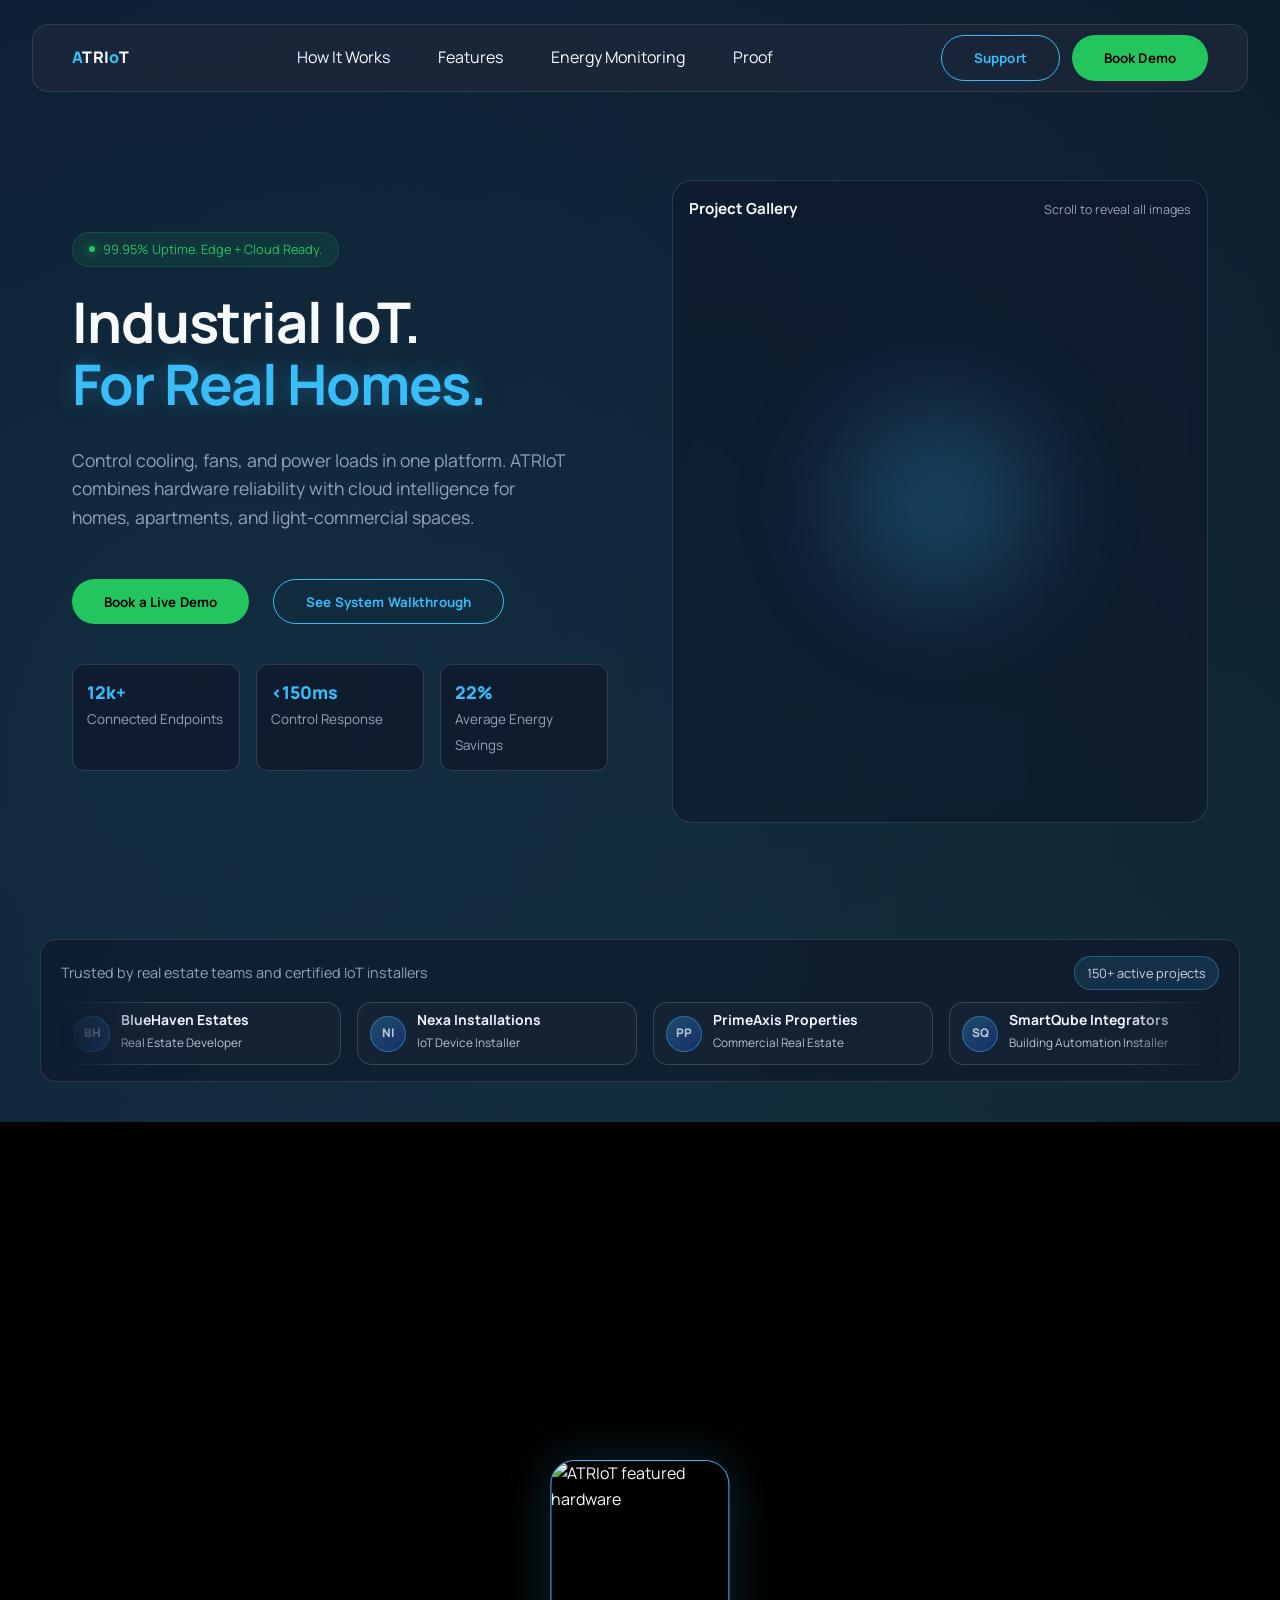
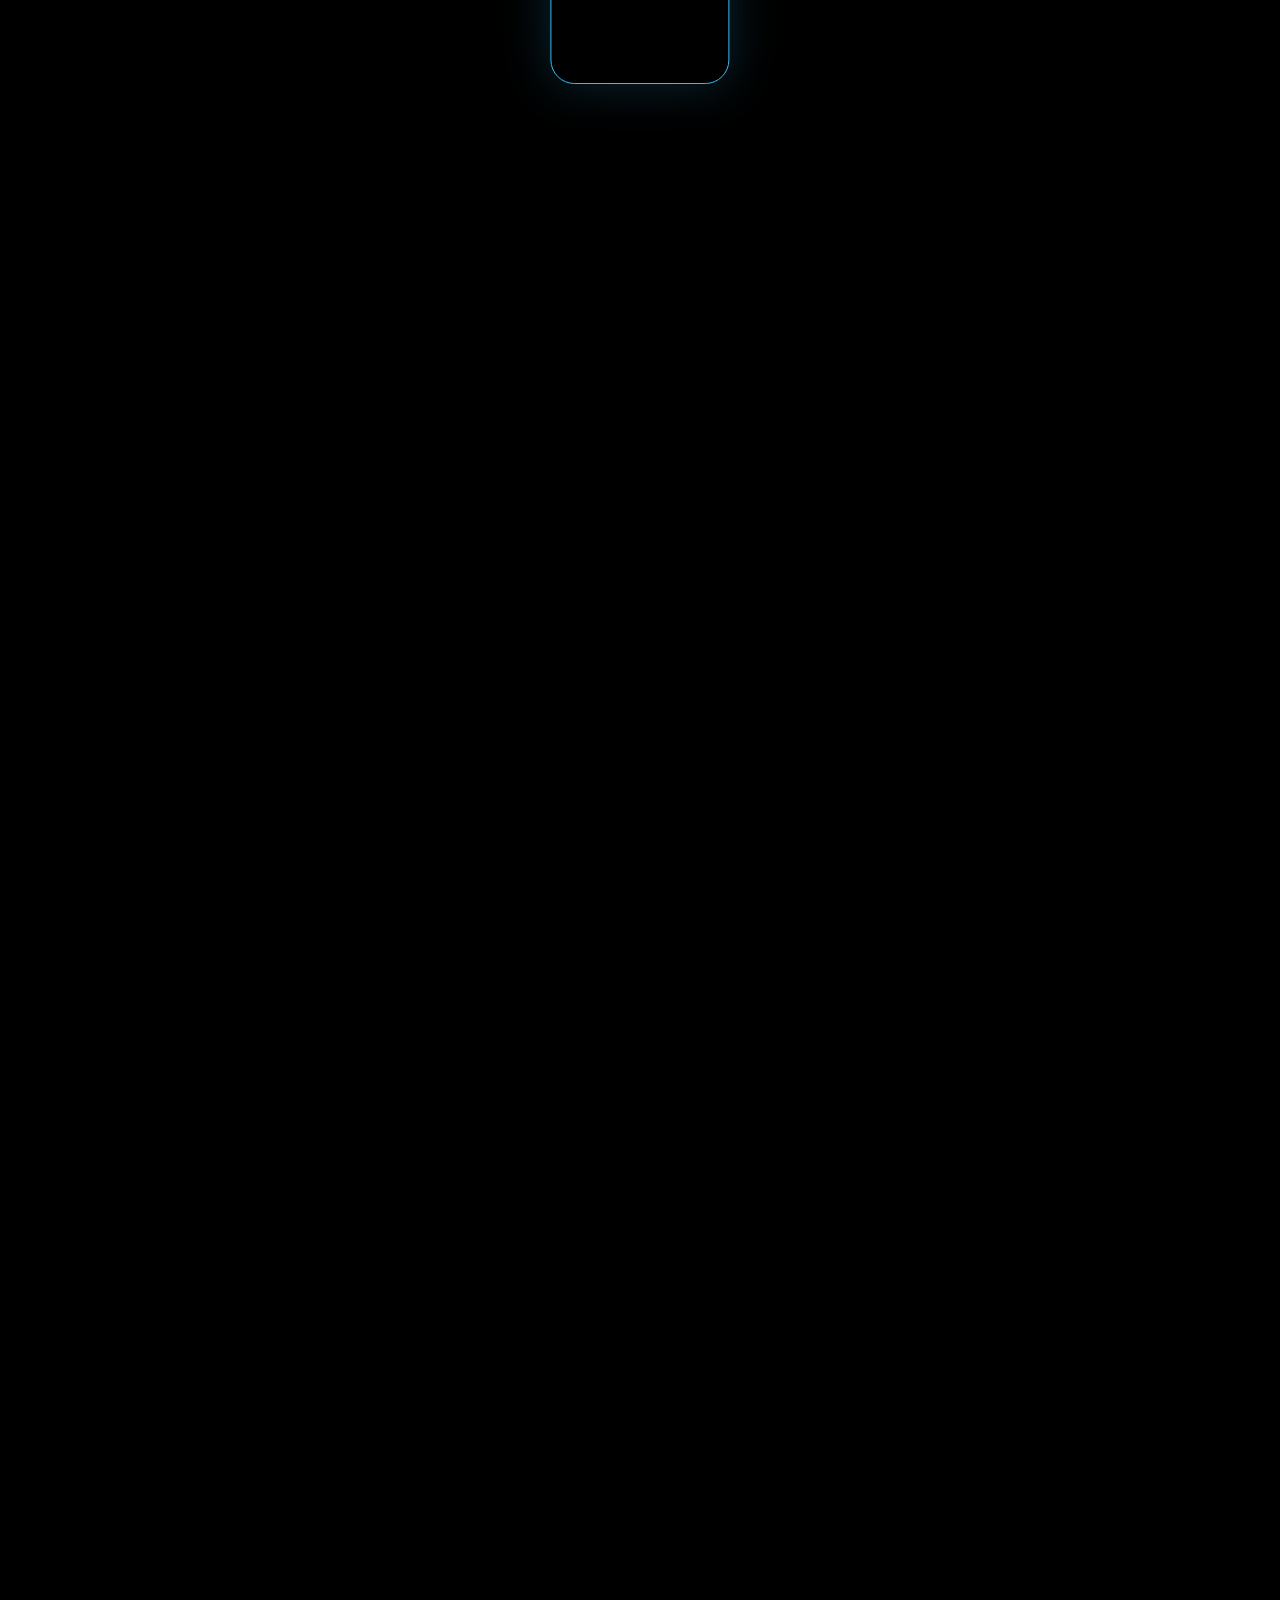
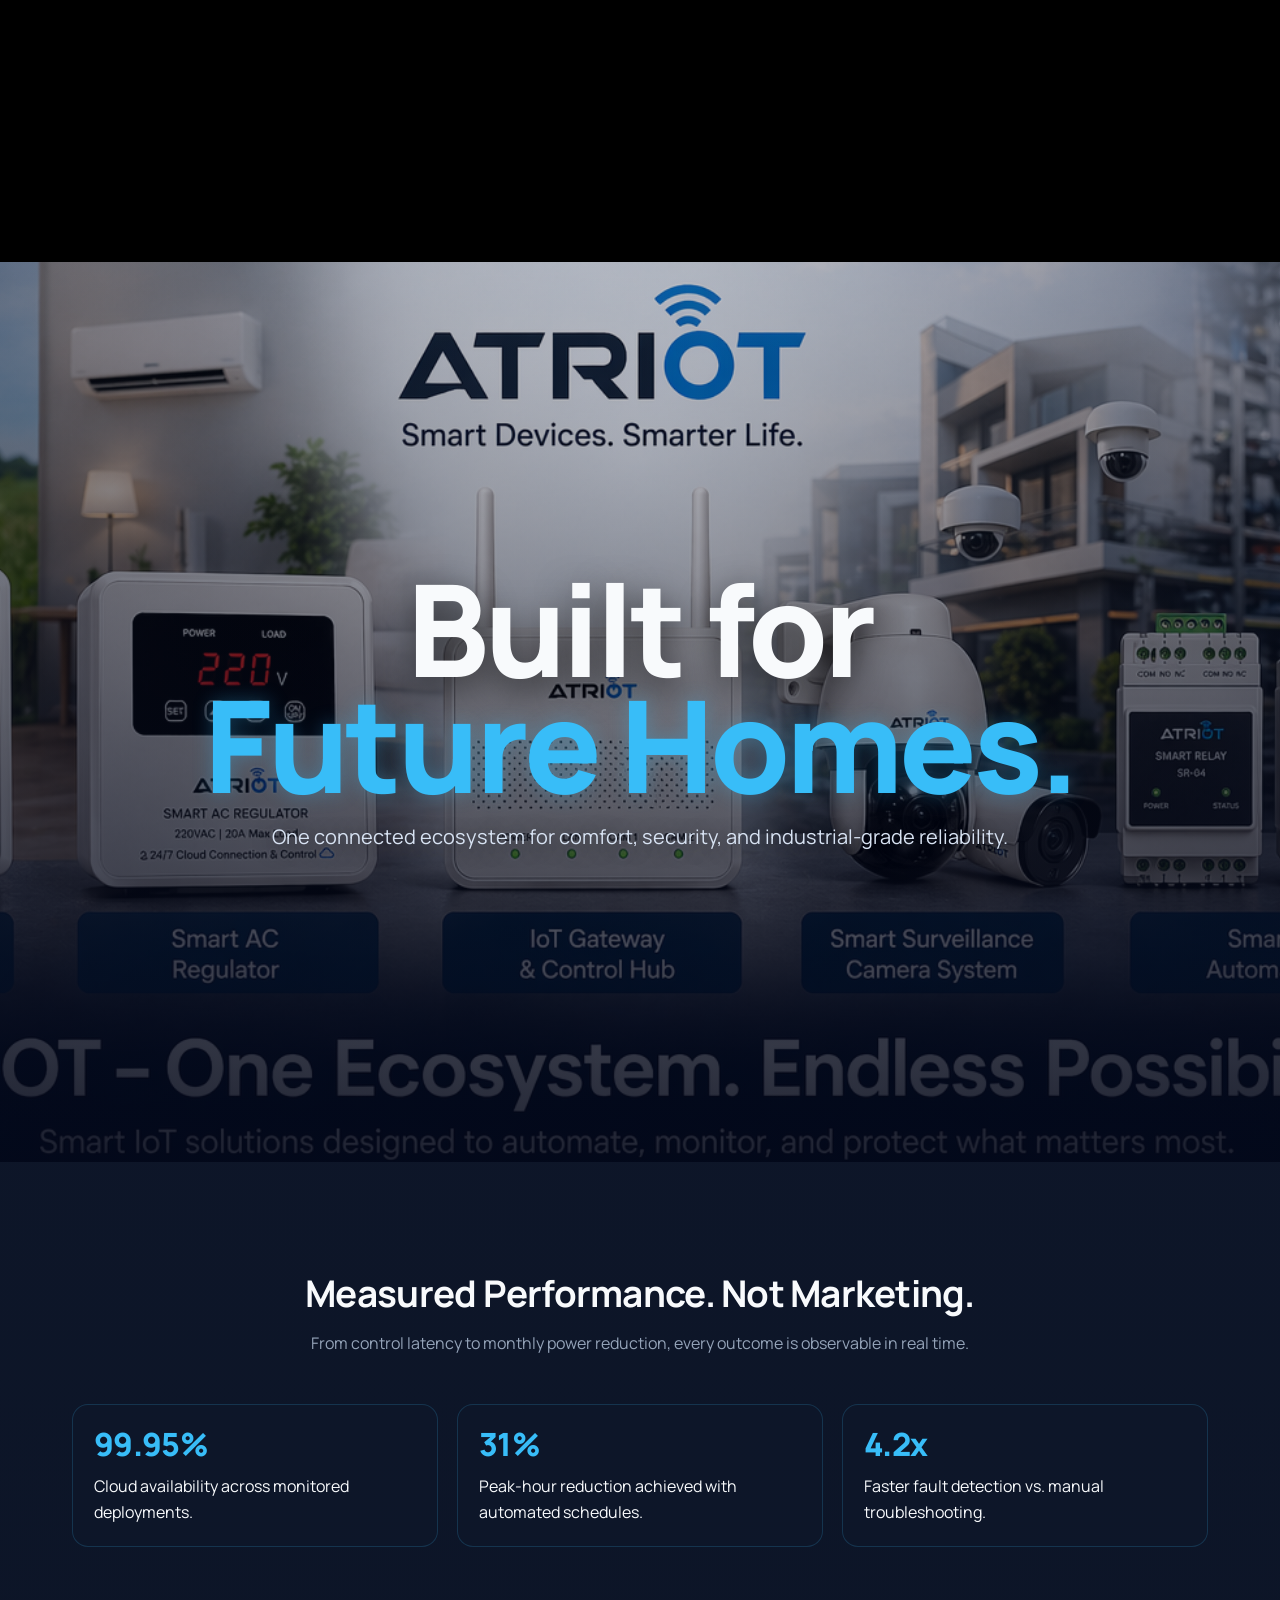
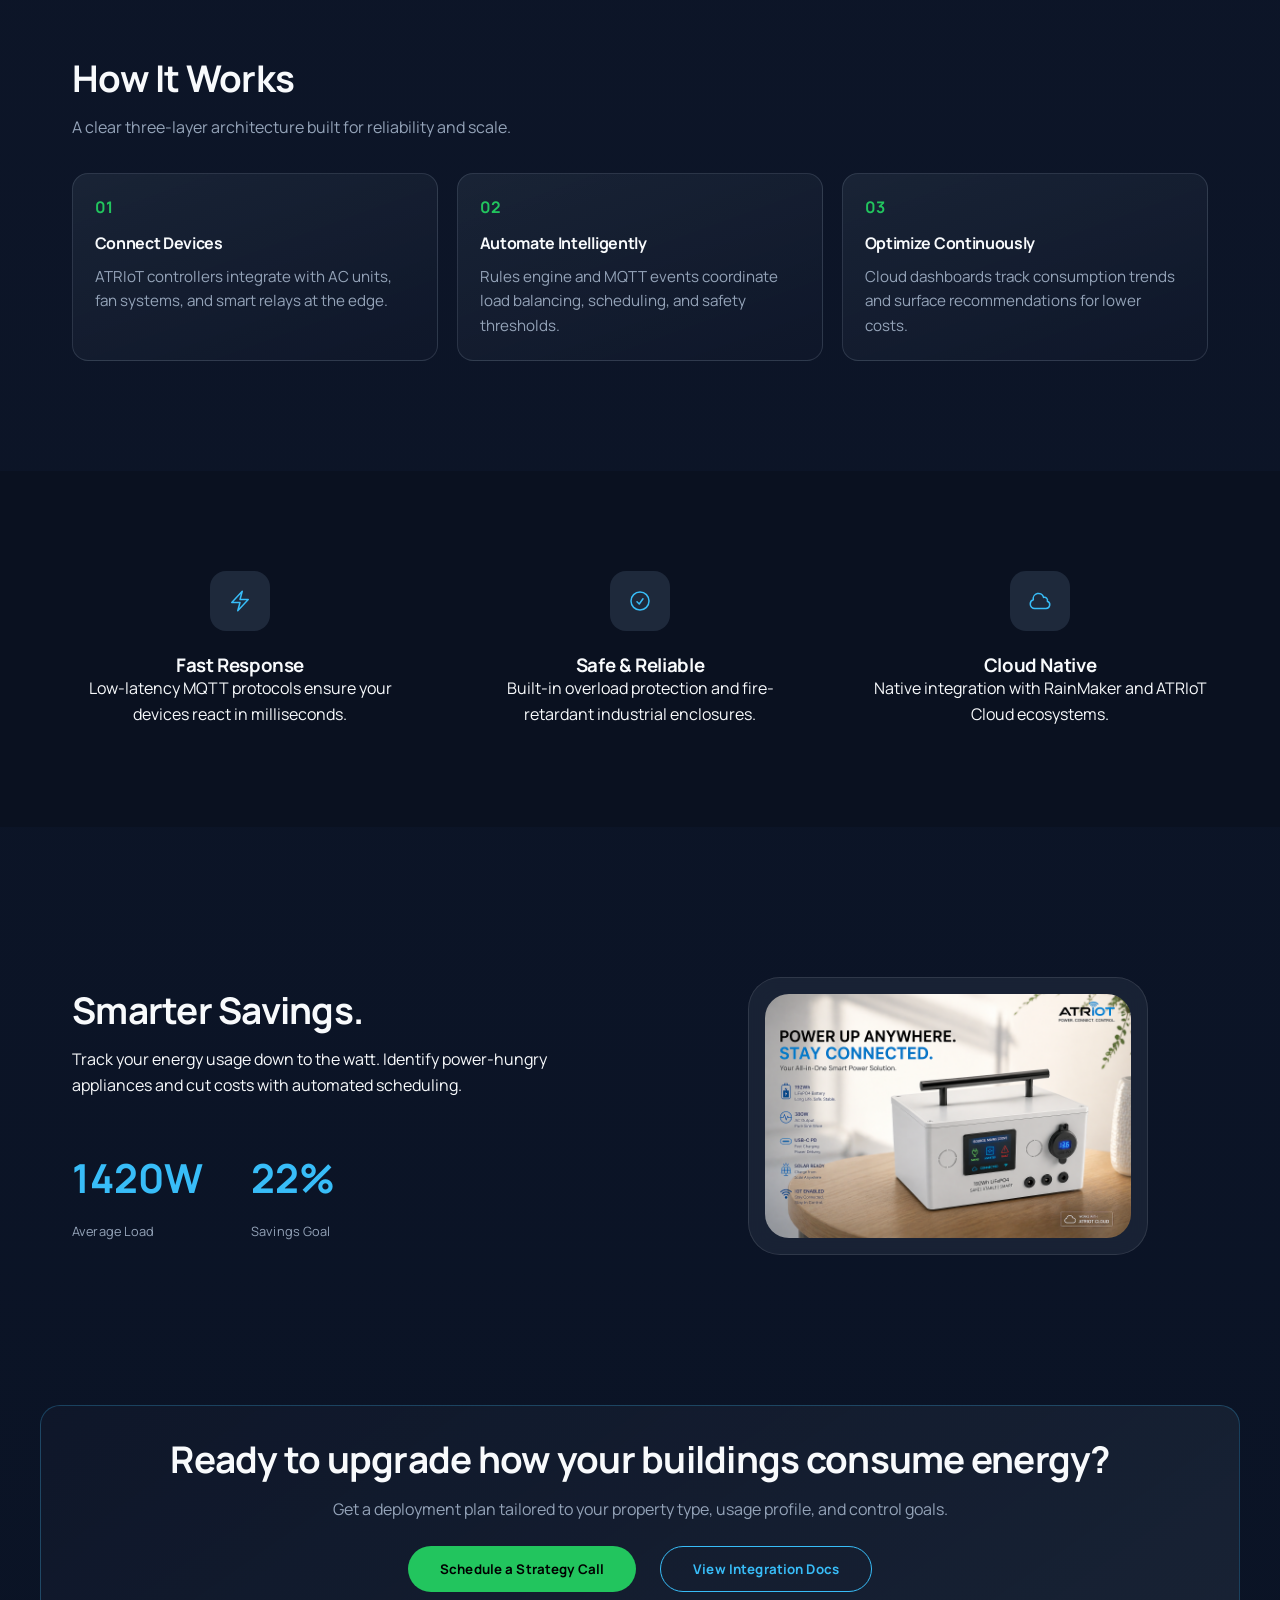
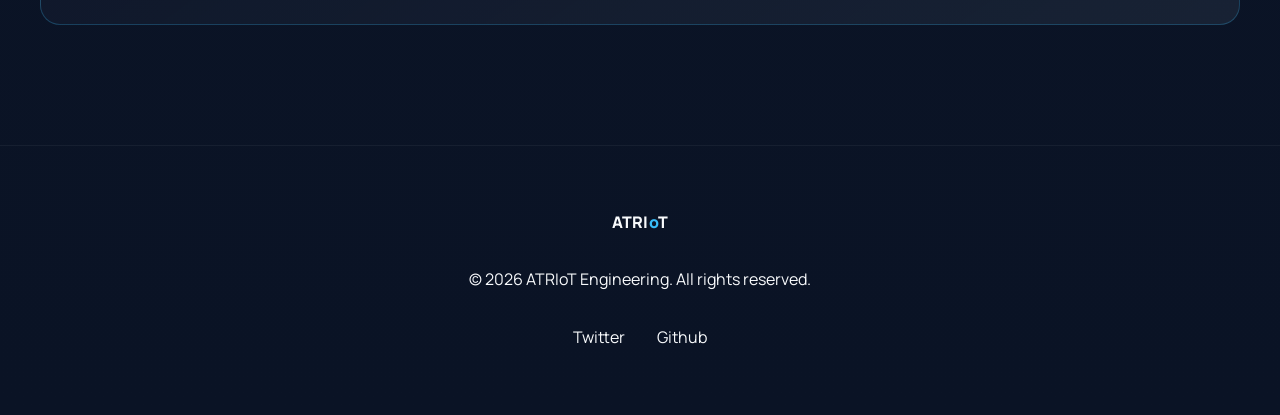
==== index.html @ d39c8e08 "Add hero scroll gallery with dot navigation and expand-on-click support across sections" ====
<!DOCTYPE html>
<html lang="en">
<head>
    <meta charset="UTF-8">
    <meta name="viewport" content="width=device-width, initial-scale=1.0">
    <meta name="description" content="ATRIoT - Smart IoT solutions for modern living. Control your AC, monitor energy, and manage your home with industrial-grade reliability.">
    <title>ATRIoT | Smart Home. Total Control.</title>
    <link rel="stylesheet" href="css/style.css">
    <link rel="icon" type="image/png" href="assets/images/fan-controller.png">
</head>
<body>
    <!-- Navigation -->
    <nav class="glass floating-nav">
        <div class="container nav-content">
            <div class="nav-logo">
                <span class="logo-accent">A</span>TRI<span class="logo-iot">o</span>T
            </div>
            <button class="nav-toggle" aria-label="Toggle menu" aria-expanded="false">
                <span></span>
                <span></span>
                <span></span>
            </button>
            <ul class="nav-links">
                <li><a href="#how-it-works">How It Works</a></li>
                <li><a href="#features">Features</a></li>
                <li><a href="#energy">Energy Monitoring</a></li>
                <li><a href="#proof">Proof</a></li>
            </ul>
            <div class="nav-actions">
                <button class="btn btn-outline">Support</button>
                <button class="btn btn-primary">Book Demo</button>
            </div>
        </div>
    </nav>

    <!-- Hero Section -->
    <header class="hero">
        <div class="container hero-grid">
            <div class="hero-text reveal">
                <div class="status-badge">
                    <span class="dot"></span> 99.95% Uptime. Edge + Cloud Ready.
                </div>
                <h1>Industrial IoT.<br><span class="accent-text">For Real Homes.</span></h1>
                <p>Control cooling, fans, and power loads in one platform. ATRIoT combines hardware reliability with cloud intelligence for homes, apartments, and light-commercial spaces.</p>
                <div class="hero-btns">
                    <button class="btn btn-primary">Book a Live Demo</button>
                    <button class="btn btn-outline">See System Walkthrough</button>
                </div>
                <div class="hero-metrics">
                    <div>
                        <strong>12k+</strong>
                        <span>Connected Endpoints</span>
                    </div>
                    <div>
                        <strong>&lt;150ms</strong>
                        <span>Control Response</span>
                    </div>
                    <div>
                        <strong>22%</strong>
                        <span>Average Energy Savings</span>
                    </div>
                </div>
            </div>
            <div class="hero-gallery reveal" aria-label="Project image gallery">
                <div class="glow-sphere"></div>
                <div class="hero-gallery-head">
                    <strong>Project Gallery</strong>
                    <span>Scroll to reveal all images</span>
                </div>
                <div class="hero-gallery-track" id="hero-gallery-track" role="region" aria-label="Scrollable project images"></div>
                <div class="hero-gallery-dots" id="hero-gallery-dots" aria-label="Gallery position indicators"></div>
            </div>
        </div>
    </header>

    <section class="trust-strip" aria-label="Trusted by">
        <div class="container trust-strip-content">
            <div class="trust-intro">
                <p>Trusted by real estate teams and certified IoT installers</p>
                <span class="trust-kicker">150+ active projects</span>
            </div>
            <div class="trust-marquee" role="region" aria-label="Partner logos and names">
                <div class="trust-marquee-inner">
                    <div class="trust-track">
                        <article class="trust-chip">
                            <span class="trust-logo-badge">BH</span>
                            <div>
                                <strong>BlueHaven Estates</strong>
                                <span>Real Estate Developer</span>
                            </div>
                        </article>
                        <article class="trust-chip">
                            <span class="trust-logo-badge">NI</span>
                            <div>
                                <strong>Nexa Installations</strong>
                                <span>IoT Device Installer</span>
                            </div>
                        </article>
                        <article class="trust-chip">
                            <span class="trust-logo-badge">PP</span>
                            <div>
                                <strong>PrimeAxis Properties</strong>
                                <span>Commercial Real Estate</span>
                            </div>
                        </article>
                        <article class="trust-chip">
                            <span class="trust-logo-badge">SQ</span>
                            <div>
                                <strong>SmartQube Integrators</strong>
                                <span>Building Automation Installer</span>
                            </div>
                        </article>
                        <article class="trust-chip">
                            <span class="trust-logo-badge">UR</span>
                            <div>
                                <strong>UrbanRise Communities</strong>
                                <span>Residential Property Group</span>
                            </div>
                        </article>
                        <article class="trust-chip">
                            <span class="trust-logo-badge">IP</span>
                            <div>
                                <strong>IonPeak Systems</strong>
                                <span>Smart Device Installer</span>
                            </div>
                        </article>
                        <article class="trust-chip">
                            <span class="trust-logo-badge">MS</span>
                            <div>
                                <strong>MetroStay Realty</strong>
                                <span>Property Operations</span>
                            </div>
                        </article>
                        <article class="trust-chip">
                            <span class="trust-logo-badge">CF</span>
                            <div>
                                <strong>CloudFrame Installers</strong>
                                <span>IoT Deployment Partner</span>
                            </div>
                        </article>
                    </div>
                    <div class="trust-track" aria-hidden="true">
                        <article class="trust-chip">
                            <span class="trust-logo-badge">BH</span>
                            <div>
                                <strong>BlueHaven Estates</strong>
                                <span>Real Estate Developer</span>
                            </div>
                        </article>
                        <article class="trust-chip">
                            <span class="trust-logo-badge">NI</span>
                            <div>
                                <strong>Nexa Installations</strong>
                                <span>IoT Device Installer</span>
                            </div>
                        </article>
                        <article class="trust-chip">
                            <span class="trust-logo-badge">PP</span>
                            <div>
                                <strong>PrimeAxis Properties</strong>
                                <span>Commercial Real Estate</span>
                            </div>
                        </article>
                        <article class="trust-chip">
                            <span class="trust-logo-badge">SQ</span>
                            <div>
                                <strong>SmartQube Integrators</strong>
                                <span>Building Automation Installer</span>
                            </div>
                        </article>
                        <article class="trust-chip">
                            <span class="trust-logo-badge">UR</span>
                            <div>
                                <strong>UrbanRise Communities</strong>
                                <span>Residential Property Group</span>
                            </div>
                        </article>
                        <article class="trust-chip">
                            <span class="trust-logo-badge">IP</span>
                            <div>
                                <strong>IonPeak Systems</strong>
                                <span>Smart Device Installer</span>
                            </div>
                        </article>
                        <article class="trust-chip">
                            <span class="trust-logo-badge">MS</span>
                            <div>
                                <strong>MetroStay Realty</strong>
                                <span>Property Operations</span>
                            </div>
                        </article>
                        <article class="trust-chip">
                            <span class="trust-logo-badge">CF</span>
                            <div>
                                <strong>CloudFrame Installers</strong>
                                <span>IoT Deployment Partner</span>
                            </div>
                        </article>
                    </div>
                </div>
            </div>
        </div>
    </section>

    <!-- Immersive Ecosystem Reveal -->
    <main class="motion-content">
        <section id="ecosystem-reveal">
            <div class="sticky-container">
                <div class="grid">
                    <!-- Layer 1: Outer edges -->
                    <div class="layer">
                        <div><img src="assets/images/ac-controller.png" alt="Smart AC control module"></div>
                        <div><img src="assets/images/app-energy.png" alt="Energy analytics view"></div>
                        <div><img src="assets/images/app-thermostat.png" alt="Thermostat app interface"></div>
                        <div><img src="assets/images/energy-hub.png" alt="Home energy hub"></div>
                        <div><img src="assets/images/fan-controller.png" alt="Ceiling fan controller"></div>
                        <div><img src="assets/images/atriot-scene-01.png" alt="Connected living space"></div>
                    </div>
                    <!-- Layer 2: Inner columns -->
                    <div class="layer">
                        <div><img src="assets/images/atriot-scene-02.png" alt="Modern smart interior"></div>
                        <div><img src="assets/images/atriot-scene-03.png" alt="Ambient smart room"></div>
                        <div><img src="assets/images/atriot-scene-04.png" alt="Automated home control scene"></div>
                        <div><img src="assets/images/atriot-scene-05.png" alt="Integrated IoT setup"></div>
                        <div><img src="assets/images/ChatGPT Image Apr 24, 2026, 04_47_34 PM.png" alt="ATRIoT product concept render"></div>
                        <div><img src="assets/images/ChatGPT Image Apr 24, 2026, 06_37_25 PM.png" alt="Smart product showcase"></div>
                    </div>
                    <!-- Layer 3: Center top/bottom -->
                    <div class="layer">
                        <div><img src="assets/images/Gemini_Generated_Image_2stxyd2stxyd2stx.png" alt="Adaptive home automation visual"></div>
                        <div><img src="assets/images/Gemini_Generated_Image_9sc4t69sc4t69sc4.png" alt="Energy-optimized home scene"></div>
                    </div>
                    <!-- Center scaler image -->
                    <div class="scaler">
                        <img src="assets/images/Gemini_Generated_Image_rio3d7rio3d7rio3.png" alt="ATRIoT featured hardware">
                    </div>
                </div>
            </div>
        </section>
        
        <section class="reveal-end" aria-label="Built for Future Homes">
            <div class="reveal-end-media" aria-hidden="true"></div>
            <div class="reveal-end-overlay" aria-hidden="true"></div>
            <div class="reveal-end-content reveal">
                <h2 class="fluid">Built for<br><span class="accent-text">Future Homes.</span></h2>
                <p>One connected ecosystem for comfort, security, and industrial-grade reliability.</p>
            </div>
        </section>
    </main>

    <section id="proof" class="proof">
        <div class="container">
            <div class="proof-head reveal">
                <h2>Measured Performance. Not Marketing.</h2>
                <p>From control latency to monthly power reduction, every outcome is observable in real time.</p>
            </div>
            <div class="proof-grid">
                <article class="proof-card reveal">
                    <h3>99.95%</h3>
                    <p>Cloud availability across monitored deployments.</p>
                </article>
                <article class="proof-card reveal" style="animation-delay: 80ms;">
                    <h3>31%</h3>
                    <p>Peak-hour reduction achieved with automated schedules.</p>
                </article>
                <article class="proof-card reveal" style="animation-delay: 160ms;">
                    <h3>4.2x</h3>
                    <p>Faster fault detection vs. manual troubleshooting.</p>
                </article>
            </div>
        </div>
    </section>

    <section id="how-it-works" class="how-it-works">
        <div class="container">
            <div class="how-head reveal">
                <h2>How It Works</h2>
                <p>A clear three-layer architecture built for reliability and scale.</p>
            </div>
            <div class="how-grid">
                <article class="how-card reveal">
                    <span class="how-step">01</span>
                    <h3>Connect Devices</h3>
                    <p>ATRIoT controllers integrate with AC units, fan systems, and smart relays at the edge.</p>
                </article>
                <article class="how-card reveal" style="animation-delay: 100ms;">
                    <span class="how-step">02</span>
                    <h3>Automate Intelligently</h3>
                    <p>Rules engine and MQTT events coordinate load balancing, scheduling, and safety thresholds.</p>
                </article>
                <article class="how-card reveal" style="animation-delay: 200ms;">
                    <span class="how-step">03</span>
                    <h3>Optimize Continuously</h3>
                    <p>Cloud dashboards track consumption trends and surface recommendations for lower costs.</p>
                </article>
            </div>
        </div>
    </section>

    <!-- Detailed Features -->

    <!-- Detailed Features -->
    <section id="features" class="features">
        <div class="container">
            <div class="features-grid">
                <div class="feature-item reveal">
                    <div class="icon-box">
                        <svg xmlns="http://www.w3.org/2000/svg" fill="none" viewBox="0 0 24 24" stroke-width="1.5" stroke="currentColor" class="w-6 h-6">
                            <path stroke-linecap="round" stroke-linejoin="round" d="M3.75 13.5l10.5-11.25L12 10.5h8.25L9.75 21.75 12 13.5H3.75z" />
                        </svg>
                    </div>
                    <h3>Fast Response</h3>
                    <p>Low-latency MQTT protocols ensure your devices react in milliseconds.</p>
                </div>
                <div class="feature-item reveal" style="animation-delay: 100ms;">
                    <div class="icon-box">
                        <svg xmlns="http://www.w3.org/2000/svg" fill="none" viewBox="0 0 24 24" stroke-width="1.5" stroke="currentColor" class="w-6 h-6">
                            <path stroke-linecap="round" stroke-linejoin="round" d="M9 12.75L11.25 15 15 9.75M21 12a9 9 0 11-18 0 9 9 0 0118 0z" />
                        </svg>
                    </div>
                    <h3>Safe & Reliable</h3>
                    <p>Built-in overload protection and fire-retardant industrial enclosures.</p>
                </div>
                <div class="feature-item reveal" style="animation-delay: 200ms;">
                    <div class="icon-box">
                        <svg xmlns="http://www.w3.org/2000/svg" fill="none" viewBox="0 0 24 24" stroke-width="1.5" stroke="currentColor" class="w-6 h-6">
                            <path stroke-linecap="round" stroke-linejoin="round" d="M2.25 15a4.5 4.5 0 004.5 4.5H18a3.75 3.75 0 001.332-7.257 3 3 0 00-3.758-3.848 5.25 5.25 0 00-10.233 2.33A4.502 4.502 0 002.25 15z" />
                        </svg>
                    </div>
                    <h3>Cloud Native</h3>
                    <p>Native integration with RainMaker and ATRIoT Cloud ecosystems.</p>
                </div>
            </div>
        </div>
    </section>

    <!-- Energy Monitoring Section -->
    <section id="energy" class="energy-preview">
        <div class="container energy-grid">
            <div class="energy-content reveal">
                <h2>Smarter Savings.</h2>
                <p>Track your energy usage down to the watt. Identify power-hungry appliances and cut costs with automated scheduling.</p>
                <div class="stat-group">
                    <div class="stat">
                        <span class="number">1420W</span>
                        <span class="label">Average Load</span>
                    </div>
                    <div class="stat">
                        <span class="number">22%</span>
                        <span class="label">Savings Goal</span>
                    </div>
                </div>
            </div>
            <div class="energy-visual reveal">
                <div class="mobile-mockup glass">
                    <img src="assets/images/app-thermostat.png" alt="ATRIoT App Interface">
                </div>
            </div>
        </div>
    </section>

    <section class="final-cta">
        <div class="container final-cta-content reveal">
            <h2>Ready to upgrade how your buildings consume energy?</h2>
            <p>Get a deployment plan tailored to your property type, usage profile, and control goals.</p>
            <div class="hero-btns">
                <button class="btn btn-primary">Schedule a Strategy Call</button>
                <button class="btn btn-outline">View Integration Docs</button>
            </div>
        </div>
    </section>

    <footer class="footer">
        <div class="container footer-content">
            <div class="footer-logo nav-logo">ATRI<span class="logo-iot">o</span>T</div>
            <p>&copy; 2026 ATRIoT Engineering. All rights reserved.</p>
            <div class="socials">
                <a href="#" class="cursor-pointer">Twitter</a>
                <a href="#" class="cursor-pointer">Github</a>
            </div>
        </div>
    </footer>

    <div class="lightbox" id="image-lightbox" aria-hidden="true">
        <button class="lightbox-close" type="button" aria-label="Close image preview">&times;</button>
        <img class="lightbox-image" src="" alt="">
    </div>

    <script type="module" src="js/main.js"></script>
</body>
</html>
---- css/style.css ----
@import url('https://fonts.googleapis.com/css2?family=Manrope:wght@400;500;600;700;800&display=swap');

:root {
    --bg: #0F172A;
    --card-bg: rgba(30, 41, 59, 0.7);
    --surface: rgba(15, 23, 42, 0.75);
    --primary: #1E293B;
    --secondary: #334155;
    --cta: #22C55E;
    --cta-hover: #16A34A;
    --text: #F8FAFC;
    --text-muted: #94A3B8;
    --accent: #38BDF8; /* Cyan accent matching the logo */
    --accent-glow: rgba(56, 189, 248, 0.3);
    
    --transition-fast: 200ms ease-in-out;
    --transition-slow: 400ms cubic-bezier(0.4, 0, 0.2, 1);
    
    --container-max: 1200px;
    --nav-height: 80px;
}

* {
    margin: 0;
    padding: 0;
    box-sizing: border-box;
}

html {
    scroll-behavior: smooth;
    background-color: var(--bg);
    color: var(--text);
    font-family: 'Manrope', sans-serif;
    overflow-x: hidden;
}

body {
    line-height: 1.6;
    -webkit-font-smoothing: antialiased;
    background:
        radial-gradient(circle at 15% 10%, rgba(56, 189, 248, 0.12), transparent 35%),
        radial-gradient(circle at 80% 20%, rgba(34, 197, 94, 0.08), transparent 30%),
        linear-gradient(180deg, #0b1223 0%, #0f172a 45%, #0a1325 100%);
}

h1, h2, h3 {
    font-family: 'Manrope', sans-serif;
    font-weight: 700;
    letter-spacing: -0.02em;
    line-height: 1.15;
}

.nav-logo {
    font-family: 'Manrope', sans-serif;
    font-weight: 800;
    letter-spacing: 0.02em;
}

a {
    text-decoration: none;
    color: inherit;
    transition: var(--transition-fast);
}

ul {
    list-style: none;
}

img {
    max-width: 100%;
    display: block;
}

.container {
    max-width: var(--container-max);
    margin: 0 auto;
    padding: 0 2rem;
}

.glass {
    background: var(--card-bg);
    backdrop-filter: blur(12px);
    -webkit-backdrop-filter: blur(12px);
    border: 1px solid rgba(255, 255, 255, 0.1);
    border-radius: 1rem;
}

.btn {
    display: inline-flex;
    align-items: center;
    justify-content: center;
    padding: 0.8rem 2rem;
    border-radius: 999px;
    font-weight: 700;
    cursor: pointer;
    transition: var(--transition-fast);
    border: none;
    font-family: 'Manrope', sans-serif;
    letter-spacing: 0.01em;
}

.btn-primary {
    background-color: var(--cta);
    color: #000;
}

.btn-primary:hover {
    background-color: var(--cta-hover);
    transform: translateY(-2px);
    box-shadow: 0 10px 20px rgba(34, 197, 94, 0.2);
}

.btn-outline {
    background: transparent;
    border: 1px solid var(--accent);
    color: var(--accent);
}

.btn-outline:hover {
    background: var(--accent);
    color: #000;
}

/* Navbar */
.floating-nav {
    position: fixed;
    top: 1.5rem;
    left: 2rem;
    right: 2rem;
    z-index: 1000;
    padding: 0.5rem 0;
}

.nav-content {
    display: flex;
    justify-content: space-between;
    align-items: center;
    height: 50px;
    position: relative;
}

.nav-toggle {
    display: none;
    border: 1px solid rgba(255, 255, 255, 0.2);
    background: transparent;
    color: var(--text);
    border-radius: 0.5rem;
    width: 42px;
    height: 42px;
    cursor: pointer;
}

.nav-toggle span {
    display: block;
    height: 2px;
    width: 18px;
    margin: 4px auto;
    background: var(--text);
    transition: var(--transition-fast);
}

.logo-accent, .logo-iot {
    color: var(--accent);
}

.nav-links {
    display: flex;
    gap: 3rem;
}

.nav-actions {
    display: flex;
    gap: 0.75rem;
}

.nav-links a:hover {
    color: var(--accent);
}

/* Hero Section */
.hero {
    padding-top: calc(var(--nav-height) + 100px);
    padding-bottom: 100px;
    position: relative;
}

.hero-grid {
    display: grid;
    grid-template-columns: 1fr 1fr;
    gap: 4rem;
    align-items: center;
}

.status-badge {
    display: inline-flex;
    align-items: center;
    gap: 0.5rem;
    background: rgba(34, 197, 94, 0.1);
    color: var(--cta);
    padding: 0.4rem 1rem;
    border-radius: 2rem;
    font-size: 0.8rem;
    margin-bottom: 1.5rem;
    border: 1px solid rgba(34, 197, 94, 0.2);
}

.dot {
    width: 6px;
    height: 6px;
    background: var(--cta);
    border-radius: 50%;
    box-shadow: 0 0 10px var(--cta);
}

h1 {
    font-size: 3.5rem;
    line-height: 1.1;
    margin-bottom: 2rem;
}

.accent-text {
    color: var(--accent);
    text-shadow: 0 0 20px var(--accent-glow);
}

.hero-text p {
    font-size: 1.1rem;
    color: var(--text-muted);
    margin-bottom: 3rem;
    max-width: 500px;
}

.hero-metrics {
    display: grid;
    grid-template-columns: repeat(3, minmax(0, 1fr));
    gap: 1rem;
    margin-top: 2.5rem;
}

.hero-metrics div {
    background: var(--surface);
    border: 1px solid rgba(148, 163, 184, 0.25);
    border-radius: 0.75rem;
    padding: 0.8rem 0.9rem;
}

.hero-metrics strong {
    display: block;
    font-size: 1.1rem;
    font-family: 'Manrope', sans-serif;
    font-weight: 800;
    color: var(--accent);
}

.hero-metrics span {
    color: var(--text-muted);
    font-size: 0.84rem;
}

.hero-btns {
    display: flex;
    gap: 1.5rem;
}

.hero-gallery {
    position: relative;
    border-radius: 1.25rem;
    border: 1px solid rgba(148, 163, 184, 0.22);
    background: rgba(15, 23, 42, 0.55);
    padding: 1rem;
    backdrop-filter: blur(8px);
}

.glow-sphere {
    position: absolute;
    top: 50%;
    left: 50%;
    transform: translate(-50%, -50%);
    width: 300px;
    height: 300px;
    background: radial-gradient(circle, var(--accent-glow) 0%, transparent 70%);
    filter: blur(40px);
    z-index: -1;
}

.hero-gallery-head {
    display: flex;
    justify-content: space-between;
    align-items: baseline;
    gap: 1rem;
    margin-bottom: 0.75rem;
}

.hero-gallery-head strong {
    font-size: 0.95rem;
    font-weight: 700;
}

.hero-gallery-head span {
    font-size: 0.78rem;
    color: var(--text-muted);
}

.hero-gallery-track {
    height: min(66vh, 560px);
    overflow-y: auto;
    padding-right: 0.4rem;
    display: grid;
    gap: 0.75rem;
    scroll-snap-type: y mandatory;
    scrollbar-width: thin;
    scrollbar-color: rgba(56, 189, 248, 0.4) rgba(30, 41, 59, 0.35);
}

.hero-gallery-track::-webkit-scrollbar {
    width: 8px;
}

.hero-gallery-track::-webkit-scrollbar-track {
    background: rgba(30, 41, 59, 0.35);
    border-radius: 999px;
}

.hero-gallery-track::-webkit-scrollbar-thumb {
    background: rgba(56, 189, 248, 0.45);
    border-radius: 999px;
}

.hero-gallery-item {
    position: relative;
    border-radius: 0.95rem;
    overflow: hidden;
    scroll-snap-align: center;
}

.hero-gallery-item img {
    width: 100%;
    height: 220px;
    object-fit: cover;
    border-radius: 0.95rem;
    border: 1px solid rgba(148, 163, 184, 0.28);
    box-shadow: 0 12px 32px rgba(0, 0, 0, 0.45);
    cursor: zoom-in;
}

.hero-gallery-dots {
    margin-top: 0.8rem;
    display: flex;
    flex-wrap: wrap;
    gap: 0.4rem;
    align-items: center;
}

.hero-gallery-dot {
    width: 8px;
    height: 8px;
    border-radius: 50%;
    border: 0;
    background: rgba(148, 163, 184, 0.42);
    cursor: pointer;
    transition: transform var(--transition-fast), background var(--transition-fast);
}

.hero-gallery-dot.is-active {
    background: var(--accent);
    transform: scale(1.35);
}

.hero-gallery-dot:focus-visible,
.hero-gallery-item img:focus-visible {
    outline: 2px solid var(--accent);
    outline-offset: 2px;
}

/* Trust Strip */
.trust-strip {
    padding: 1rem 0 2.5rem;
}

.trust-strip-content {
    border: 1px solid rgba(148, 163, 184, 0.2);
    border-radius: 1rem;
    background: rgba(15, 23, 42, 0.6);
    padding: 1rem 1.25rem;
    display: grid;
    gap: 0.75rem;
    overflow: hidden;
}

.trust-intro {
    display: flex;
    justify-content: space-between;
    align-items: center;
    gap: 1rem;
}

.trust-strip-content p {
    color: var(--text-muted);
    font-size: 0.9rem;
}

.trust-kicker {
    font-size: 0.8rem;
    color: #c7d4e7;
    background: rgba(56, 189, 248, 0.12);
    border: 1px solid rgba(56, 189, 248, 0.35);
    border-radius: 999px;
    padding: 0.35rem 0.75rem;
    white-space: nowrap;
}

.trust-marquee {
    overflow: hidden;
    mask-image: linear-gradient(90deg, transparent, #000 8%, #000 92%, transparent);
}

.trust-marquee-inner {
    display: flex;
    width: max-content;
    gap: 1rem;
    animation: trust-marquee-scroll 42s linear infinite;
}

.trust-marquee:hover .trust-marquee-inner {
    animation-play-state: paused;
}

.trust-track {
    display: flex;
    gap: 1rem;
}

.trust-chip {
    display: flex;
    align-items: center;
    gap: 0.7rem;
    min-width: 280px;
    background: rgba(30, 41, 59, 0.42);
    border: 1px solid rgba(148, 163, 184, 0.28);
    border-radius: 0.9rem;
    padding: 0.6rem 0.75rem;
}

.trust-logo-badge {
    width: 36px;
    height: 36px;
    border-radius: 50%;
    display: grid;
    place-items: center;
    font-size: 0.72rem;
    font-weight: 800;
    color: #e6f4ff;
    background: linear-gradient(140deg, rgba(56, 189, 248, 0.28), rgba(30, 64, 175, 0.45));
    border: 1px solid rgba(56, 189, 248, 0.4);
}

.trust-chip strong {
    display: block;
    font-size: 0.87rem;
    font-weight: 700;
    color: #f1f6ff;
    line-height: 1.2;
}

.trust-chip span {
    font-size: 0.74rem;
    color: #b5c4da;
    line-height: 1.2;
}

@keyframes trust-marquee-scroll {
    from {
        transform: translateX(0);
    }
    to {
        transform: translateX(calc(-50% - 0.5rem));
    }
}

/* Proof */
.proof {
    padding: 110px 0;
}

.proof-head {
    text-align: center;
    max-width: 760px;
    margin: 0 auto 3rem;
}

.proof-head h2,
.how-head h2,
.final-cta h2,
.energy-content h2 {
    font-size: clamp(1.5rem, 3vw, 2.3rem);
    margin-bottom: 1rem;
}

.proof-head p,
.how-head p,
.final-cta p {
    color: var(--text-muted);
}

.proof-grid {
    display: grid;
    grid-template-columns: repeat(3, 1fr);
    gap: 1.2rem;
}

.proof-card {
    background: rgba(15, 23, 42, 0.7);
    border: 1px solid rgba(56, 189, 248, 0.18);
    border-radius: 1rem;
    padding: 1.3rem;
}

.proof-card h3 {
    font-family: 'Manrope', sans-serif;
    font-weight: 800;
    font-size: 2rem;
    color: var(--accent);
    margin-bottom: 0.7rem;
}

/* How It Works */
.how-it-works {
    padding: 0 0 110px;
}

.how-head {
    max-width: 680px;
    margin-bottom: 2rem;
}

.how-grid {
    display: grid;
    grid-template-columns: repeat(3, 1fr);
    gap: 1.2rem;
}

.how-card {
    background: linear-gradient(160deg, rgba(30, 41, 59, 0.74), rgba(15, 23, 42, 0.9));
    border: 1px solid rgba(148, 163, 184, 0.2);
    border-radius: 1rem;
    padding: 1.35rem;
}

.how-step {
    display: inline-block;
    color: var(--cta);
    font-family: 'Manrope', sans-serif;
    font-weight: 700;
    margin-bottom: 0.8rem;
}

.how-card h3 {
    font-size: 1rem;
    margin-bottom: 0.8rem;
}

.how-card p {
    color: var(--text-muted);
    font-size: 0.95rem;
}

/* Products */
.products {
    padding: 100px 0;
}

.section-title {
    text-align: center;
    margin-bottom: 5rem;
    font-size: 2.5rem;
}

.product-grid {
    display: grid;
    grid-template-columns: repeat(3, 1fr);
    gap: 2rem;
}

.product-card {
    padding: 1.5rem;
    transition: var(--transition-fast);
}

.product-card:hover {
    transform: translateY(-10px);
    border-color: var(--accent);
    box-shadow: 0 15px 30px rgba(0, 0, 0, 0.4);
}

.product-img-wrapper {
    height: 250px;
    overflow: hidden;
    border-radius: 0.5rem;
    margin-bottom: 1.5rem;
    background: #000;
}

.product-img-wrapper img {
    width: 100%;
    height: 100%;
    object-fit: cover;
    transition: transform var(--transition-slow);
}

.product-card:hover .product-img-wrapper img {
    transform: scale(1.05);
}

.product-info h3 {
    margin-bottom: 0.5rem;
}

.product-info p {
    color: var(--text-muted);
    font-size: 0.9rem;
    margin-bottom: 1.5rem;
}

.specs {
    display: flex;
    gap: 0.5rem;
}

.specs span {
    font-size: 0.7rem;
    padding: 0.2rem 0.6rem;
    background: rgba(255, 255, 255, 0.05);
    border-radius: 4px;
    border: 1px solid rgba(255, 255, 255, 0.1);
}

/* Features */
.features {
    padding: 100px 0;
    background: #0a1120;
}

.features-grid {
    display: grid;
    grid-template-columns: repeat(3, 1fr);
    gap: 4rem;
}

.feature-item {
    text-align: center;
}

.icon-box {
    width: 60px;
    height: 60px;
    background: var(--primary);
    border-radius: 1rem;
    display: flex;
    align-items: center;
    justify-content: center;
    margin: 0 auto 1.5rem;
    color: var(--accent);
}

.w-6 { width: 1.5rem; }
.h-6 { height: 1.5rem; }

/* Energy Monitoring */
.energy-preview {
    padding: 150px 0;
}

.energy-grid {
    display: grid;
    grid-template-columns: 1fr 1fr;
    gap: 6rem;
    align-items: center;
}

.stat-group {
    display: flex;
    gap: 3rem;
    margin-top: 3rem;
}

.number {
    display: block;
    font-size: 2.5rem;
    font-weight: 700;
    color: var(--accent);
    margin-bottom: 0.5rem;
}

.label {
    text-transform: none;
    font-size: 0.8rem;
    letter-spacing: 0.01em;
    color: var(--text-muted);
}

.mobile-mockup {
    padding: 1rem;
    border-radius: 2rem;
    max-width: 400px;
    margin: 0 auto;
}

.mobile-mockup img {
    border-radius: 1.5rem;
    cursor: zoom-in;
}

.mobile-mockup img:focus-visible {
    outline: 2px solid var(--accent);
    outline-offset: 2px;
}

/* Final CTA */
.final-cta {
    padding: 0 0 120px;
}

.final-cta-content {
    border: 1px solid rgba(56, 189, 248, 0.25);
    border-radius: 1.25rem;
    background: linear-gradient(145deg, rgba(15, 23, 42, 0.9), rgba(30, 41, 59, 0.7));
    text-align: center;
    padding: 2rem;
}

.final-cta .hero-btns {
    justify-content: center;
    margin-top: 1.5rem;
}

/* Footer */
.footer {
    padding: 4rem 0;
    border-top: 1px solid rgba(255, 255, 255, 0.05);
}

.footer-content {
    display: flex;
    flex-direction: column;
    align-items: center;
    gap: 2rem;
}

.socials {
    display: flex;
    gap: 2rem;
}

.socials a:hover {
    color: var(--accent);
}

/* Immersive Motion Reveal Section */
.motion-content {
    background: var(--bg);
}

#ecosystem-reveal {
    min-height: 260vh; /* Scroll space */
    position: relative;
    background: #000;
}

.sticky-container {
    min-height: 100vh;
    width: 100vw;
    display: flex;
    place-items: center;
    position: sticky;
    top: 0;
    overflow: hidden;
}

.reveal-end {
    min-height: 100vh;
    display: grid;
    place-items: center;
    background: #000;
    text-align: center;
    position: relative;
    overflow: hidden;
    isolation: isolate;
}

.reveal-end-media {
    position: absolute;
    inset: 0;
    background-image: url('../assets/images/future-homes-banner.png');
    background-size: cover;
    background-position: center 18%;
    transform: scale(1.015);
}

.reveal-end-overlay {
    position: absolute;
    inset: 0;
    background:
        linear-gradient(180deg, rgba(2, 6, 23, 0.14) 0%, rgba(2, 6, 23, 0.54) 63%, rgba(2, 6, 23, 0.82) 100%),
        radial-gradient(circle at 50% 22%, rgba(15, 23, 42, 0.04), rgba(15, 23, 42, 0.45));
}

.reveal-end-content {
    position: relative;
    z-index: 2;
    max-width: 980px;
    margin: 0 auto;
    padding: 2rem;
}

.reveal-end-content .fluid {
    text-shadow: 0 10px 34px rgba(0, 0, 0, 0.62);
}

.reveal-end-content p {
    margin-top: 1.2rem;
    color: #d7e2f2;
    font-size: clamp(1rem, 2.2vw, 1.25rem);
    text-shadow: 0 4px 20px rgba(0, 0, 0, 0.6);
}

.grid {
    --container-width: 1600px;
    --gap: clamp(10px, 7.35vw, 80px);
    --offset: 0;

    width: var(--container-width);
    max-width: calc(100% - 4rem);
    display: grid;
    grid-template-columns: repeat(5, 1fr);
    grid-template-rows: repeat(3, auto);
    gap: var(--gap);
    margin: 0 auto;
    align-content: center;
    position: absolute;
    top: 50%;
    left: 50%;
    transform: translate(-50%, -50%);
}

.layer {
    display: grid;
    grid-column: 1 / -1;
    grid-row: 1 / -1;
    grid-template-columns: subgrid;
    grid-template-rows: subgrid;
    opacity: 0;
}

@supports not (grid-template-columns: subgrid) {
    .layer {
        grid-template-columns: repeat(5, 1fr);
        grid-template-rows: repeat(3, auto);
    }
}

/* Layer 1: Outer edges */
.layer:nth-of-type(1) div:nth-of-type(odd) { grid-column: 1; }
.layer:nth-of-type(1) div:nth-of-type(even) { grid-column: -2; }

/* Layer 2: Inner columns */
.layer:nth-of-type(2) div:nth-of-type(odd) { grid-column: calc(2 + var(--offset)); }
.layer:nth-of-type(2) div:nth-of-type(even) { grid-column: calc(-3 - var(--offset)); }

/* Layer 3: Center top/bottom */
.layer:nth-of-type(3) div:first-of-type { grid-column: calc(3 + var(--offset)); grid-row: 1; }
.layer:nth-of-type(3) div:last-of-type { grid-column: calc(3 + var(--offset)); grid-row: -1; }

.grid img {
    width: 100%;
    aspect-ratio: 4 / 5;
    object-fit: cover;
    border-radius: 1rem;
    box-shadow: 0 10px 30px rgba(0,0,0,0.5);
    border: 1px solid rgba(255, 255, 255, 0.05);
    cursor: zoom-in;
}

.grid img:focus-visible {
    outline: 2px solid var(--accent);
    outline-offset: 3px;
}

.scaler {
    position: relative;
    grid-area: 2 / calc(3 + var(--offset));
    z-index: 10;
}

.scaler img {
    position: absolute;
    top: 50%;
    left: 50%;
    transform: translate(-50%, -50%);
    width: 100%;
    height: 100%;
    object-fit: cover;
    border-radius: 1.5rem;
    box-shadow: 0 0 50px rgba(56, 189, 248, 0.2);
    border: 1px solid var(--accent);
}

/* Image Lightbox */
.lightbox {
    position: fixed;
    inset: 0;
    background: rgba(3, 7, 18, 0.9);
    backdrop-filter: blur(4px);
    -webkit-backdrop-filter: blur(4px);
    display: none;
    align-items: center;
    justify-content: center;
    z-index: 2500;
    padding: 1.25rem;
}

.lightbox.is-open {
    display: flex;
}

.lightbox-image {
    max-width: min(92vw, 1300px);
    max-height: 88vh;
    width: auto;
    height: auto;
    object-fit: contain;
    border-radius: 1rem;
    border: 1px solid rgba(148, 163, 184, 0.35);
    box-shadow: 0 24px 80px rgba(0, 0, 0, 0.65);
}

.lightbox-close {
    position: absolute;
    top: 1rem;
    right: 1rem;
    width: 44px;
    height: 44px;
    border-radius: 999px;
    border: 1px solid rgba(148, 163, 184, 0.45);
    background: rgba(15, 23, 42, 0.85);
    color: var(--text);
    font-size: 1.75rem;
    line-height: 1;
    cursor: pointer;
}

.lightbox-close:hover {
    border-color: var(--accent);
    color: var(--accent);
}

body.lightbox-open {
    overflow: hidden;
}

.fluid {
    font-size: clamp(3rem, 10vw, 8rem);
    line-height: 0.9;
    margin: 0;
    font-family: 'Manrope', sans-serif;
    font-weight: 800;
    letter-spacing: -0.03em;
}

@media (max-width: 800px) {
    #ecosystem-reveal {
        min-height: 170vh;
    }

    .sticky-container {
        position: relative;
        top: auto;
    }

    .grid {
        grid-template-columns: repeat(3, 1fr);
        max-width: calc(100% - 2rem);
        --gap: clamp(8px, 4vw, 20px);
        --offset: -1;
    }

    @supports not (grid-template-columns: subgrid) {
        .layer {
            grid-template-columns: repeat(3, 1fr);
        }
    }

    .layer:nth-of-type(1) { display: none; }
}

/* Responsive */
@media (max-width: 1024px) {
    .hero-grid, .energy-grid {
        grid-template-columns: 1fr;
        text-align: center;
    }
    
    .hero-text p {
        margin-left: auto;
        margin-right: auto;
    }
    
    .hero-btns {
        justify-content: center;
    }

    .hero-gallery {
        max-width: 720px;
        margin: 0 auto;
    }

    .hero-metrics {
        max-width: 700px;
        margin-left: auto;
        margin-right: auto;
    }

    .proof-grid,
    .how-grid {
        grid-template-columns: 1fr;
    }
    
    .product-grid {
        grid-template-columns: repeat(2, 1fr);
    }
    
    .nav-toggle {
        display: block;
    }

    .nav-links {
        position: absolute;
        top: calc(100% + 0.7rem);
        left: 0;
        right: 0;
        display: none;
        flex-direction: column;
        gap: 0.8rem;
        padding: 1rem;
        border-radius: 0.75rem;
        background: rgba(15, 23, 42, 0.97);
        border: 1px solid rgba(148, 163, 184, 0.22);
    }

    .floating-nav.nav-open .nav-links {
        display: flex;
    }

    .nav-actions {
        display: none;
    }
}

@media (max-width: 768px) {
    .product-grid, .features-grid {
        grid-template-columns: 1fr;
    }
    
    h1 { font-size: 2.5rem; }
    
    .stat-group {
        flex-direction: column;
        gap: 1.5rem;
    }

    .hero-metrics {
        grid-template-columns: 1fr;
    }

    .hero-gallery-track {
        height: min(54vh, 420px);
    }

    .hero-gallery-item img {
        height: 180px;
    }

    .trust-intro {
        flex-direction: column;
        align-items: flex-start;
    }

    .trust-chip {
        min-width: 230px;
    }

    .reveal-end {
        min-height: 70vh;
    }

    .reveal-end-media {
        background-size: cover;
        background-position: 52% 30%;
    }

    .reveal-end-content {
        padding: 1.4rem;
    }

    .reveal-end-content p {
        max-width: 40ch;
        margin-left: auto;
        margin-right: auto;
    }
}

@media (prefers-reduced-motion: reduce) {
    .trust-marquee-inner {
        animation: none;
    }

    #ecosystem-reveal {
        min-height: 140vh;
    }

    .sticky-container {
        position: relative;
        top: auto;
    }

    .layer {
        opacity: 1;
    }

    .scaler img {
        transform: translate(-50%, -50%);
    }
}
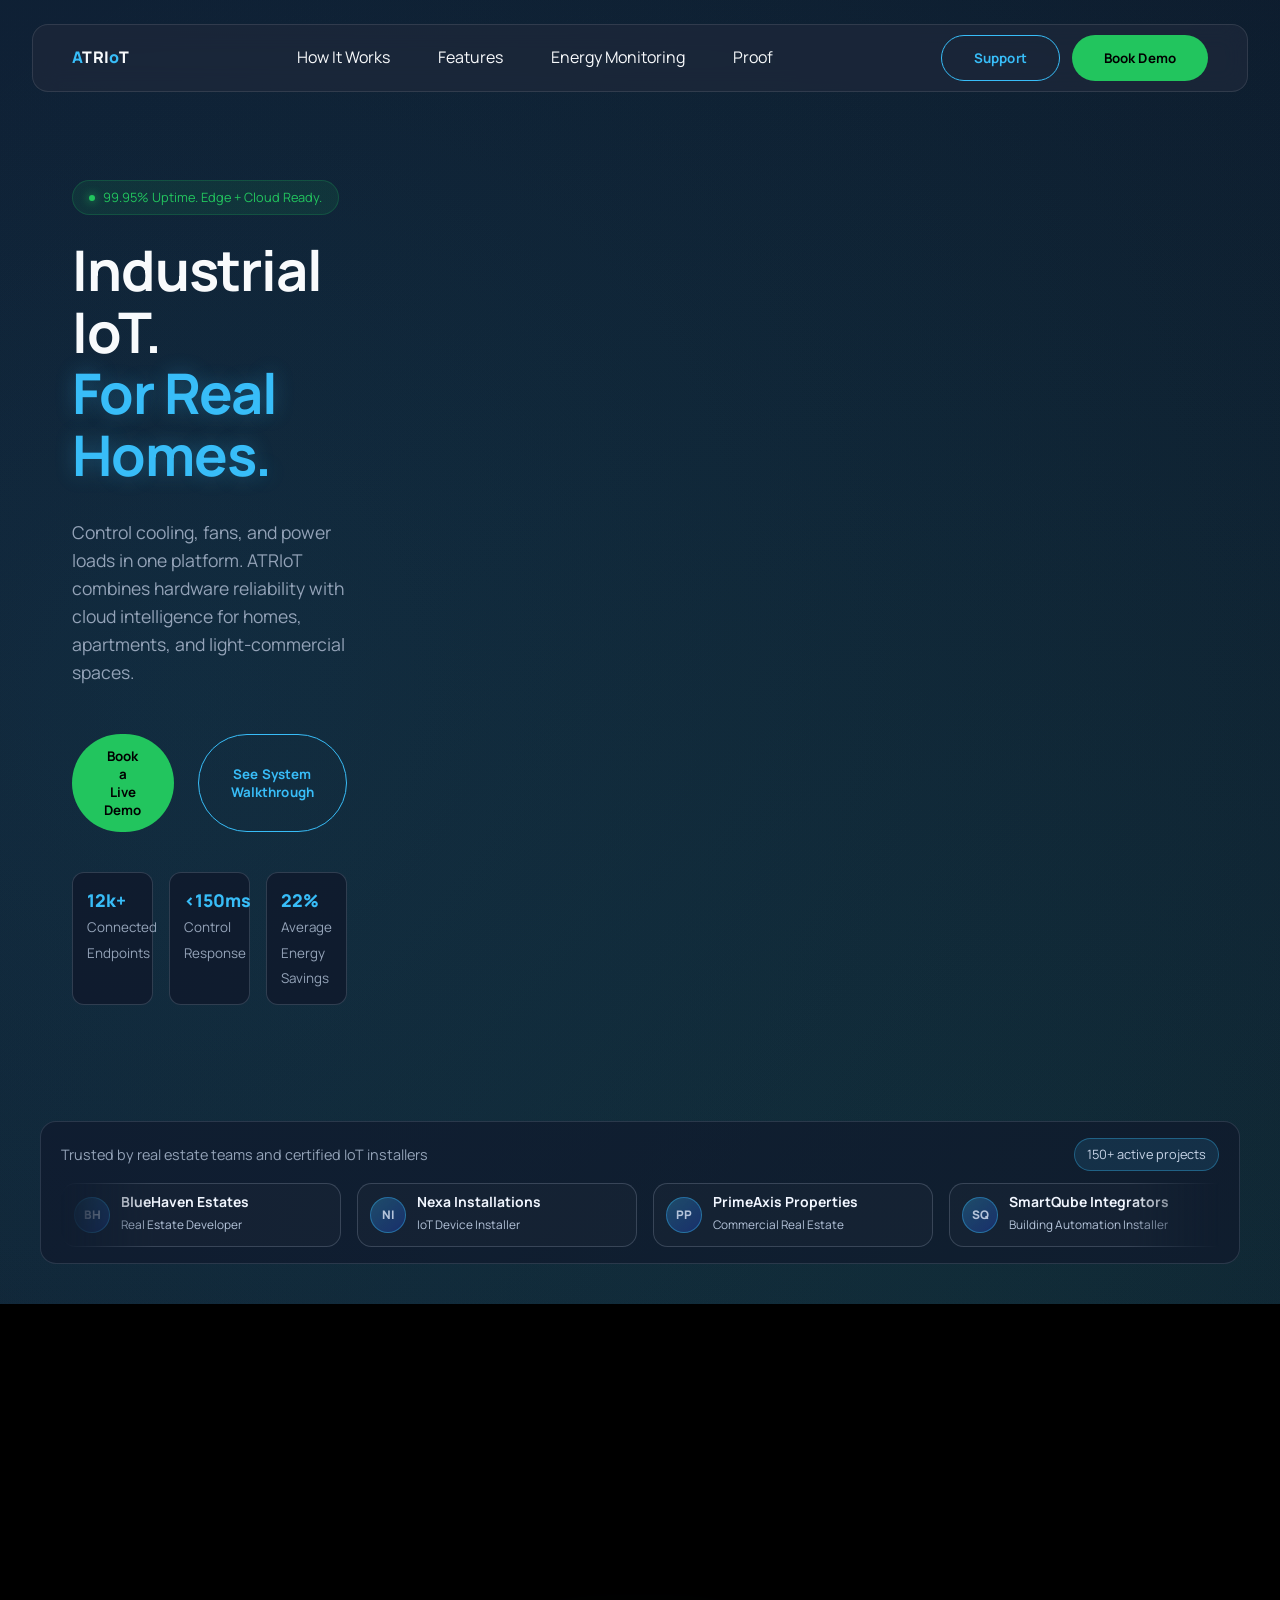
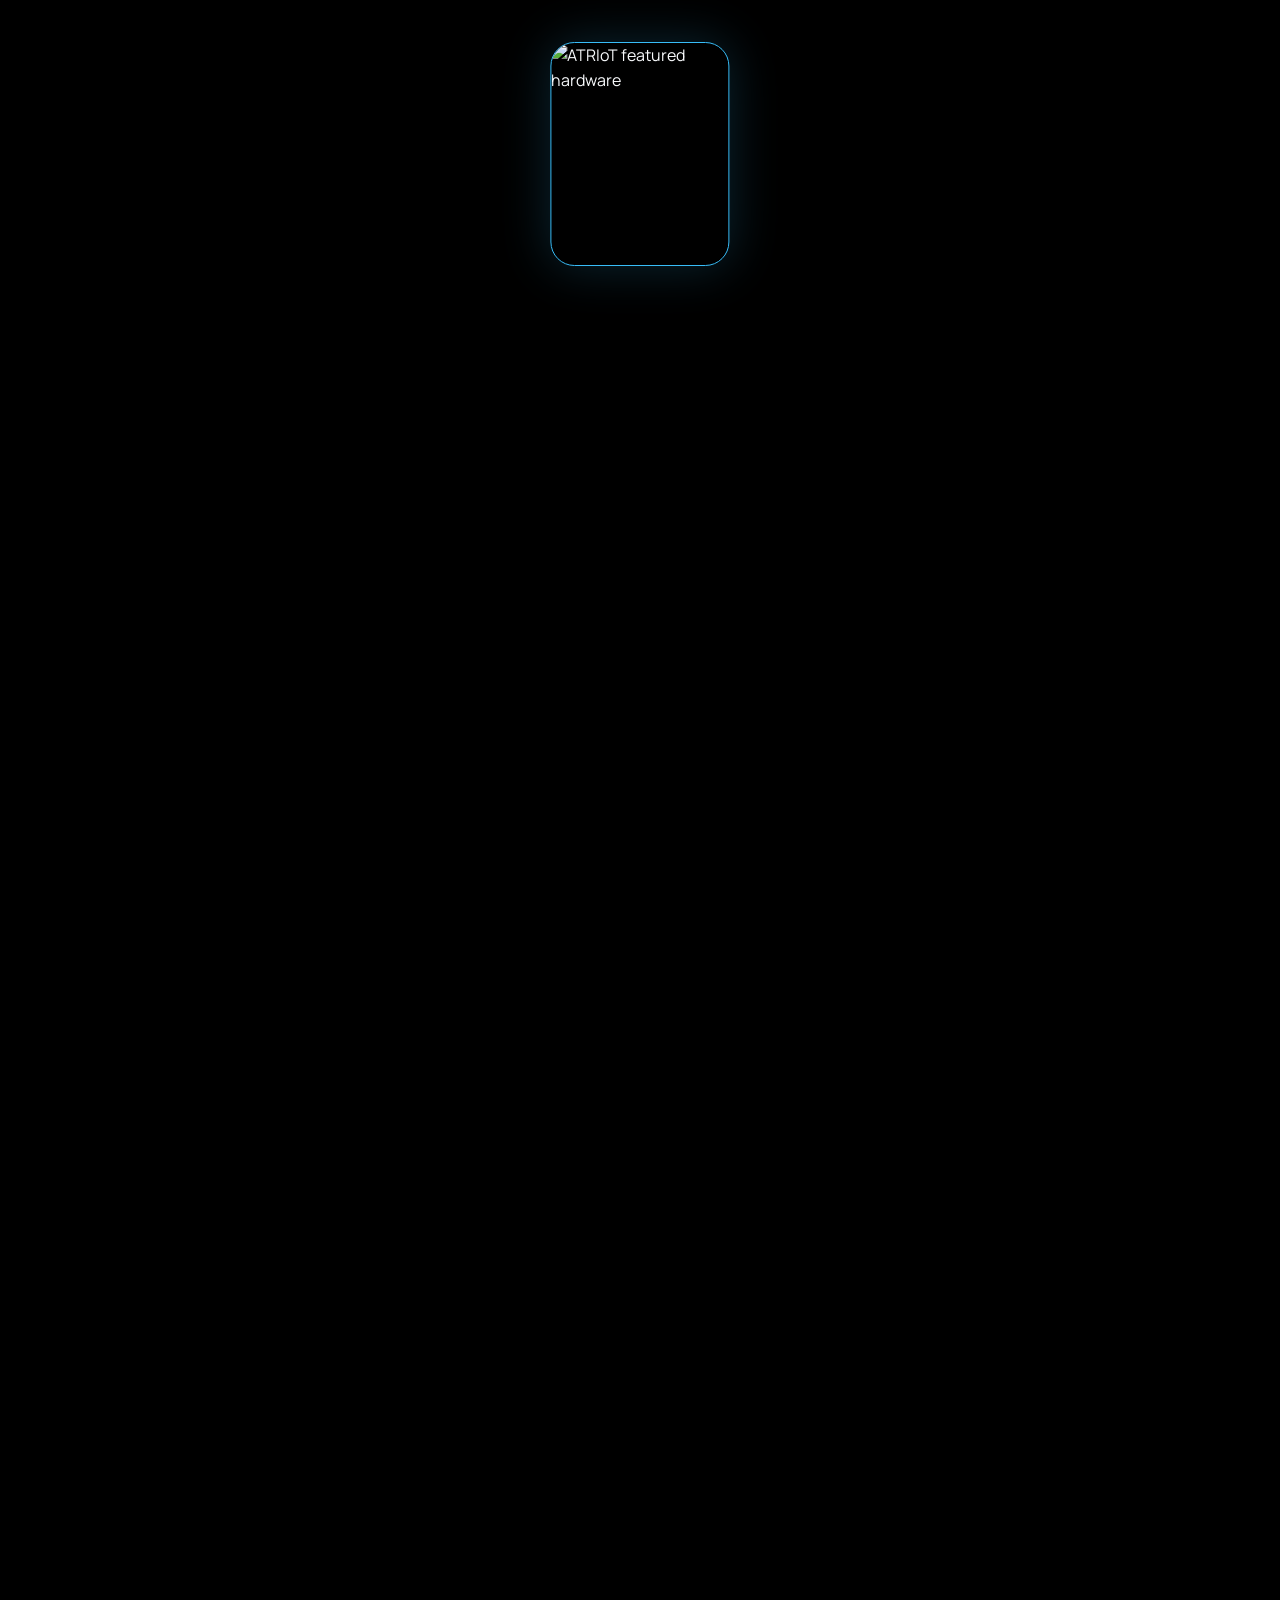
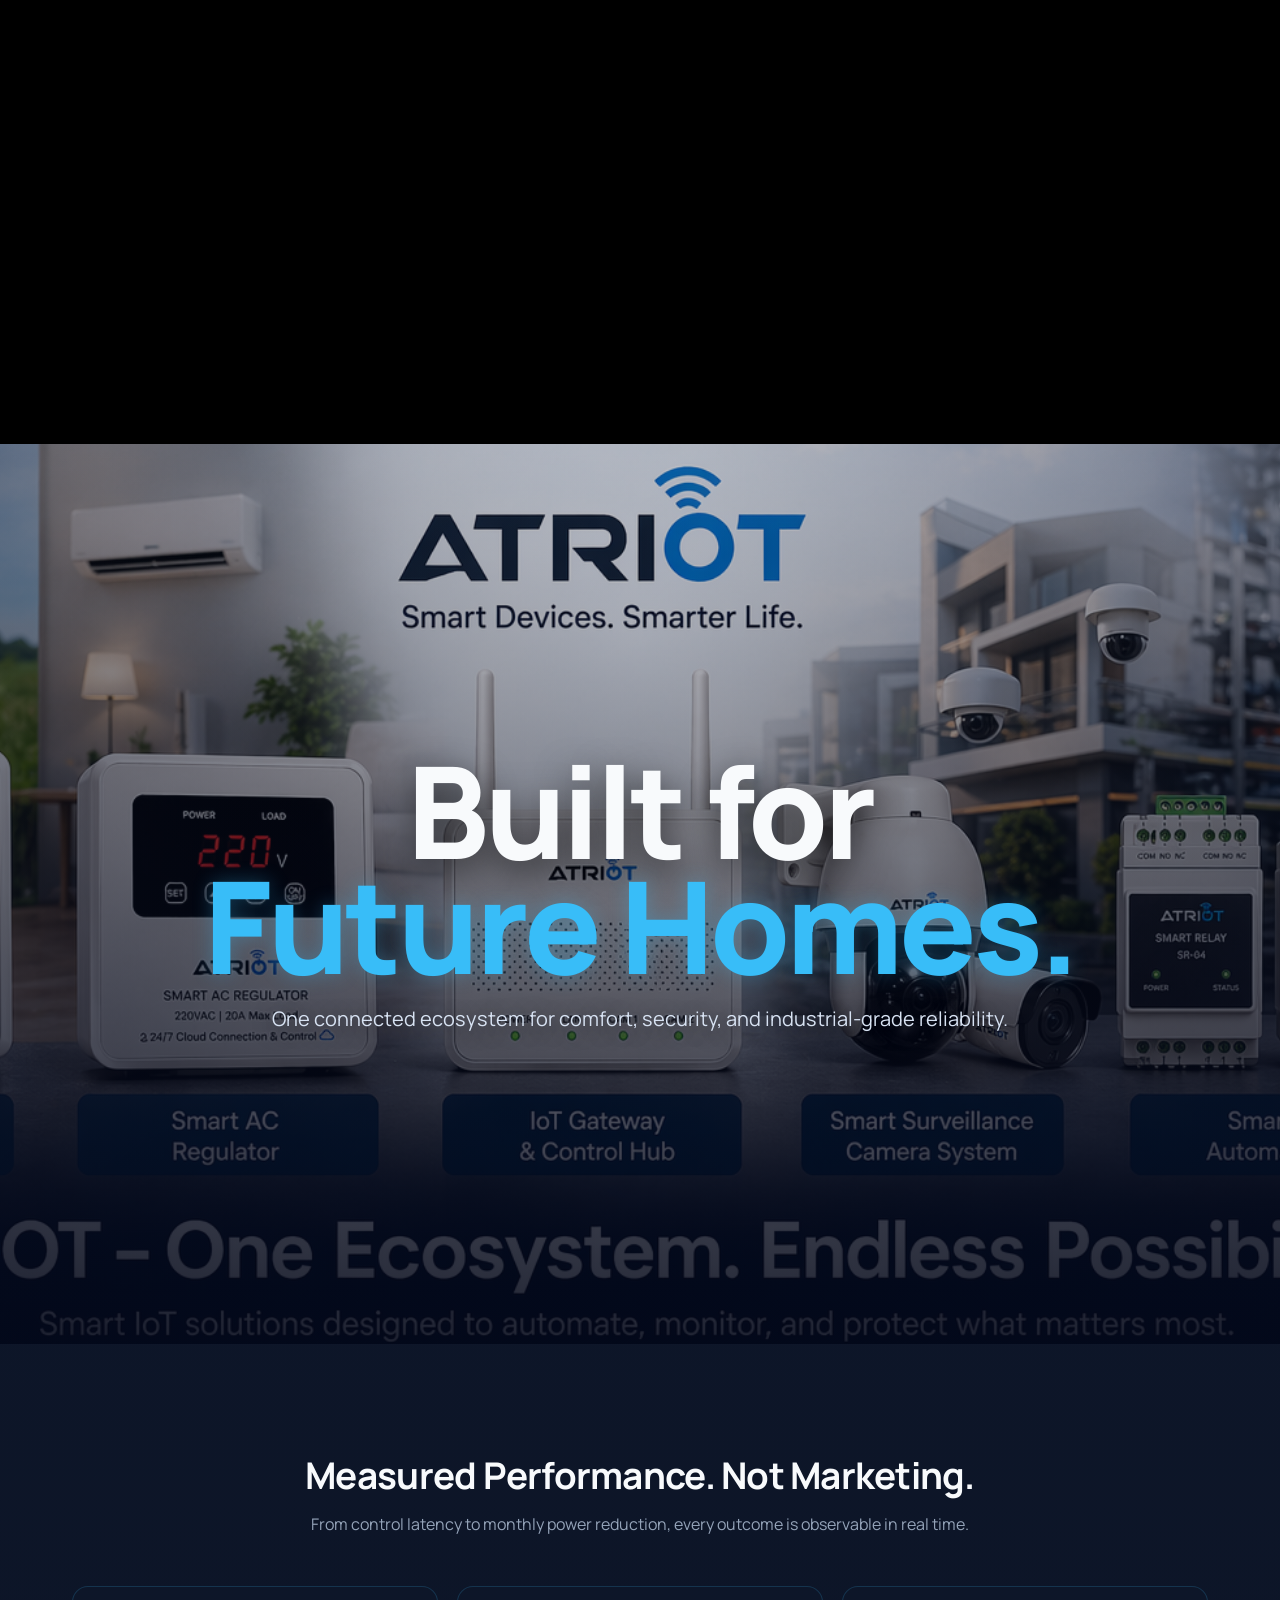
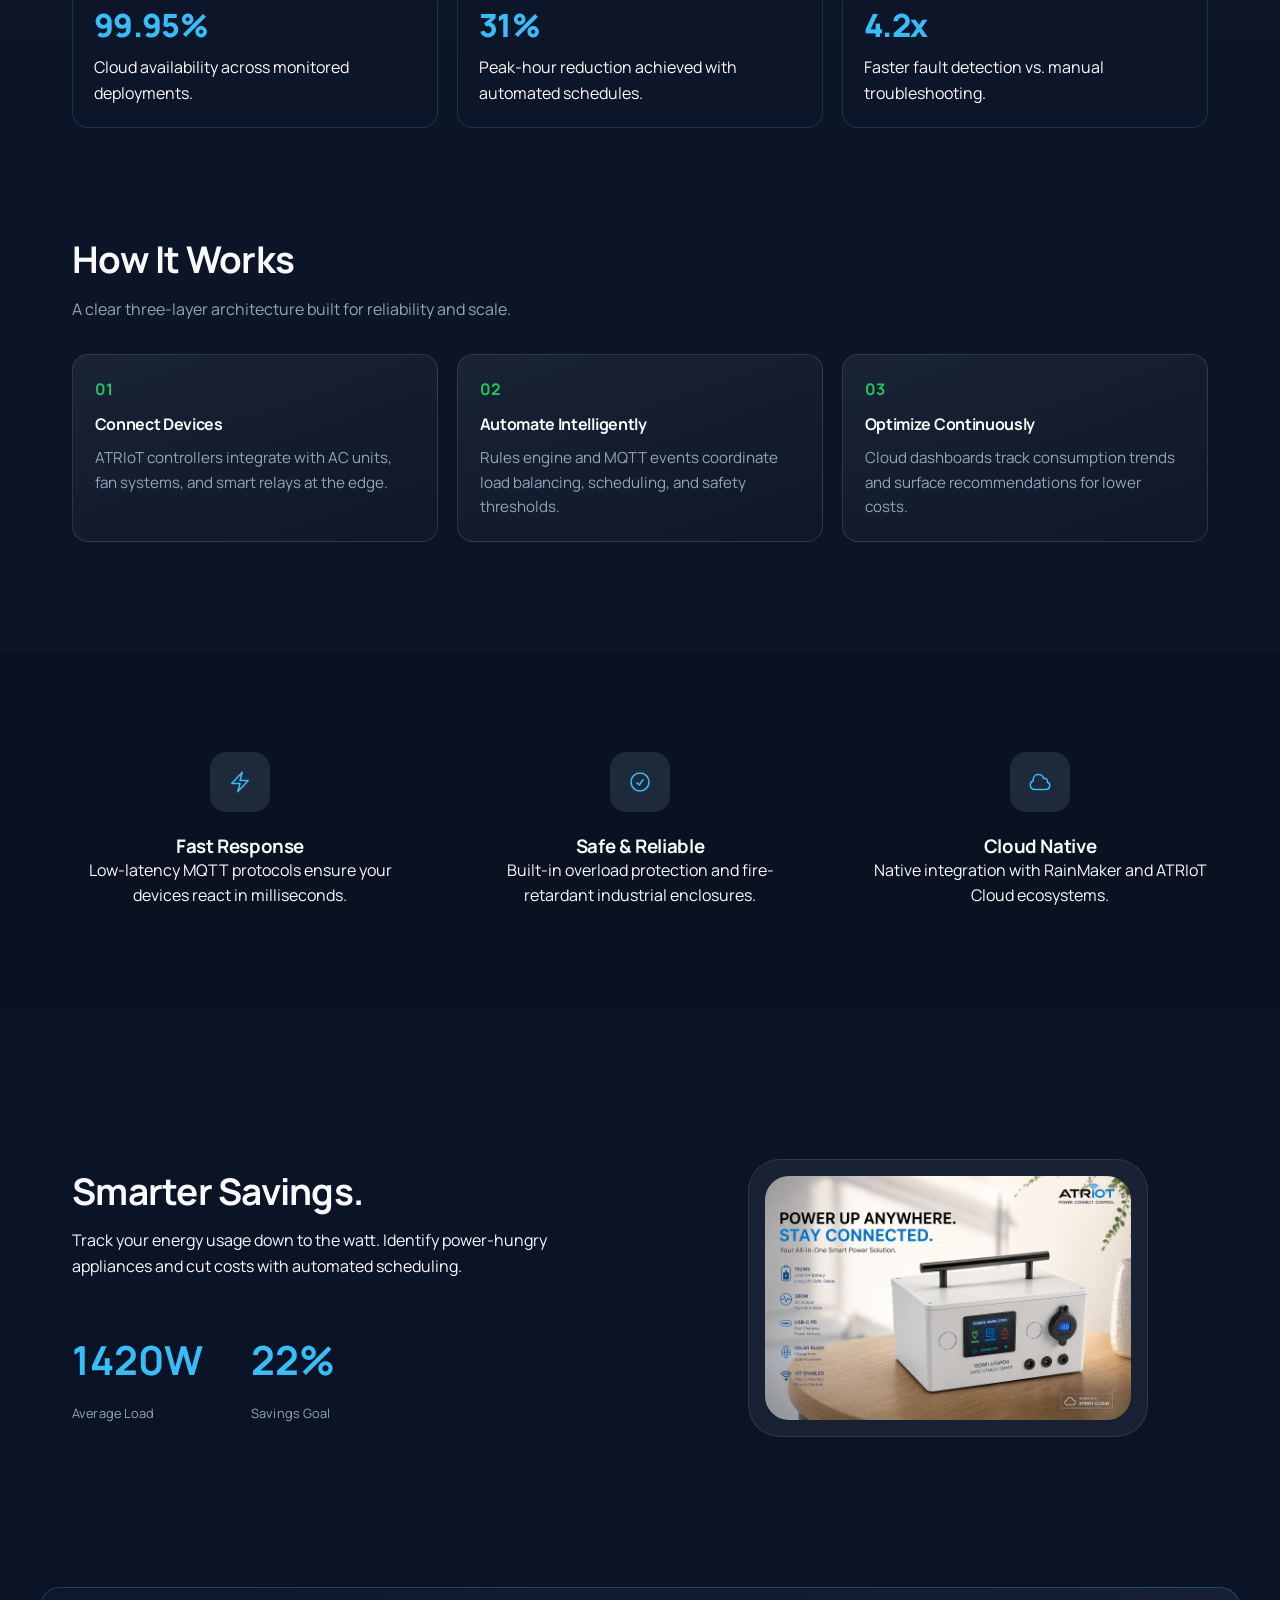
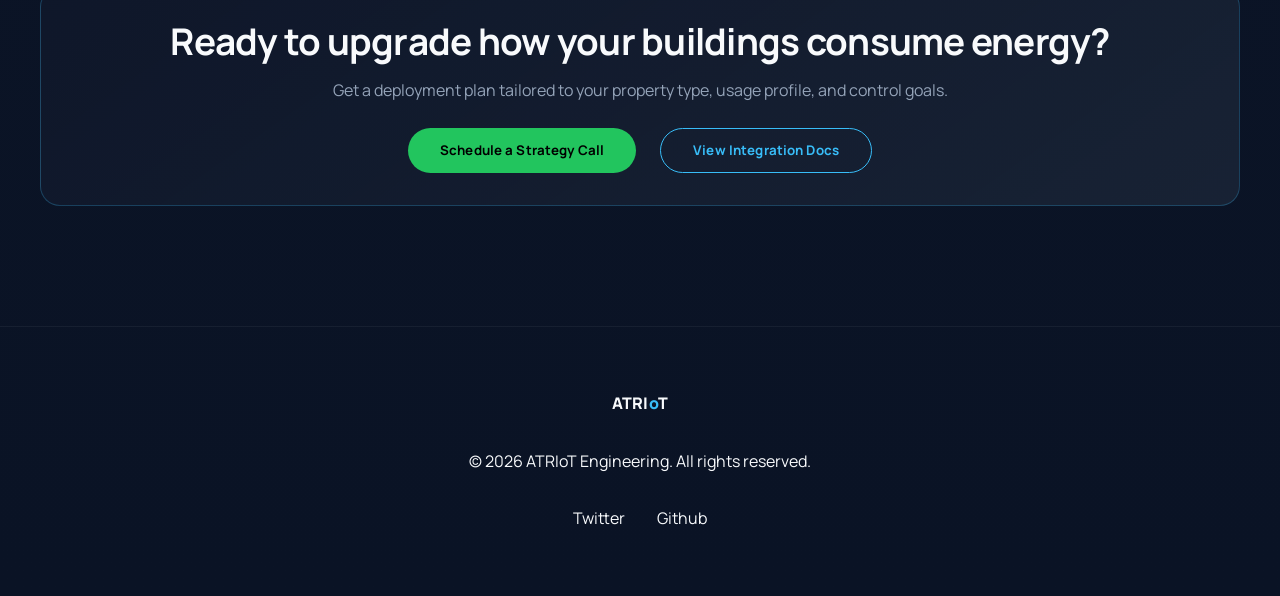
==== commit 43b5d445: "design: implement borderless 'flowing' gallery and remove scroll indicators" ====
--- a/index.html
+++ b/index.html
@@ -61,14 +61,9 @@
                     </div>
                 </div>
             </div>
-            <div class="hero-gallery reveal" aria-label="Project image gallery">
+            <div class="hero-gallery-container reveal" aria-label="Project image gallery">
                 <div class="glow-sphere"></div>
-                <div class="hero-gallery-head">
-                    <strong>Project Gallery</strong>
-                    <span>Scroll to reveal all images</span>
-                </div>
                 <div class="hero-gallery-track" id="hero-gallery-track" role="region" aria-label="Scrollable project images"></div>
-                <div class="hero-gallery-dots" id="hero-gallery-dots" aria-label="Gallery position indicators"></div>
             </div>
         </div>
     </header>
--- a/css/style.css
+++ b/css/style.css
@@ -262,13 +262,9 @@
     gap: 1.5rem;
 }
 
-.hero-gallery {
+.hero-gallery-container {
     position: relative;
-    border-radius: 1.25rem;
-    border: 1px solid rgba(148, 163, 184, 0.22);
-    background: rgba(15, 23, 42, 0.55);
-    padding: 1rem;
-    backdrop-filter: blur(8px);
+    width: 100%;
 }
 
 .glow-sphere {
@@ -283,33 +279,25 @@
     z-index: -1;
 }
 
-.hero-gallery-head {
-    display: flex;
-    justify-content: space-between;
-    align-items: baseline;
-    gap: 1rem;
-    margin-bottom: 0.75rem;
-}
-
-.hero-gallery-head strong {
-    font-size: 0.95rem;
-    font-weight: 700;
-}
-
-.hero-gallery-head span {
-    font-size: 0.78rem;
-    color: var(--text-muted);
-}
+/* Gallery track items no longer need a header */
 
 .hero-gallery-track {
-    height: min(66vh, 560px);
-    overflow-y: auto;
-    padding-right: 0.4rem;
-    display: grid;
-    gap: 0.75rem;
-    scroll-snap-type: y mandatory;
-    scrollbar-width: thin;
-    scrollbar-color: rgba(56, 189, 248, 0.4) rgba(30, 41, 59, 0.35);
+    height: 480px;
+    overflow-x: auto;
+    overflow-y: hidden;
+    display: flex;
+    flex-direction: row;
+    gap: 2rem;
+    scroll-snap-type: x mandatory;
+    scrollbar-width: none; /* Clean flowing look */
+    -ms-overflow-style: none;
+    -webkit-overflow-scrolling: touch;
+    width: 100vw; /* Bleed effect */
+    max-width: 1400px;
+}
+
+.hero-gallery-track::-webkit-scrollbar {
+    display: none;
 }
 
 .hero-gallery-track::-webkit-scrollbar {
@@ -328,6 +316,9 @@
 
 .hero-gallery-item {
     position: relative;
+    flex: 0 0 85%; /* Shows a peek of the next image */
+    width: 85%;
+    height: 100%;
     border-radius: 0.95rem;
     overflow: hidden;
     scroll-snap-align: center;
@@ -335,38 +326,22 @@
 
 .hero-gallery-item img {
     width: 100%;
-    height: 220px;
+    height: 100%;
     object-fit: cover;
+    display: block;
     border-radius: 0.95rem;
     border: 1px solid rgba(148, 163, 184, 0.28);
     box-shadow: 0 12px 32px rgba(0, 0, 0, 0.45);
     cursor: zoom-in;
-}
-
-.hero-gallery-dots {
-    margin-top: 0.8rem;
-    display: flex;
-    flex-wrap: wrap;
-    gap: 0.4rem;
-    align-items: center;
-}
-
-.hero-gallery-dot {
-    width: 8px;
-    height: 8px;
-    border-radius: 50%;
-    border: 0;
-    background: rgba(148, 163, 184, 0.42);
-    cursor: pointer;
-    transition: transform var(--transition-fast), background var(--transition-fast);
-}
-
-.hero-gallery-dot.is-active {
-    background: var(--accent);
-    transform: scale(1.35);
-}
-
-.hero-gallery-dot:focus-visible,
+    transition: transform var(--transition-fast);
+}
+
+.hero-gallery-item img:hover {
+    transform: scale(1.02);
+}
+
+/* Removed dots and counter */
+
 .hero-gallery-item img:focus-visible {
     outline: 2px solid var(--accent);
     outline-offset: 2px;
@@ -849,6 +824,8 @@
     grid-template-columns: subgrid;
     grid-template-rows: subgrid;
     opacity: 0;
+    pointer-events: none; /* Prevents layers from blocking the interactive scaler */
+    transition: opacity 0.5s ease;
 }
 
 @supports not (grid-template-columns: subgrid) {
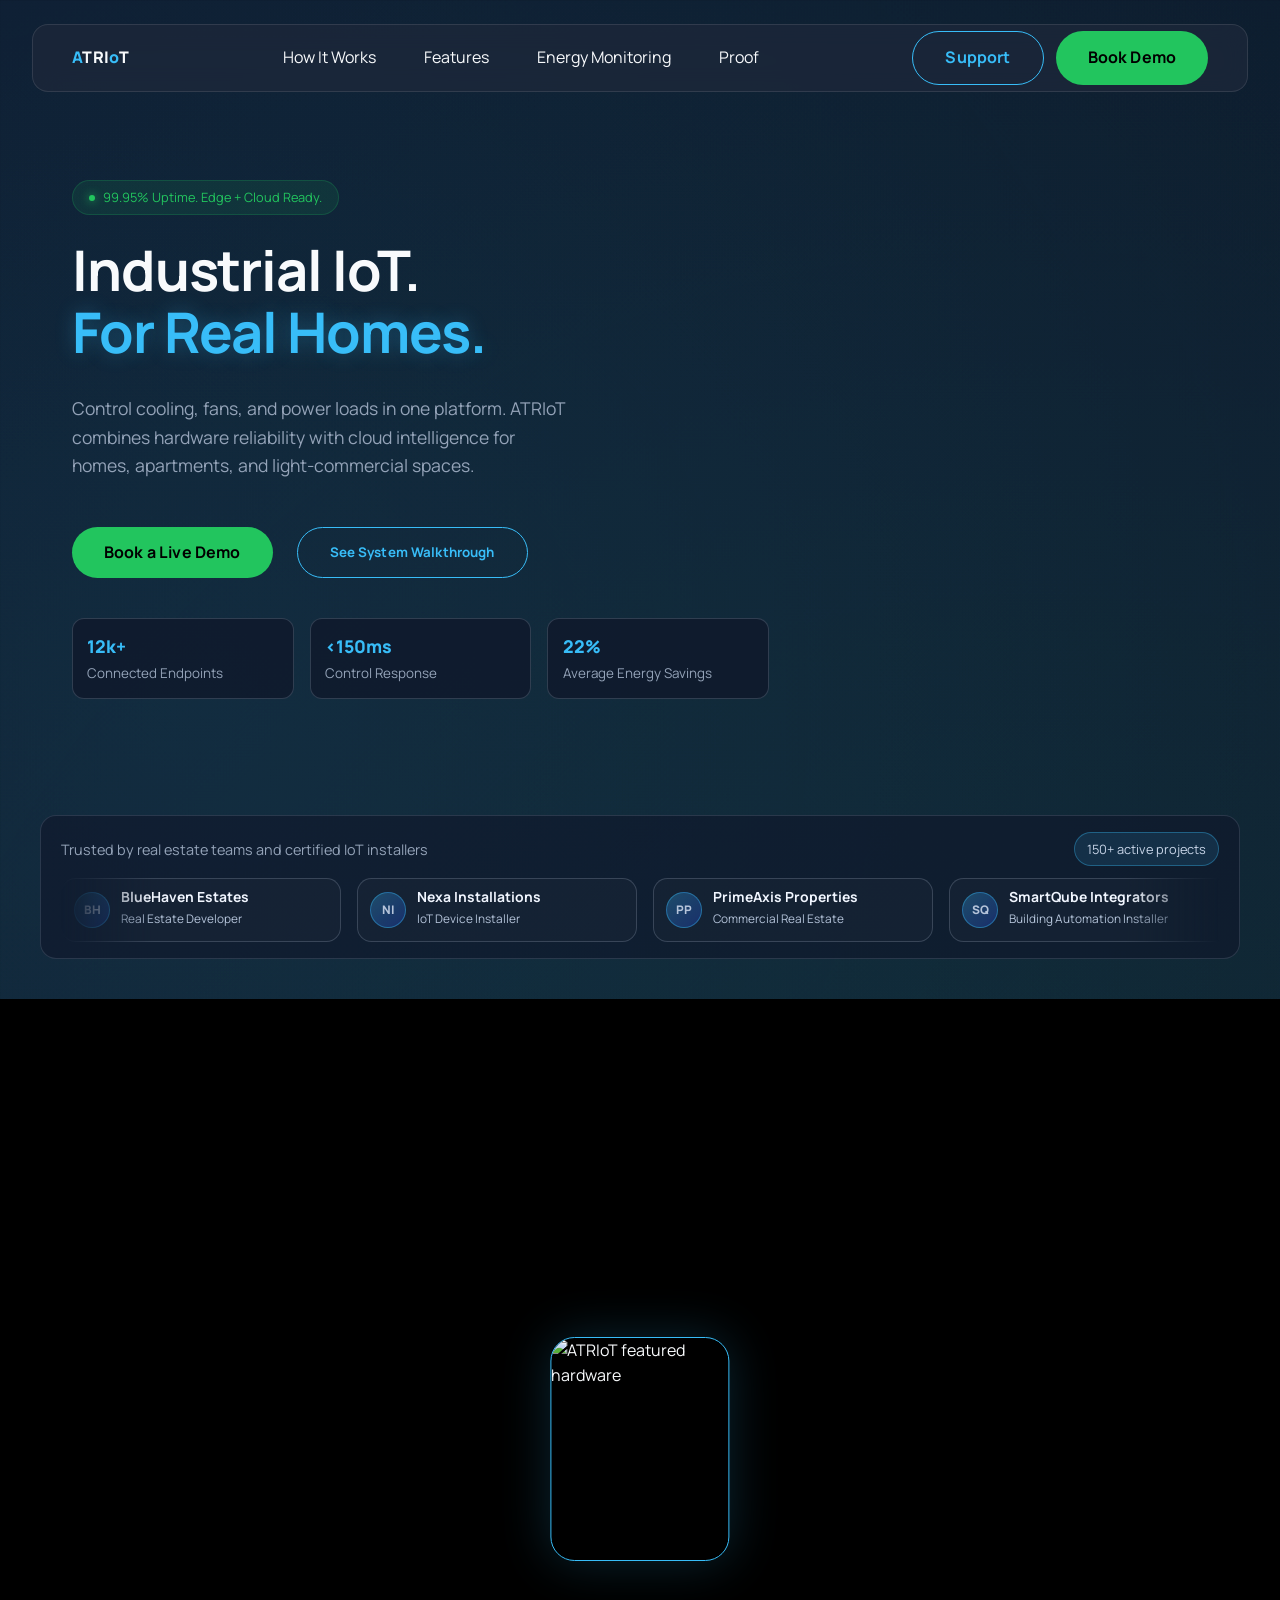
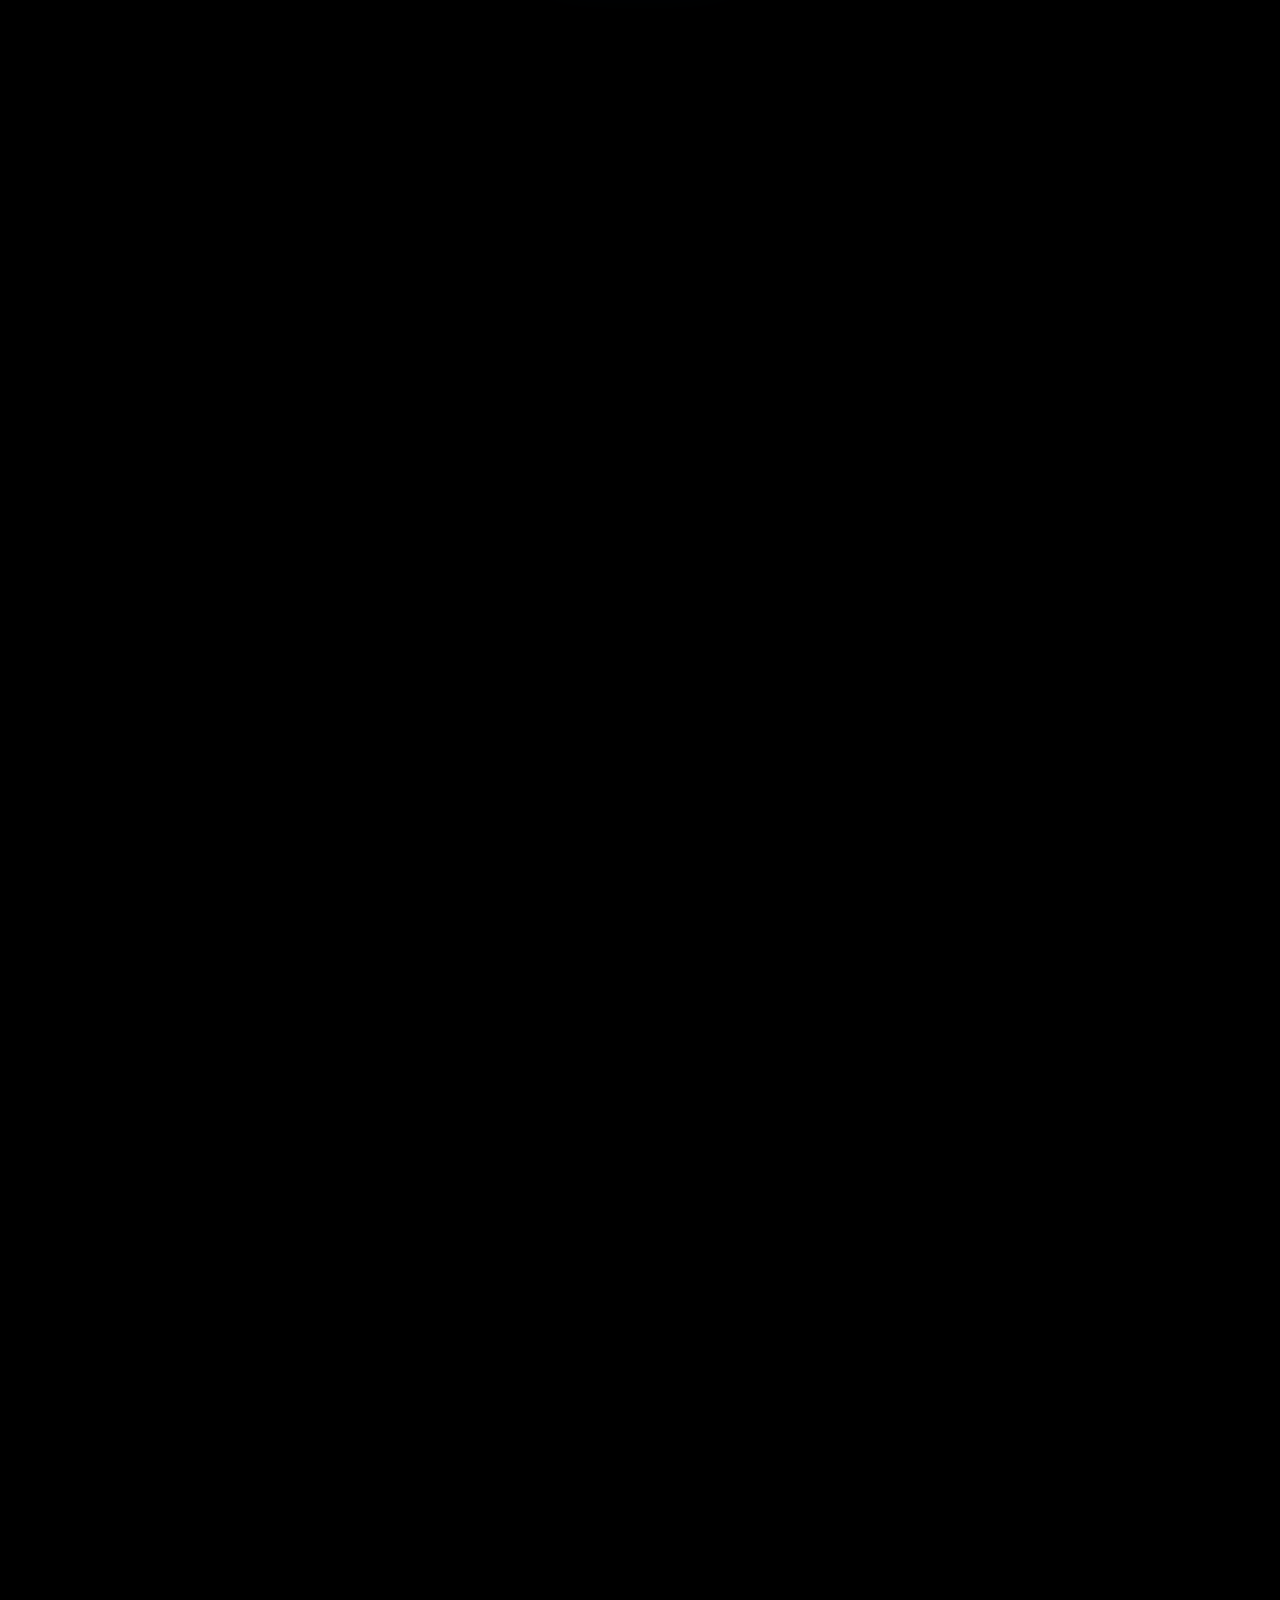
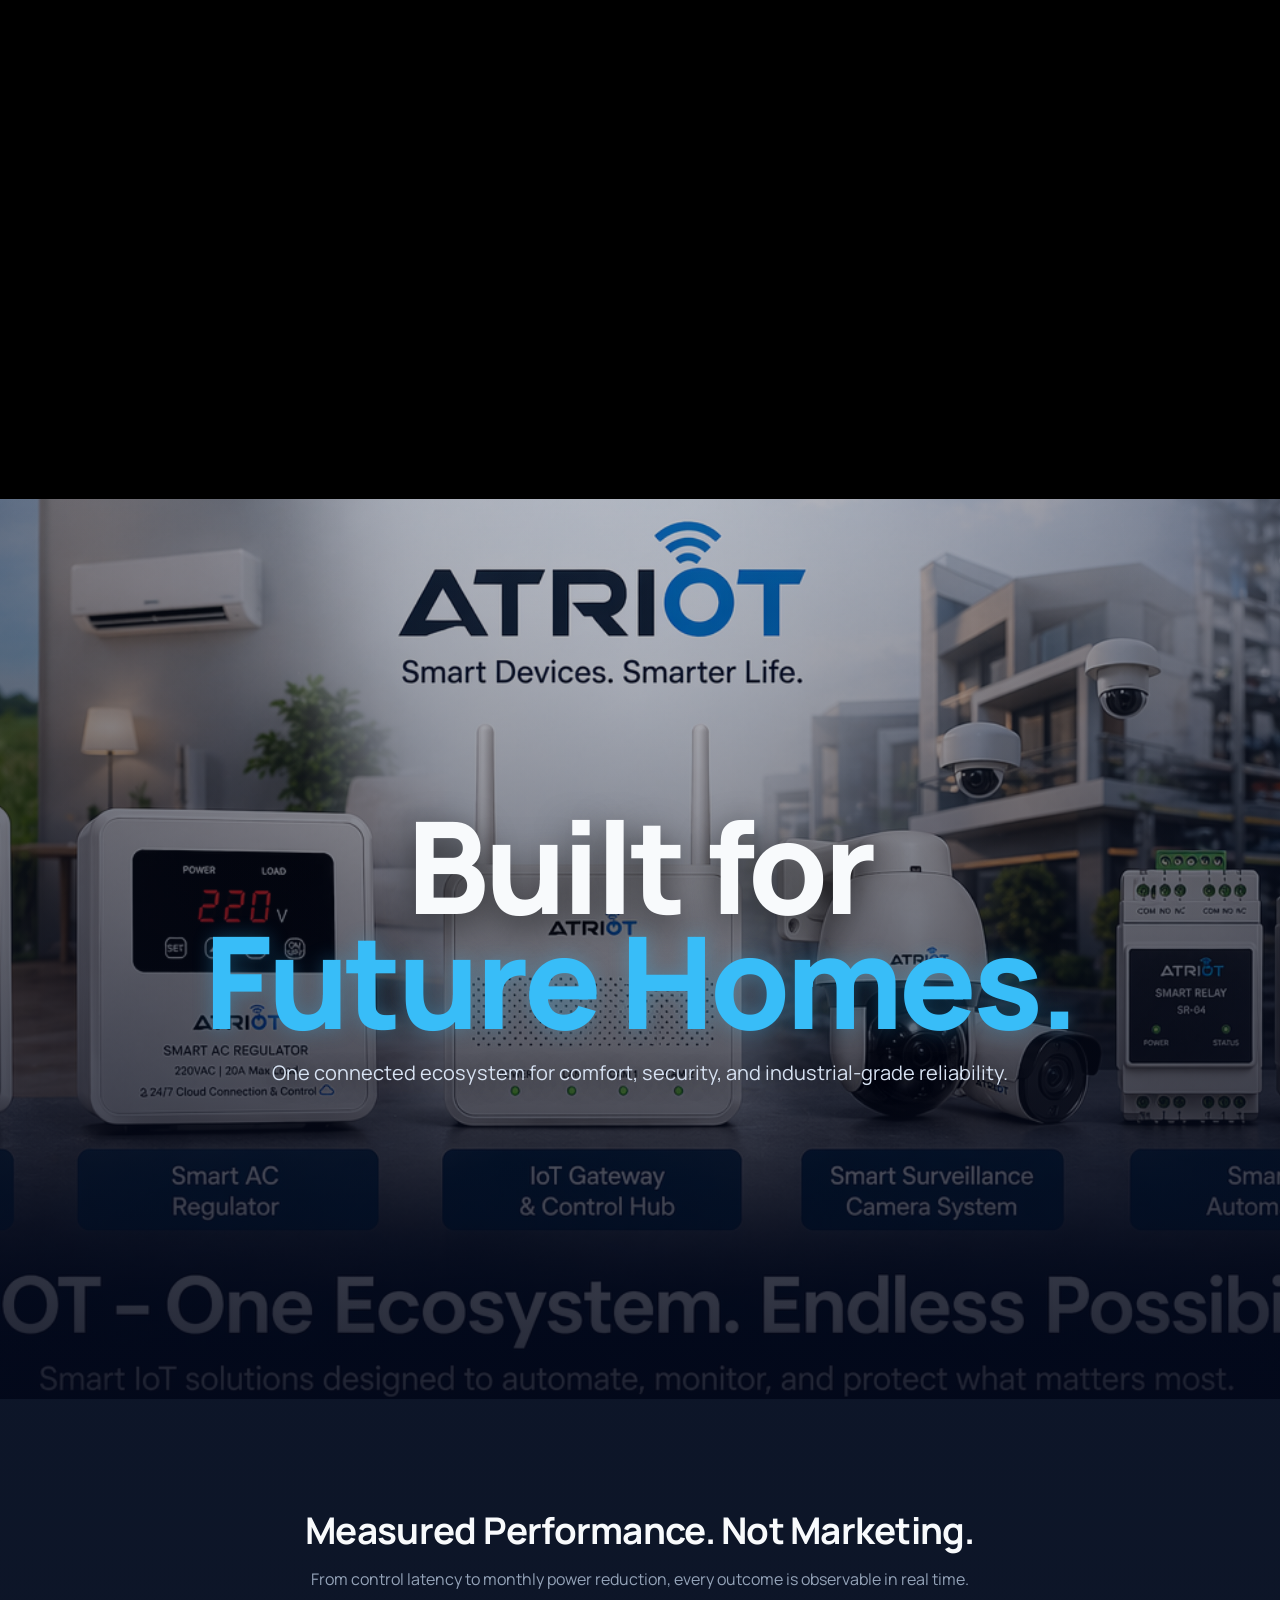
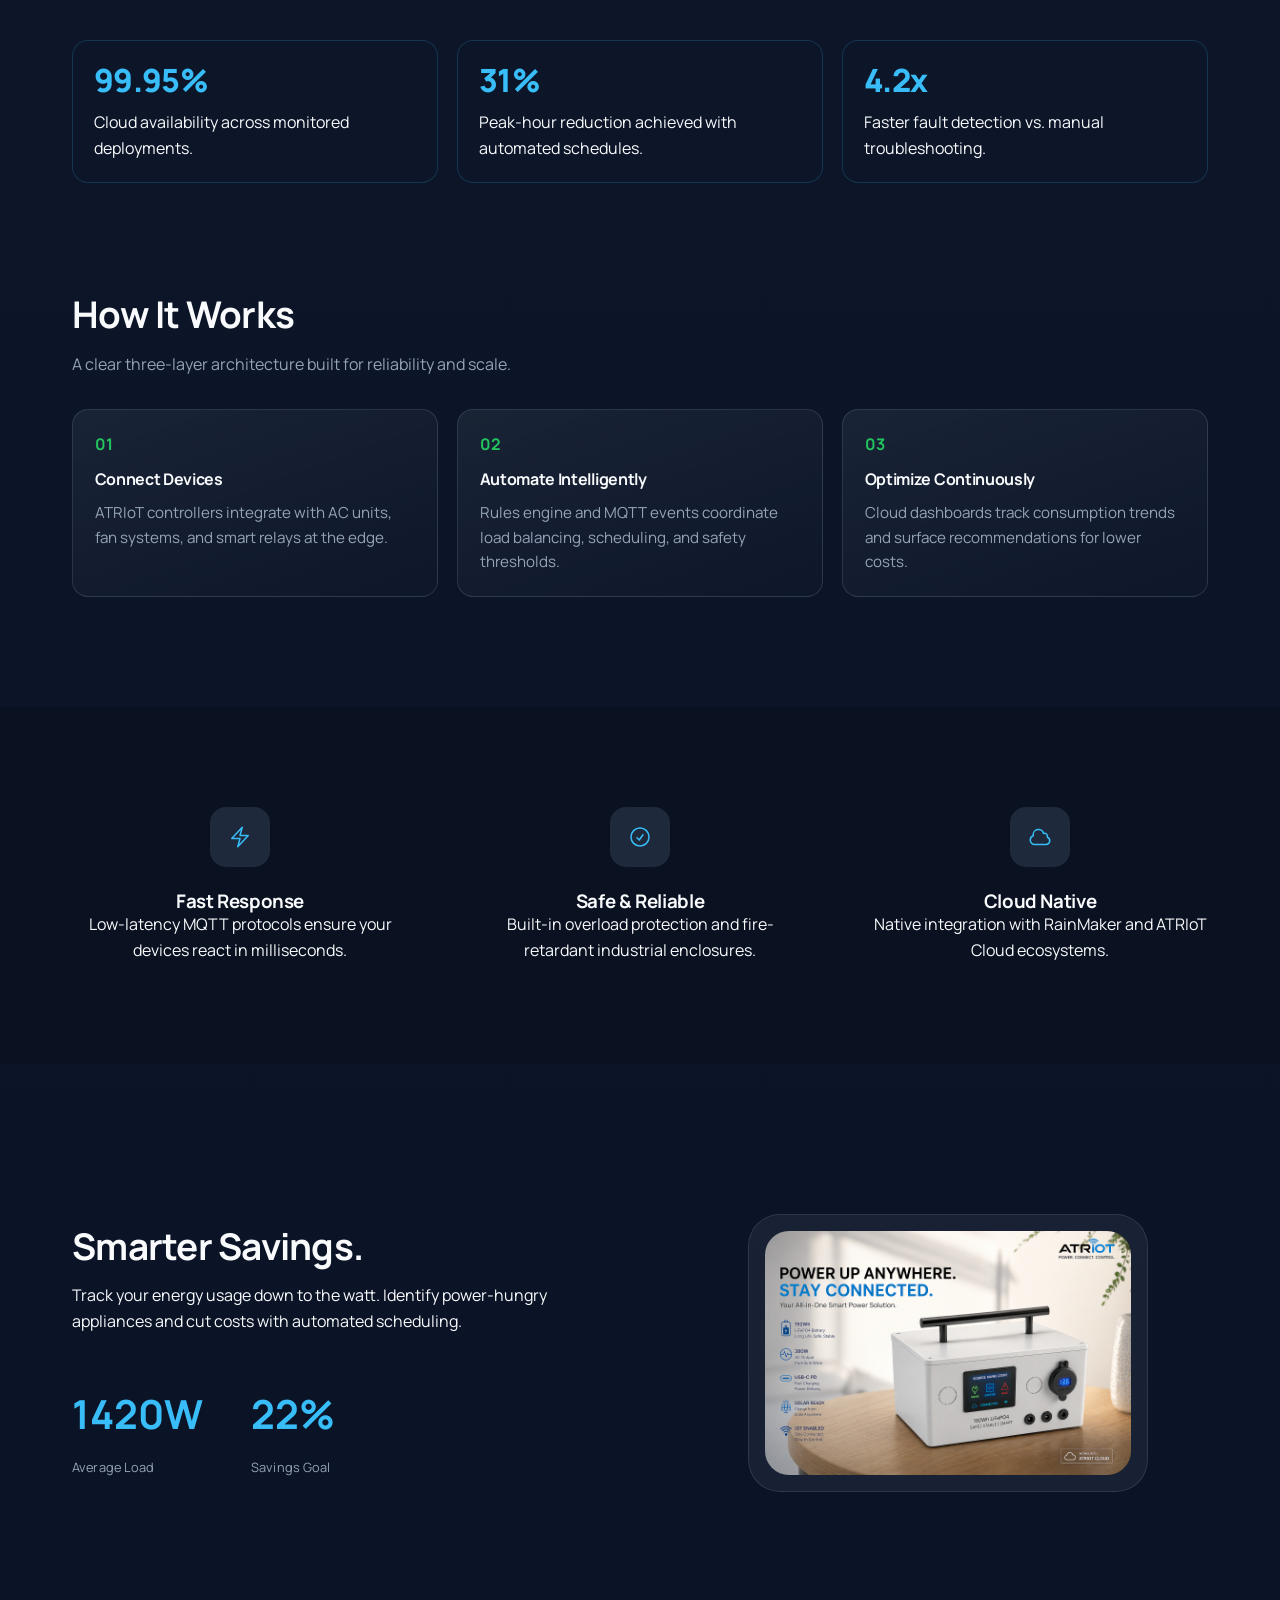
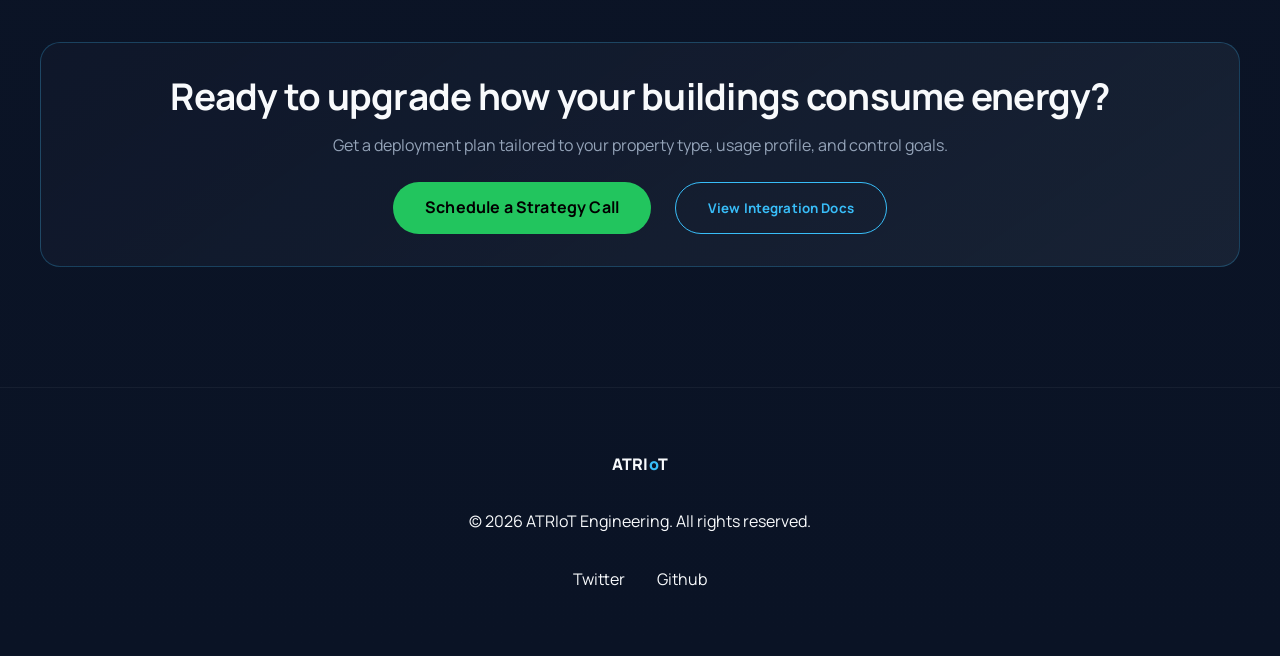
==== commit b8b43226: "feat: wire CTA buttons to WhatsApp +2349137091665" ====
--- a/index.html
+++ b/index.html
@@ -27,8 +27,8 @@
                 <li><a href="#proof">Proof</a></li>
             </ul>
             <div class="nav-actions">
-                <button class="btn btn-outline">Support</button>
-                <button class="btn btn-primary">Book Demo</button>
+                <a href="https://wa.me/2349137091665?text=Hi%2C%20I%27d%20like%20to%20book%20a%20demo%20of%20ATRIoT." target="_blank" rel="noopener noreferrer" class="btn btn-outline">Support</a>
+                <a href="https://wa.me/2349137091665?text=Hi%2C%20I%27d%20like%20to%20book%20a%20demo%20of%20ATRIoT." target="_blank" rel="noopener noreferrer" class="btn btn-primary">Book Demo</a>
             </div>
         </div>
     </nav>
@@ -43,7 +43,7 @@
                 <h1>Industrial IoT.<br><span class="accent-text">For Real Homes.</span></h1>
                 <p>Control cooling, fans, and power loads in one platform. ATRIoT combines hardware reliability with cloud intelligence for homes, apartments, and light-commercial spaces.</p>
                 <div class="hero-btns">
-                    <button class="btn btn-primary">Book a Live Demo</button>
+                    <a href="https://wa.me/2349137091665?text=Hi%2C%20I%27d%20like%20to%20book%20a%20live%20demo%20of%20ATRIoT." target="_blank" rel="noopener noreferrer" class="btn btn-primary">Book a Live Demo</a>
                     <button class="btn btn-outline">See System Walkthrough</button>
                 </div>
                 <div class="hero-metrics">
@@ -359,7 +359,7 @@
             <h2>Ready to upgrade how your buildings consume energy?</h2>
             <p>Get a deployment plan tailored to your property type, usage profile, and control goals.</p>
             <div class="hero-btns">
-                <button class="btn btn-primary">Schedule a Strategy Call</button>
+                <a href="https://wa.me/2349137091665?text=Hi%2C%20I%27d%20like%20to%20schedule%20a%20strategy%20call%20for%20ATRIoT." target="_blank" rel="noopener noreferrer" class="btn btn-primary">Schedule a Strategy Call</a>
                 <button class="btn btn-outline">View Integration Docs</button>
             </div>
         </div>
--- a/css/style.css
+++ b/css/style.css
@@ -186,7 +186,7 @@
 
 .hero-grid {
     display: grid;
-    grid-template-columns: 1fr 1fr;
+    grid-template-columns: 1.3fr 0.7fr; /* More room for 'Industrial IoT' text */
     gap: 4rem;
     align-items: center;
 }
@@ -265,6 +265,7 @@
 .hero-gallery-container {
     position: relative;
     width: 100%;
+    overflow: hidden; /* Constrain the flowing images to one at a time */
 }
 
 .glow-sphere {
@@ -282,44 +283,30 @@
 /* Gallery track items no longer need a header */
 
 .hero-gallery-track {
-    height: 480px;
+    height: 440px;
     overflow-x: auto;
     overflow-y: hidden;
     display: flex;
     flex-direction: row;
-    gap: 2rem;
     scroll-snap-type: x mandatory;
-    scrollbar-width: none; /* Clean flowing look */
+    scrollbar-width: none;
     -ms-overflow-style: none;
     -webkit-overflow-scrolling: touch;
-    width: 100vw; /* Bleed effect */
-    max-width: 1400px;
+    width: 100%;
 }
 
 .hero-gallery-track::-webkit-scrollbar {
     display: none;
 }
 
-.hero-gallery-track::-webkit-scrollbar {
-    width: 8px;
-}
-
-.hero-gallery-track::-webkit-scrollbar-track {
-    background: rgba(30, 41, 59, 0.35);
-    border-radius: 999px;
-}
-
-.hero-gallery-track::-webkit-scrollbar-thumb {
-    background: rgba(56, 189, 248, 0.45);
-    border-radius: 999px;
-}
+/* Removed previous scrollbar custom styles to ensure hidden track */
 
 .hero-gallery-item {
     position: relative;
-    flex: 0 0 85%; /* Shows a peek of the next image */
-    width: 85%;
+    flex: 0 0 100%; /* Only one image visible at a time */
+    width: 100%;
     height: 100%;
-    border-radius: 0.95rem;
+    border-radius: 1.5rem;
     overflow: hidden;
     scroll-snap-align: center;
 }
@@ -327,13 +314,12 @@
 .hero-gallery-item img {
     width: 100%;
     height: 100%;
-    object-fit: cover;
+    object-fit: contain; /* Hardware looks better non-cropped in a single-view slider */
     display: block;
-    border-radius: 0.95rem;
-    border: 1px solid rgba(148, 163, 184, 0.28);
-    box-shadow: 0 12px 32px rgba(0, 0, 0, 0.45);
+    border-radius: 1.5rem;
+    box-shadow: 0 25px 60px rgba(0, 0, 0, 0.4);
     cursor: zoom-in;
-    transition: transform var(--transition-fast);
+    transition: transform 0.6s cubic-bezier(0.4, 0, 0.2, 1);
 }
 
 .hero-gallery-item img:hover {
@@ -736,7 +722,7 @@
 }
 
 #ecosystem-reveal {
-    min-height: 260vh; /* Scroll space */
+    min-height: 300vh; /* Desktop scroll space — generous for slow scrollers */
     position: relative;
     background: #000;
 }
@@ -866,6 +852,7 @@
     position: relative;
     grid-area: 2 / calc(3 + var(--offset));
     z-index: 10;
+    transform-origin: center center; /* Ensures scale animation radiates from cell centre */
 }
 
 .scaler img {
@@ -945,12 +932,14 @@
 
 @media (max-width: 800px) {
     #ecosystem-reveal {
-        min-height: 170vh;
+        min-height: 220vh; /* Tighter scroll zone — matches animation duration on mobile */
     }
 
     .sticky-container {
-        position: relative;
-        top: auto;
+        /* Keep sticky so images stay visible while user scrolls — DO NOT set to relative */
+        position: sticky;
+        top: 0;
+        min-height: 100svh; /* Use svh for mobile browser chrome awareness */
     }
 
     .grid {
@@ -1049,11 +1038,11 @@
     }
 
     .hero-gallery-track {
-        height: min(54vh, 420px);
+        height: 350px;
     }
 
     .hero-gallery-item img {
-        height: 180px;
+        height: 100%;
     }
 
     .trust-intro {
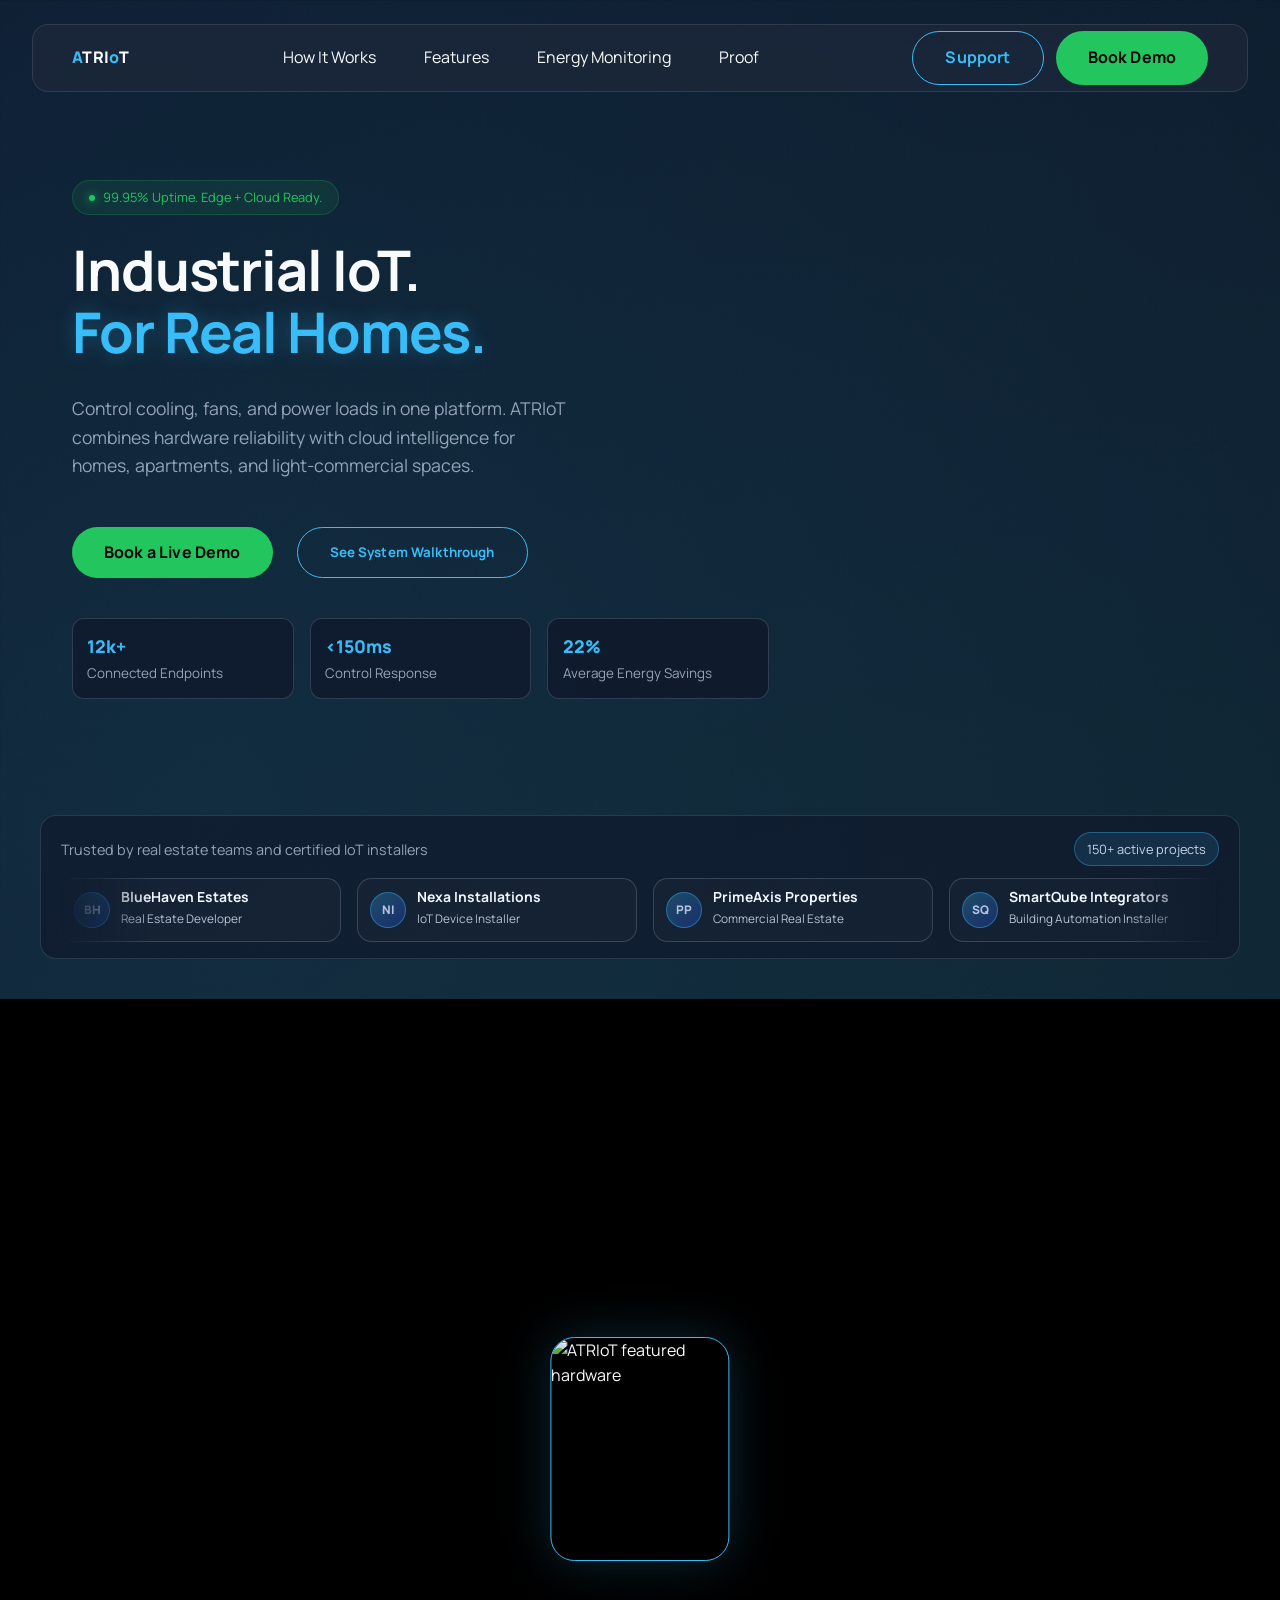
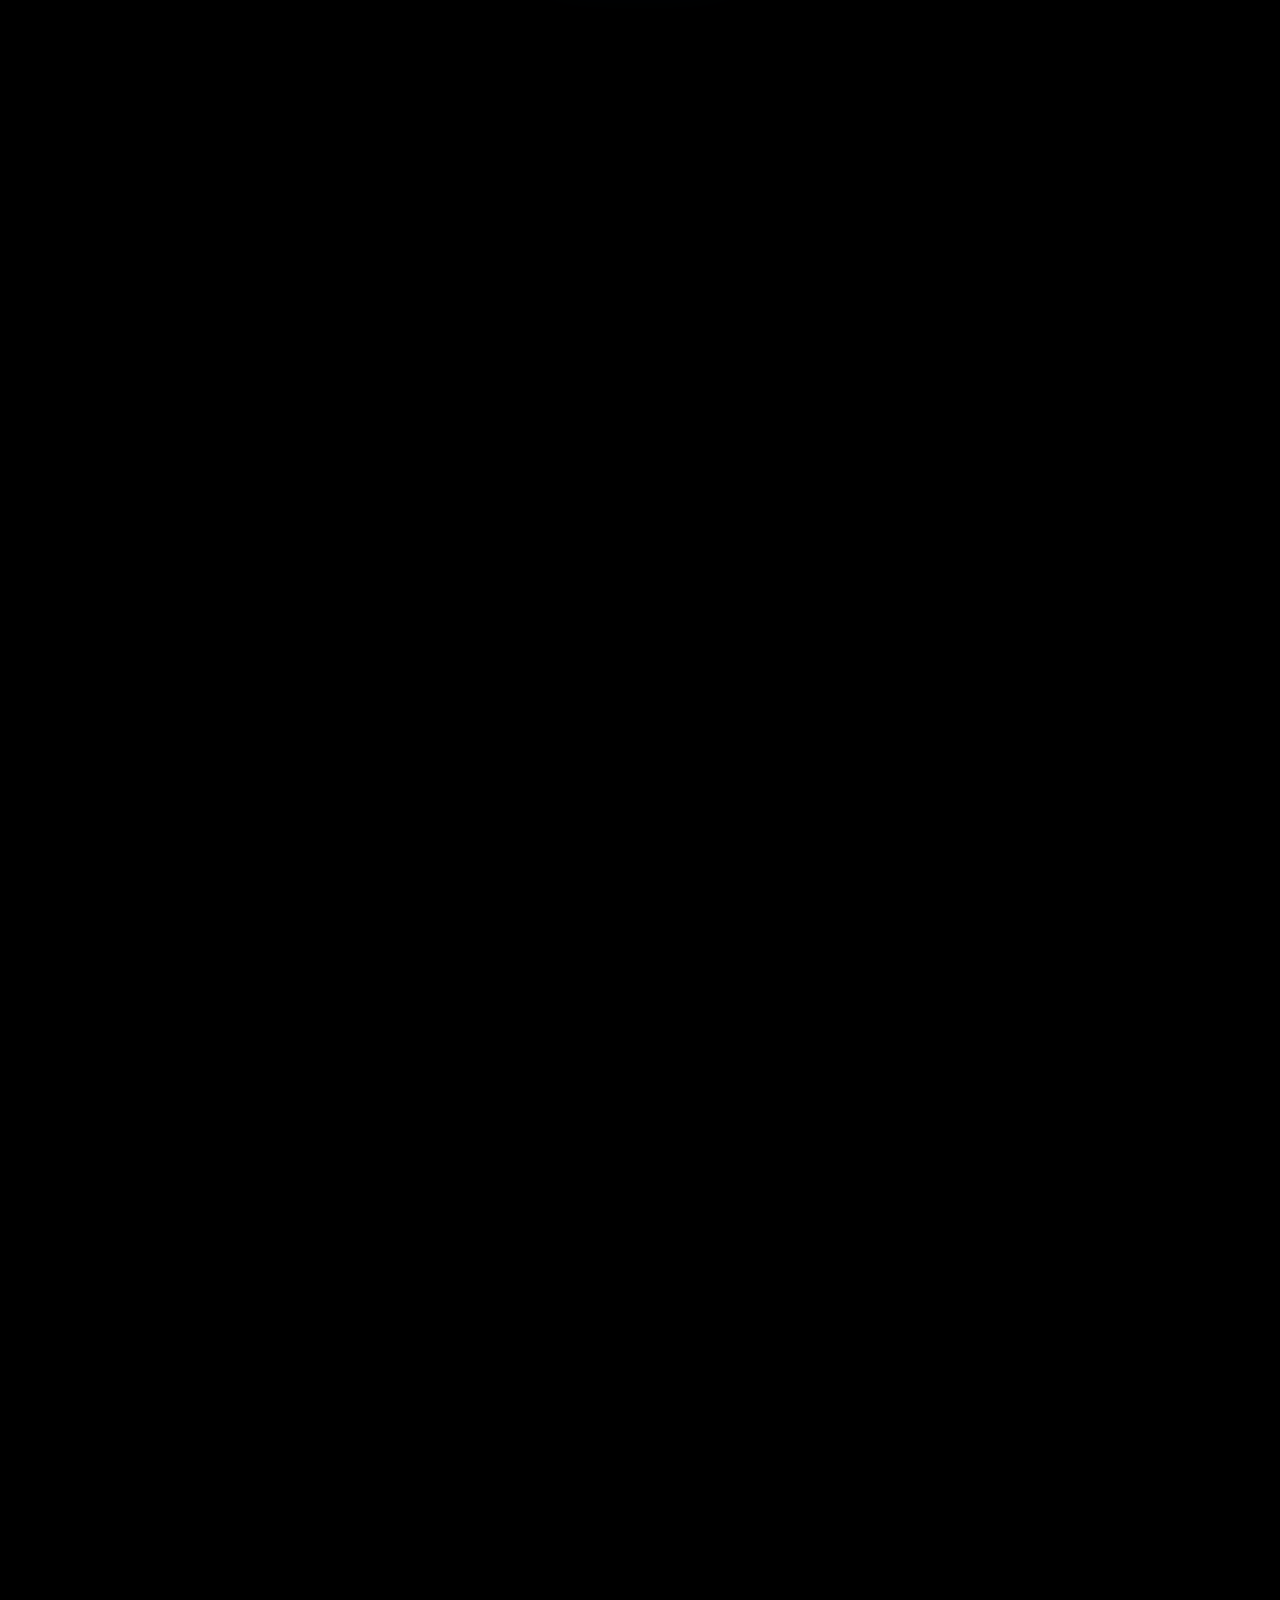
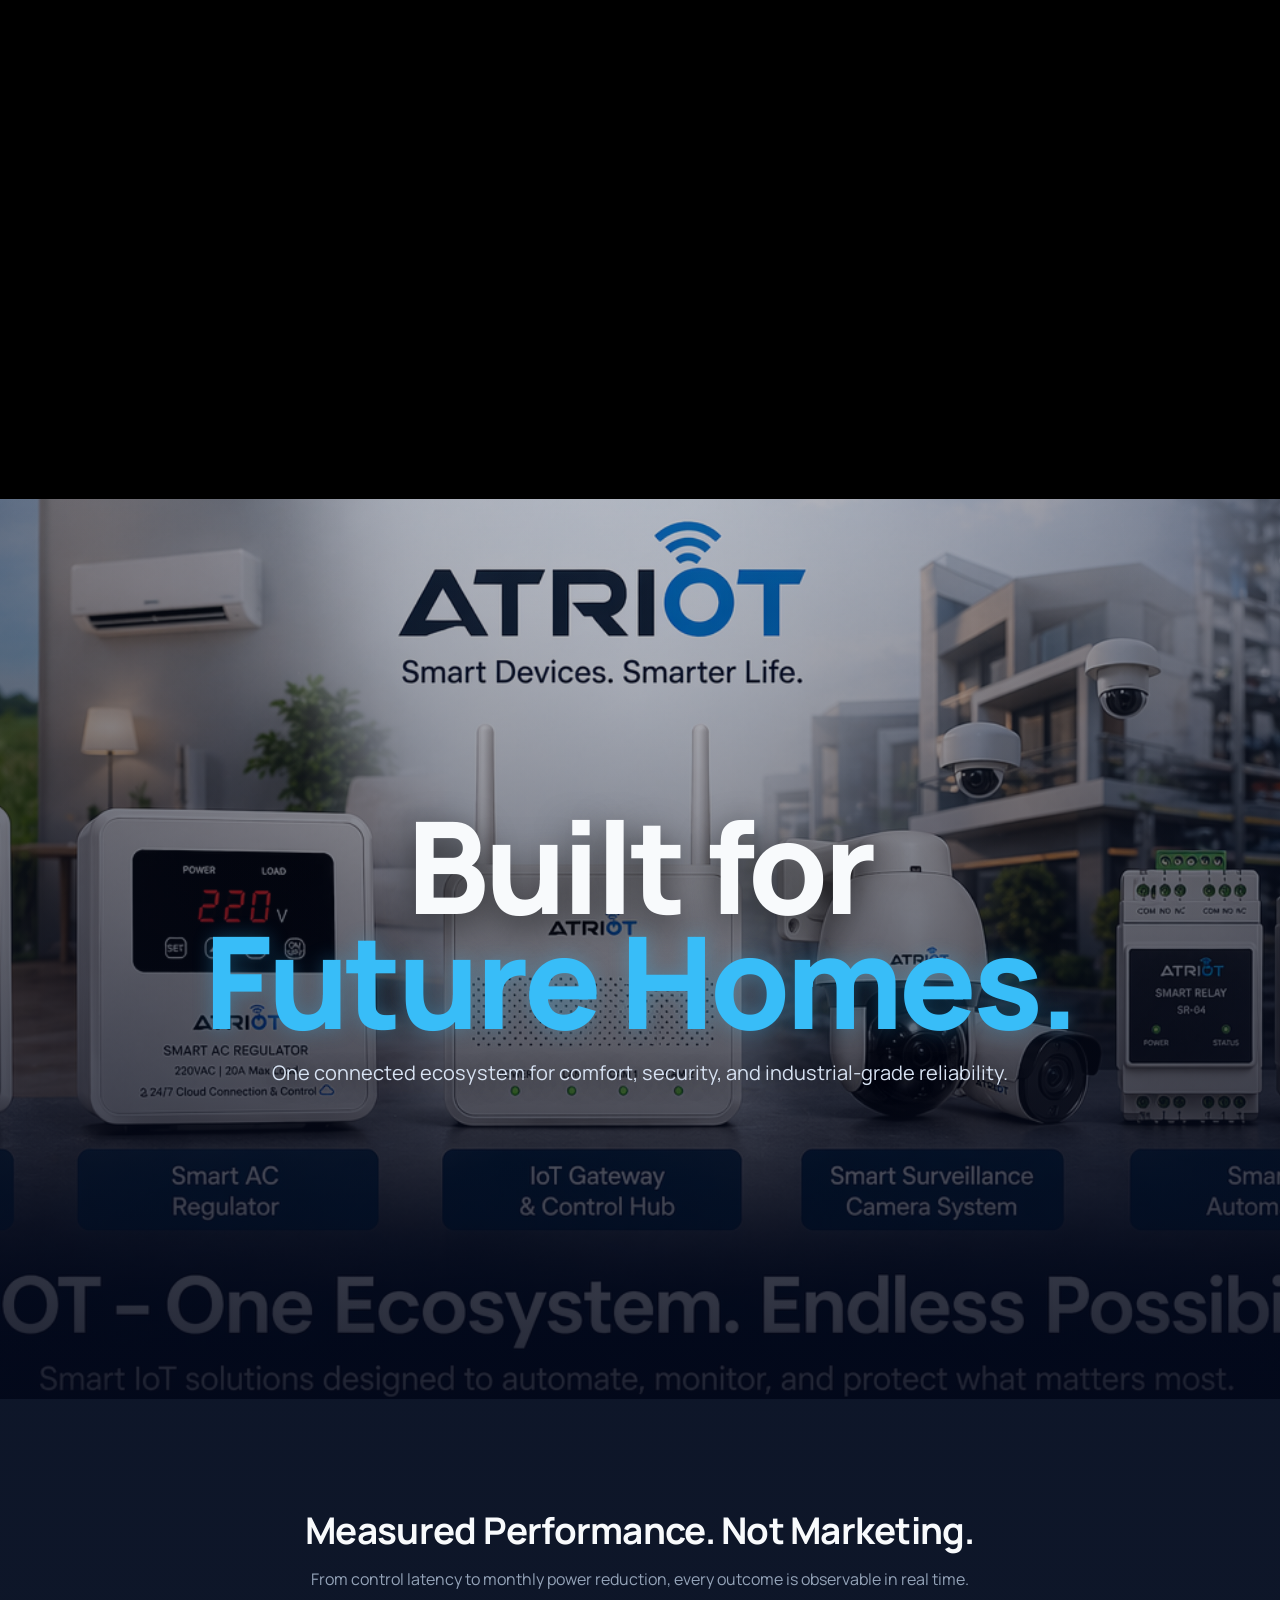
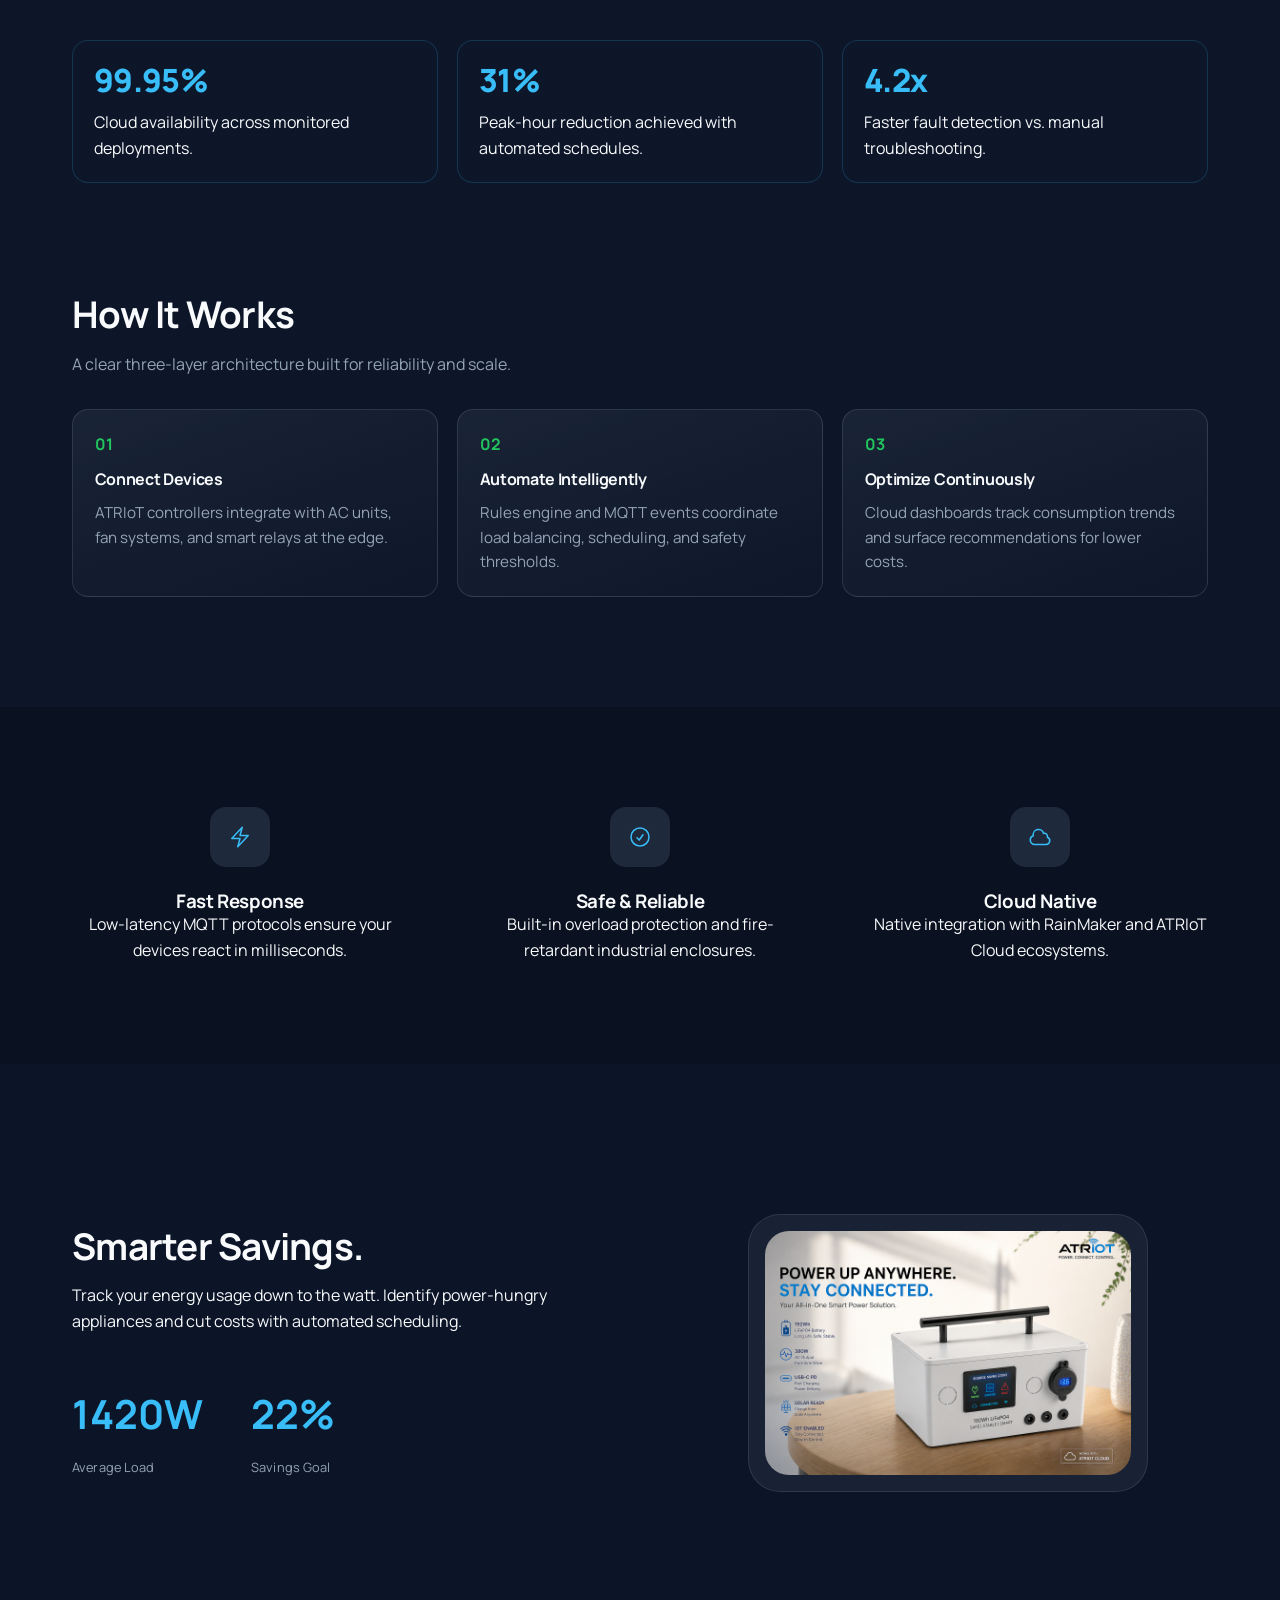
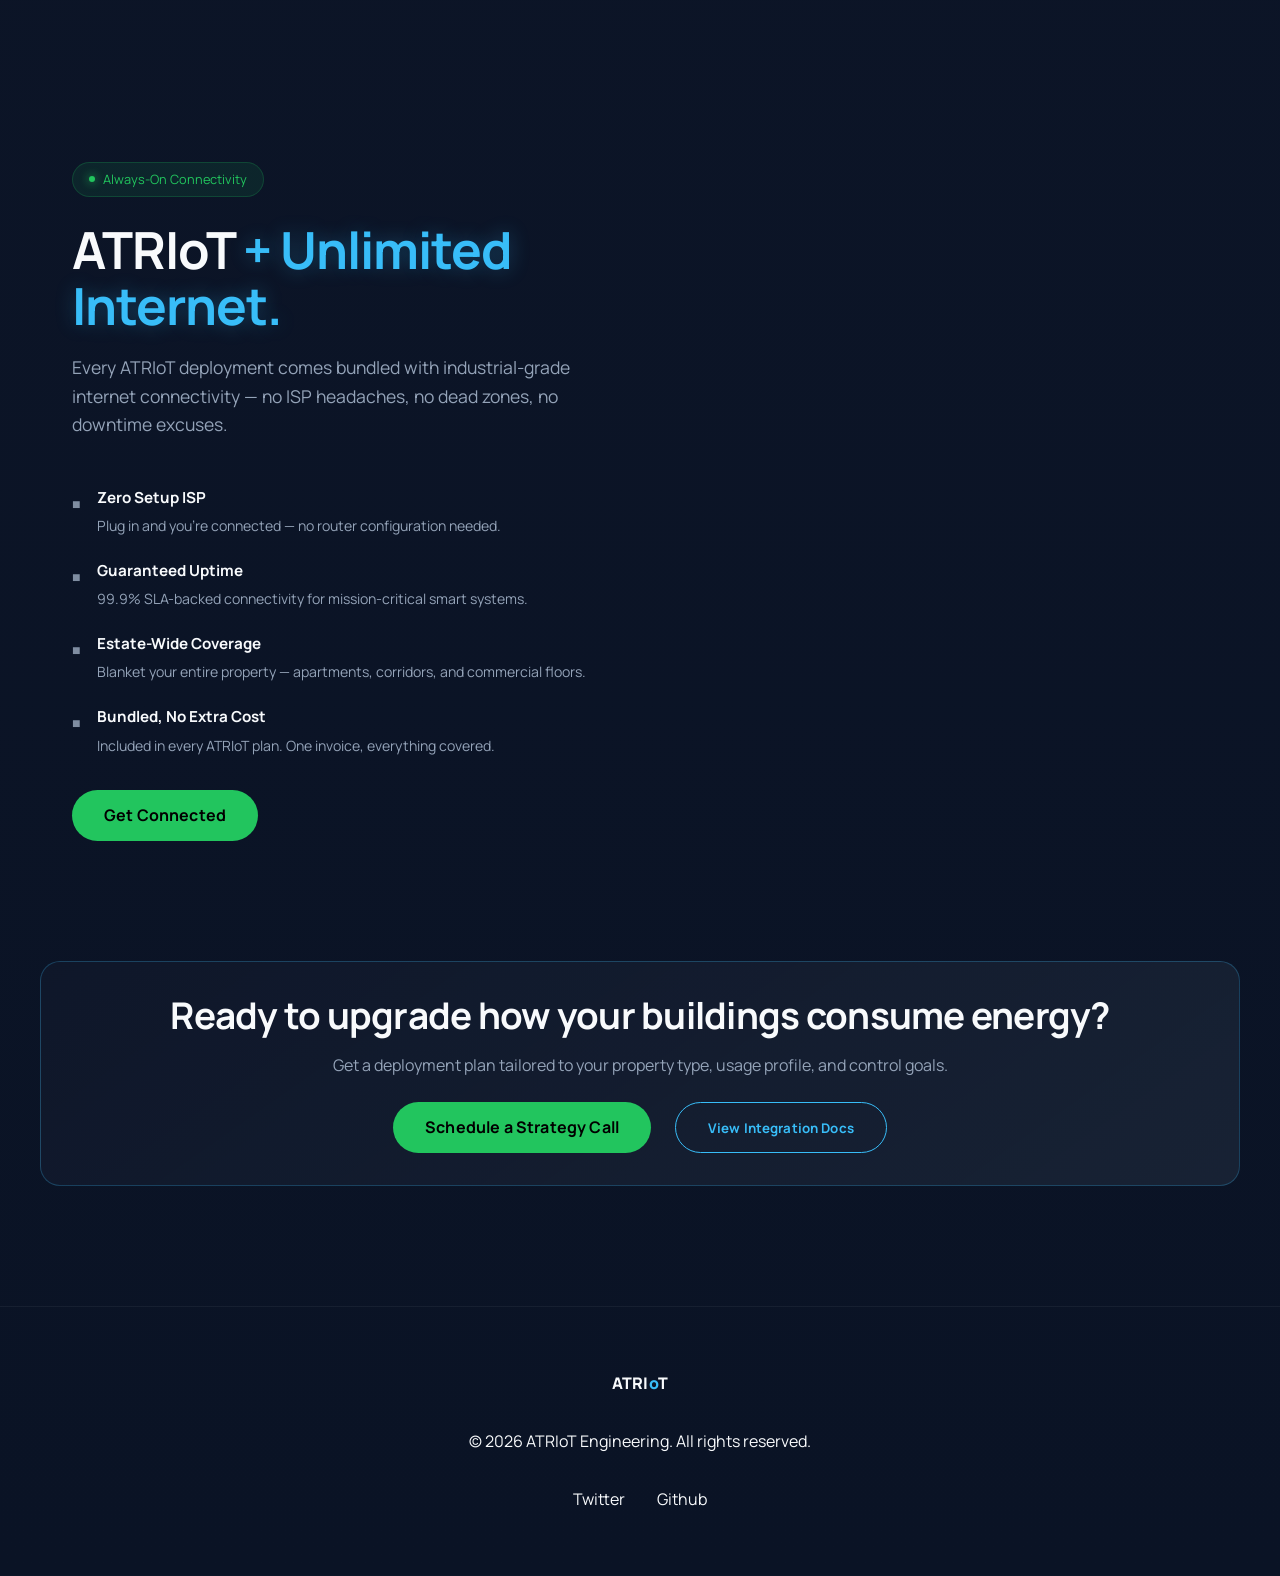
==== commit 074005d2: "feat: add ATRIoT + Unlimited Internet section with auto-scroll gallery" ====
--- a/index.html
+++ b/index.html
@@ -354,6 +354,56 @@
         </div>
     </section>
 
+    <!-- ATRIoT + Unlimited Internet Section -->
+    <section id="internet" class="internet-section">
+        <div class="container hero-grid">
+            <div class="hero-text reveal">
+                <div class="status-badge">
+                    <span class="dot"></span> Always-On Connectivity
+                </div>
+                <h2>ATRIoT <span class="accent-text">+ Unlimited<br>Internet.</span></h2>
+                <p>Every ATRIoT deployment comes bundled with industrial-grade internet connectivity — no ISP headaches, no dead zones, no downtime excuses.</p>
+                <ul class="internet-features">
+                    <li>
+                        <span class="internet-icon">&#9632;</span>
+                        <div>
+                            <strong>Zero Setup ISP</strong>
+                            <span>Plug in and you're connected — no router configuration needed.</span>
+                        </div>
+                    </li>
+                    <li>
+                        <span class="internet-icon">&#9632;</span>
+                        <div>
+                            <strong>Guaranteed Uptime</strong>
+                            <span>99.9% SLA-backed connectivity for mission-critical smart systems.</span>
+                        </div>
+                    </li>
+                    <li>
+                        <span class="internet-icon">&#9632;</span>
+                        <div>
+                            <strong>Estate-Wide Coverage</strong>
+                            <span>Blanket your entire property — apartments, corridors, and commercial floors.</span>
+                        </div>
+                    </li>
+                    <li>
+                        <span class="internet-icon">&#9632;</span>
+                        <div>
+                            <strong>Bundled, No Extra Cost</strong>
+                            <span>Included in every ATRIoT plan. One invoice, everything covered.</span>
+                        </div>
+                    </li>
+                </ul>
+                <div class="hero-btns" style="margin-top: 2rem;">
+                    <a href="https://wa.me/2349137091665?text=Hi%2C%20I%27d%20like%20to%20learn%20about%20ATRIoT%20%2B%20Unlimited%20Internet." target="_blank" rel="noopener noreferrer" class="btn btn-primary">Get Connected</a>
+                </div>
+            </div>
+            <div class="hero-gallery-container reveal" aria-label="ATRIoT Internet gallery">
+                <div class="glow-sphere"></div>
+                <div class="hero-gallery-track" id="internet-gallery-track" role="region" aria-label="Scrollable internet product images"></div>
+            </div>
+        </div>
+    </section>
+
     <section class="final-cta">
         <div class="container final-cta-content reveal">
             <h2>Ready to upgrade how your buildings consume energy?</h2>
--- a/css/style.css
+++ b/css/style.css
@@ -676,6 +676,54 @@
     outline-offset: 2px;
 }
 
+/* ATRIoT + Unlimited Internet */
+.internet-section {
+    padding: 120px 0;
+    position: relative;
+}
+
+.internet-section h2 {
+    font-size: clamp(2rem, 4.5vw, 3.2rem);
+    line-height: 1.1;
+    margin-bottom: 1.25rem;
+}
+
+.internet-features {
+    list-style: none;
+    display: flex;
+    flex-direction: column;
+    gap: 1.25rem;
+    margin-top: 1.75rem;
+}
+
+.internet-features li {
+    display: flex;
+    align-items: flex-start;
+    gap: 1rem;
+}
+
+.internet-icon {
+    color: var(--accent);
+    font-size: 0.55rem;
+    margin-top: 0.45rem;
+    flex-shrink: 0;
+    opacity: 0.85;
+}
+
+.internet-features strong {
+    display: block;
+    font-size: 0.95rem;
+    font-weight: 700;
+    color: var(--text);
+    margin-bottom: 0.2rem;
+}
+
+.internet-features span {
+    font-size: 0.88rem;
+    color: var(--text-muted);
+    line-height: 1.5;
+}
+
 /* Final CTA */
 .final-cta {
     padding: 0 0 120px;
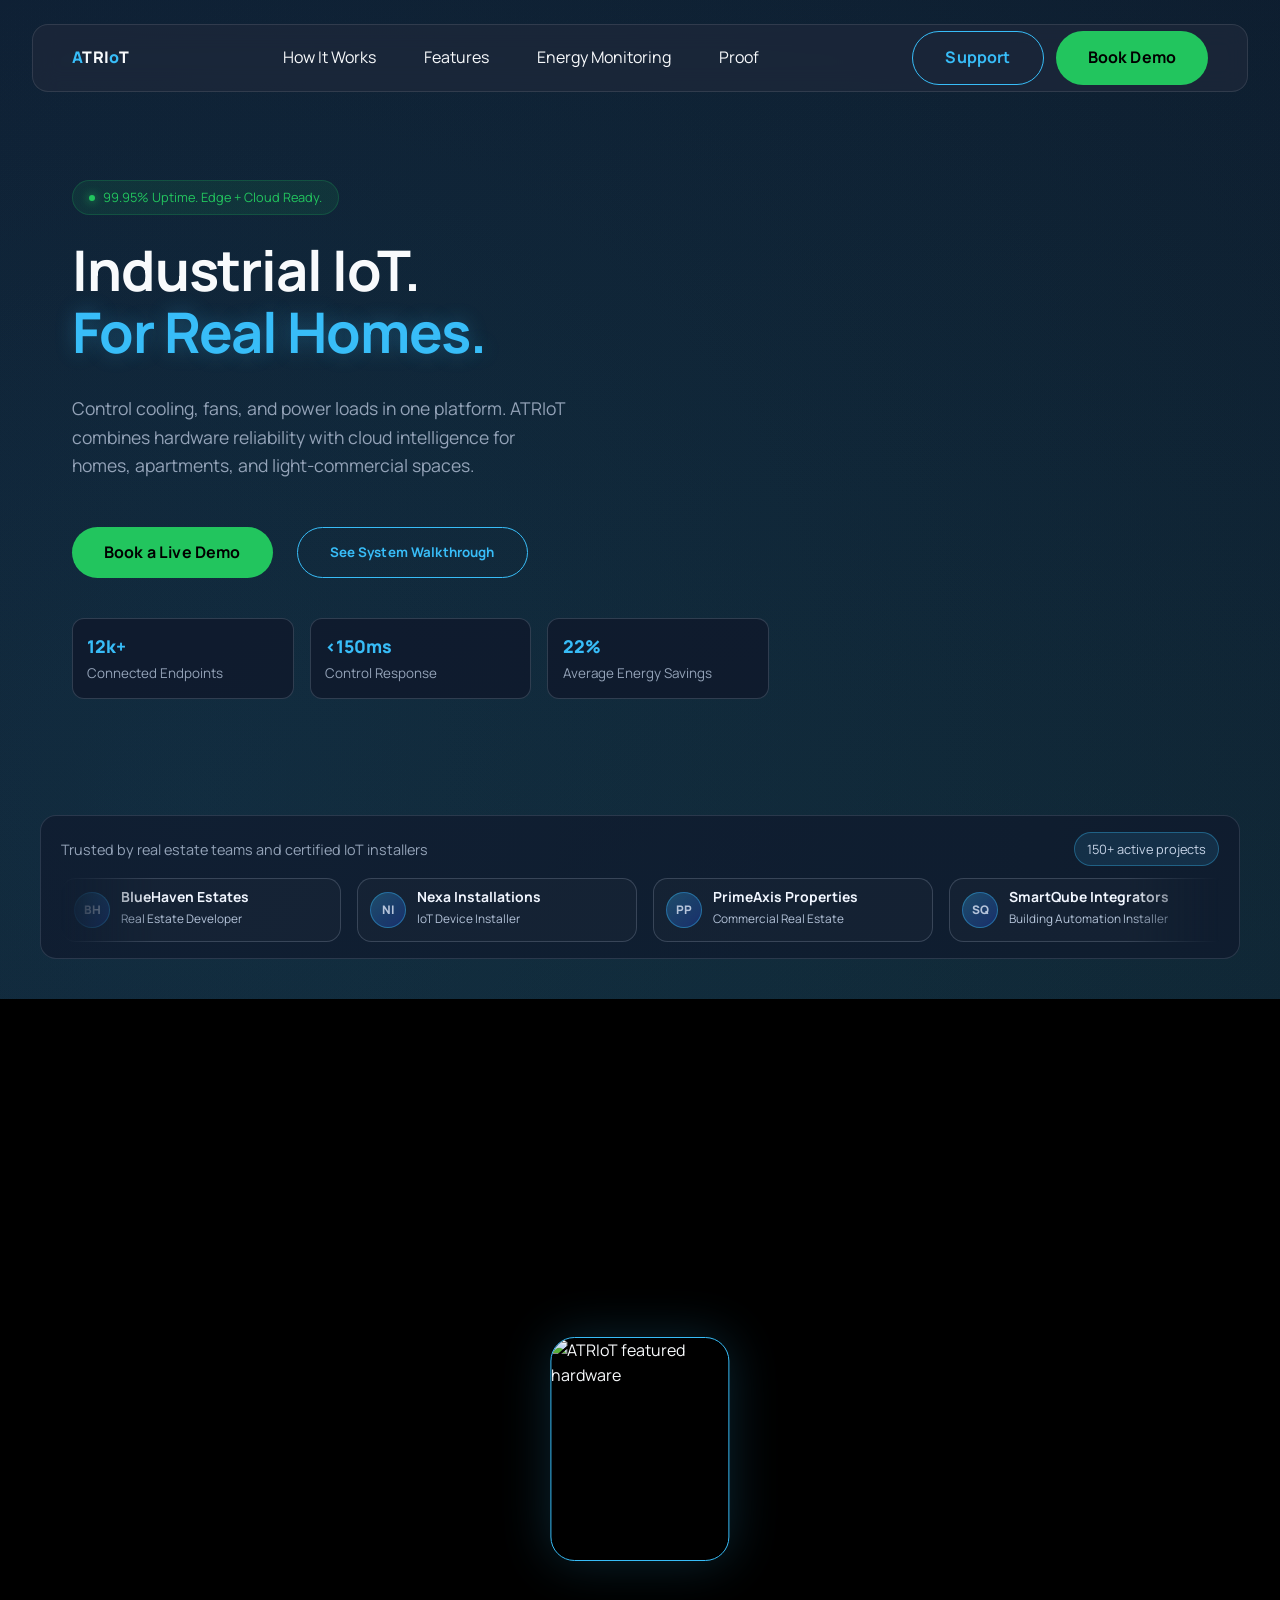
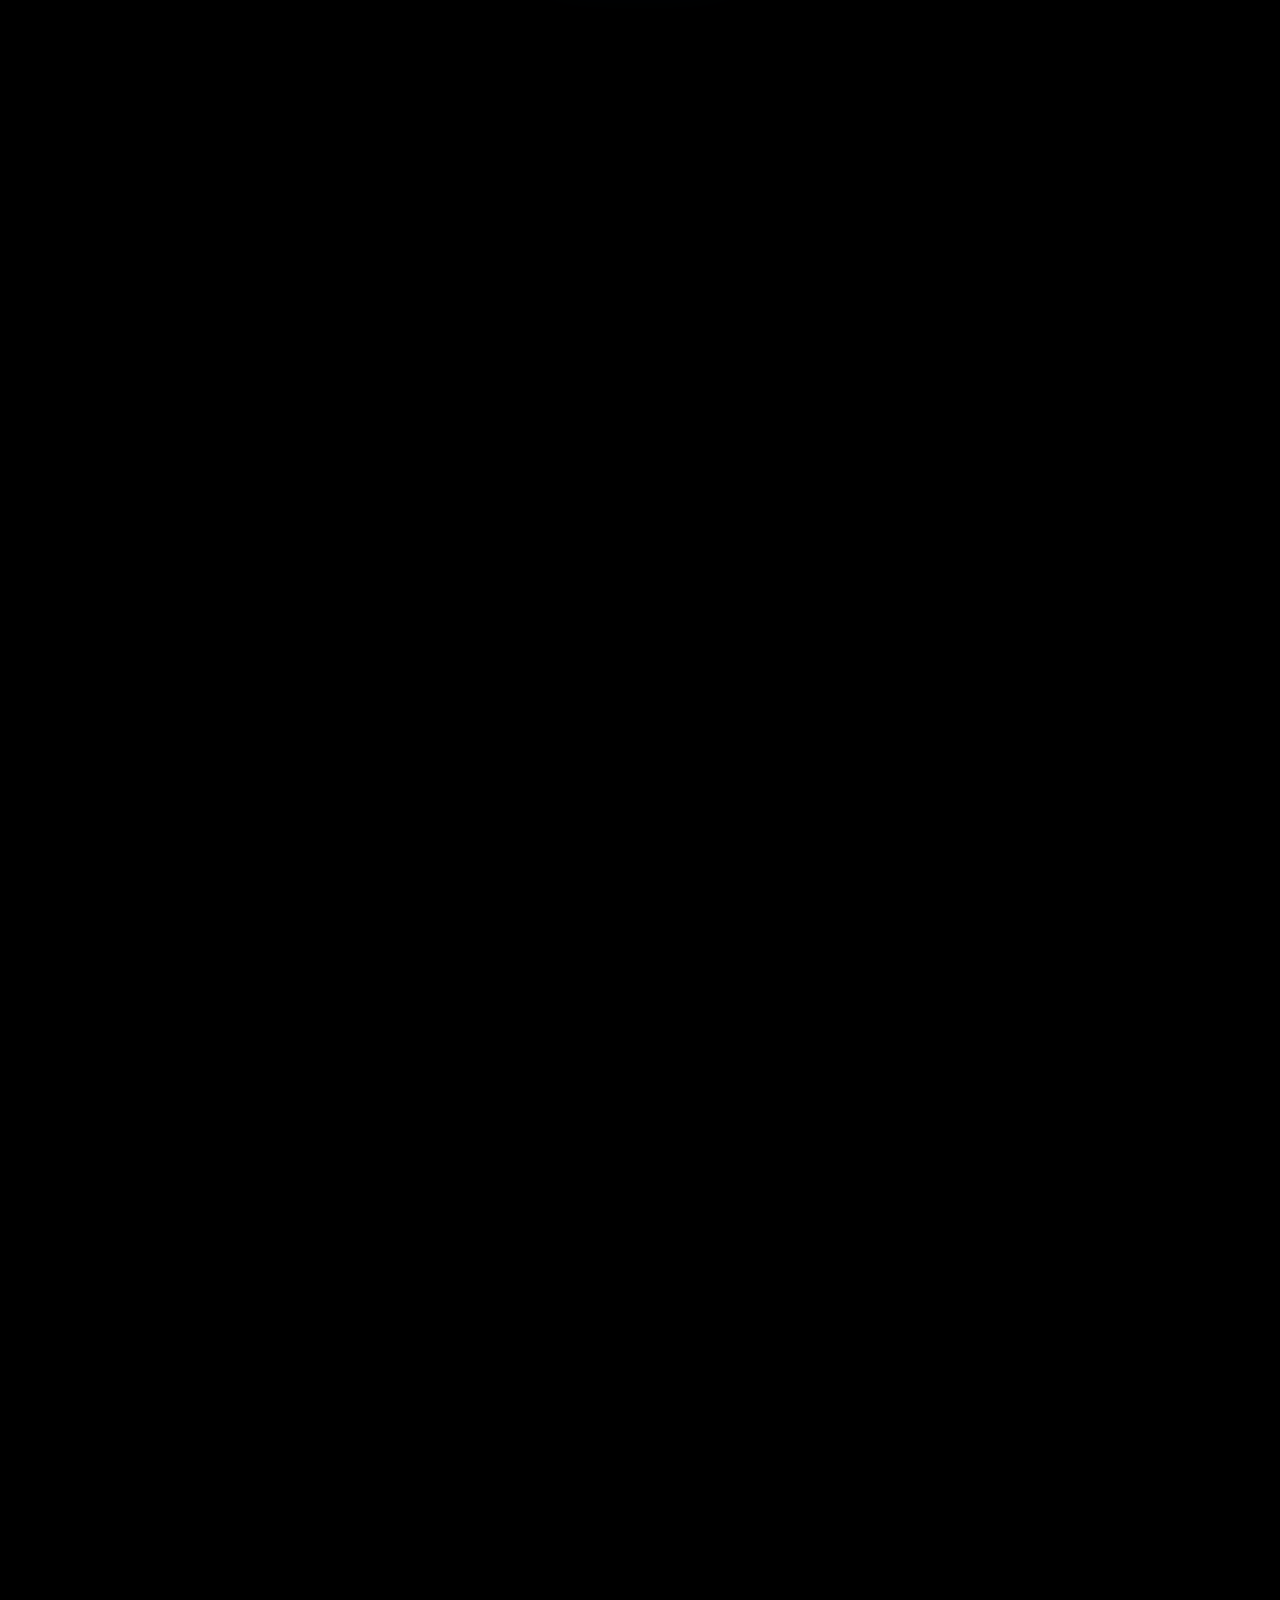
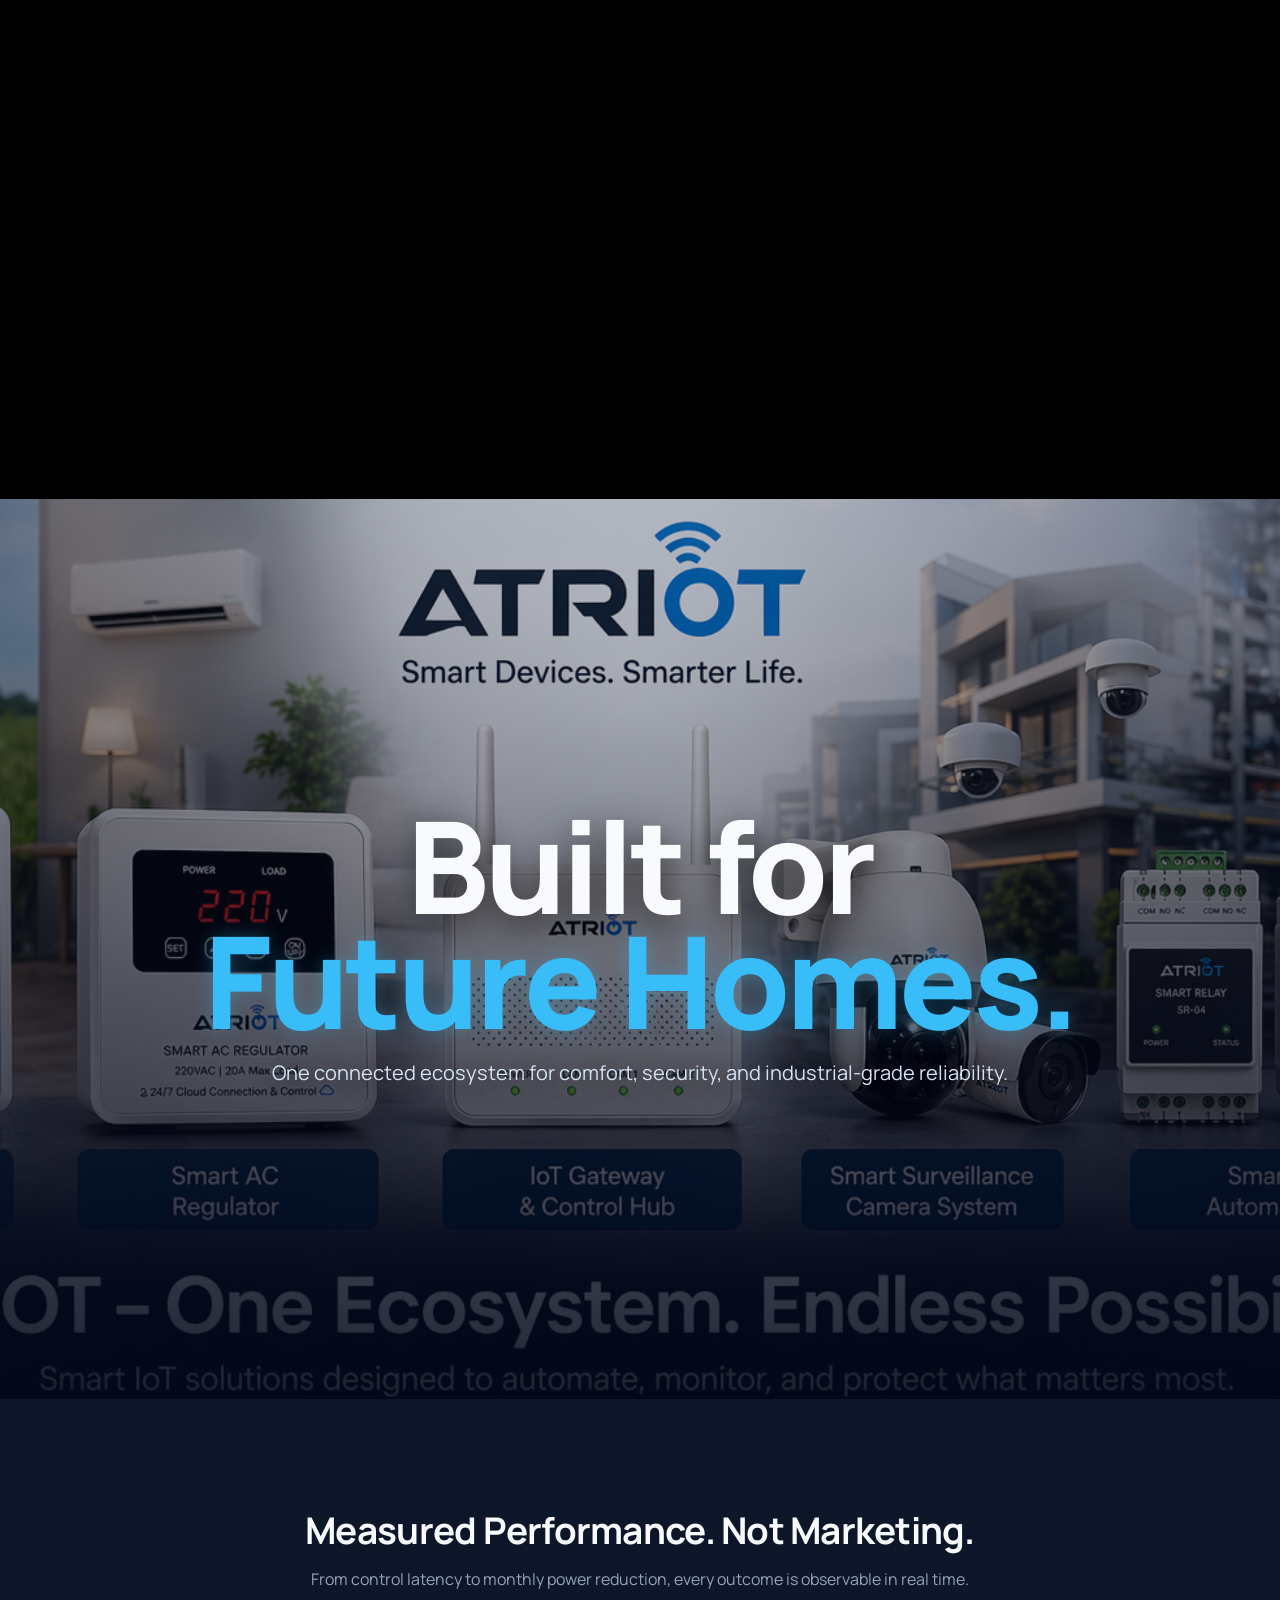
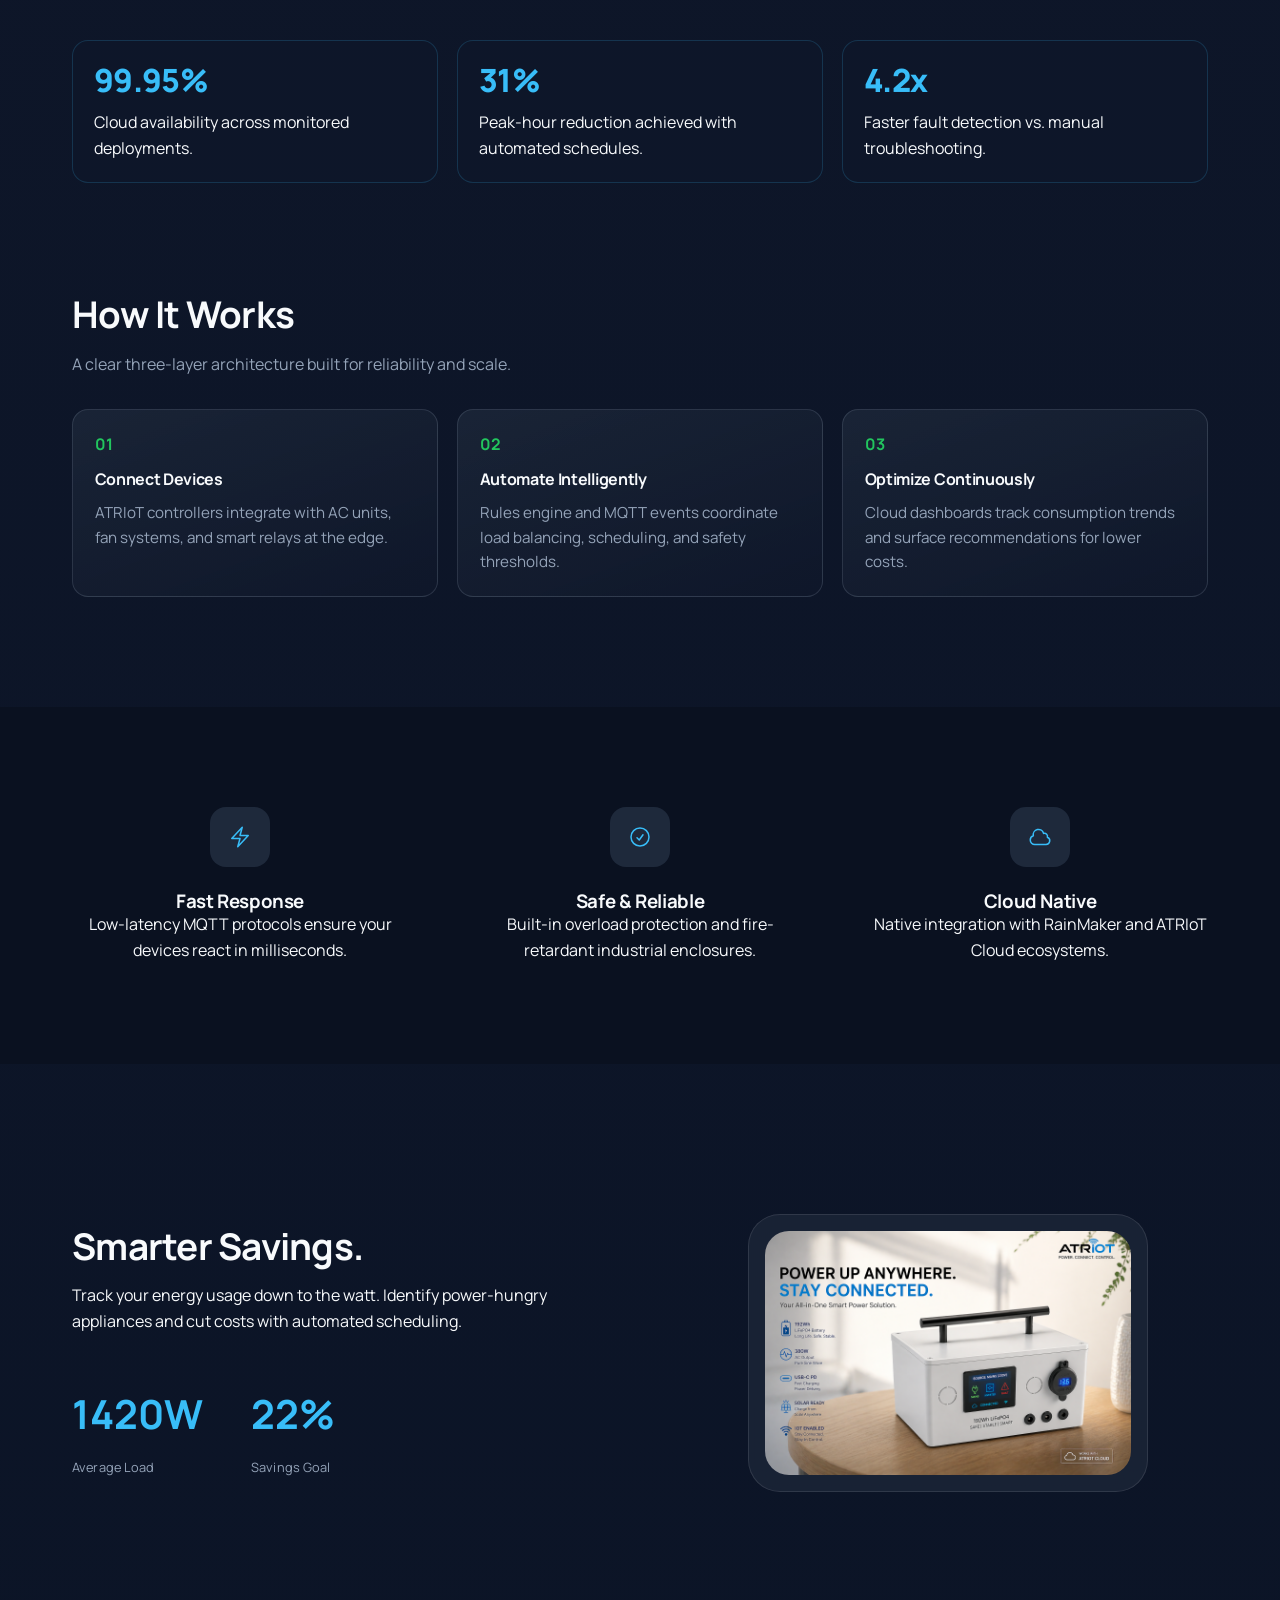
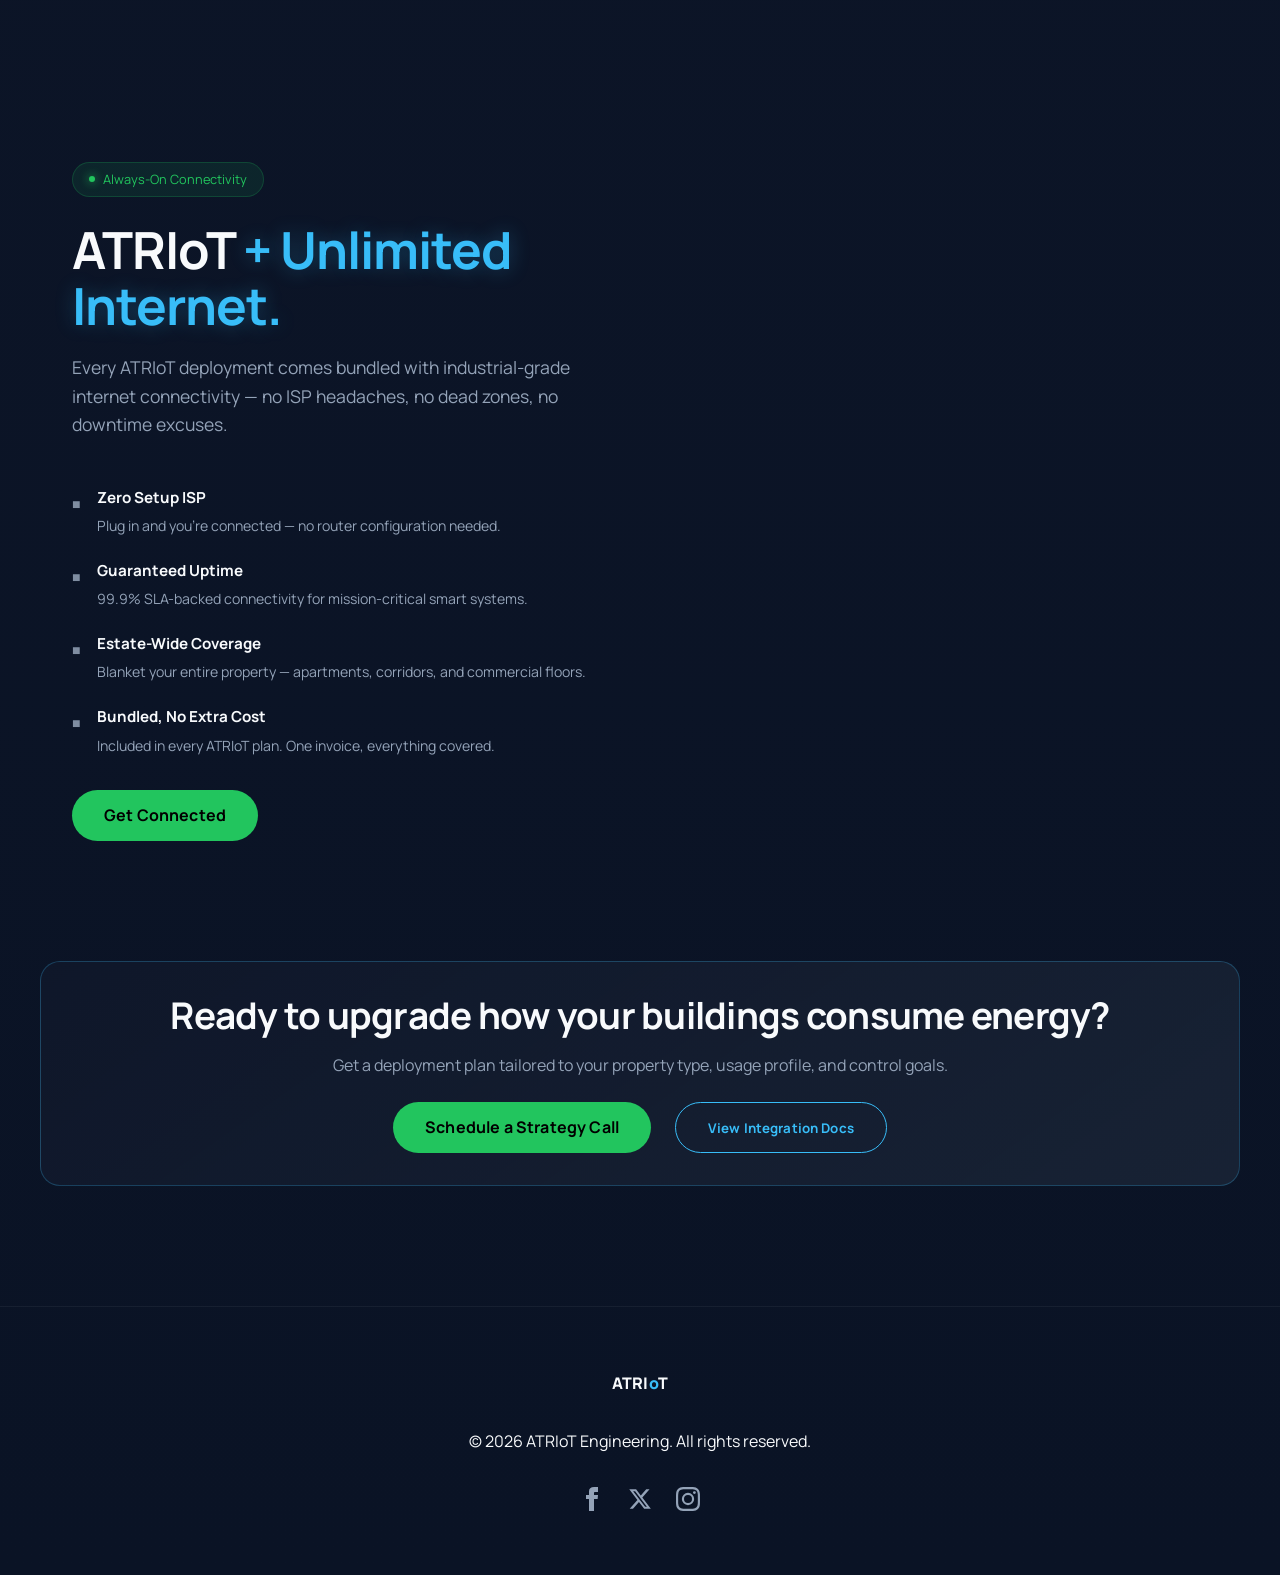
==== commit f35a2461: "feat: add social SVG icons to footer with links" ====
--- a/index.html
+++ b/index.html
@@ -420,8 +420,15 @@
             <div class="footer-logo nav-logo">ATRI<span class="logo-iot">o</span>T</div>
             <p>&copy; 2026 ATRIoT Engineering. All rights reserved.</p>
             <div class="socials">
-                <a href="#" class="cursor-pointer">Twitter</a>
-                <a href="#" class="cursor-pointer">Github</a>
+                <a href="https://web.facebook.com/profile.php?id=61569096717322" target="_blank" rel="noopener noreferrer" class="cursor-pointer" aria-label="Facebook">
+                    <svg width="22" height="22" viewBox="0 0 24 24" fill="currentColor"><path d="M9 8h-3v4h3v12h5v-12h3.642l.358-4h-4v-1.667c0-.955.192-1.333 1.115-1.333h2.885v-5h-3.808c-3.596 0-5.192 1.583-5.192 4.615v3.385z"/></svg>
+                </a>
+                <a href="https://x.com/Atr_Tech_Dave" target="_blank" rel="noopener noreferrer" class="cursor-pointer" aria-label="X (Twitter)">
+                    <svg width="22" height="22" viewBox="0 0 24 24" fill="currentColor"><path d="M18.244 2.25h3.308l-7.227 8.26 8.502 11.24H16.17l-5.214-6.817L4.99 21.75H1.68l7.73-8.835L1.254 2.25H8.08l4.713 6.231zm-1.161 17.52h1.833L7.084 4.126H5.117z"/></svg>
+                </a>
+                <a href="https://www.instagram.com/atrtech001/" target="_blank" rel="noopener noreferrer" class="cursor-pointer" aria-label="Instagram">
+                    <svg width="22" height="22" viewBox="0 0 24 24" fill="currentColor"><path d="M12 2.163c3.204 0 3.584.012 4.85.07 3.252.148 4.771 1.691 4.919 4.919.058 1.265.069 1.645.069 4.849 0 3.205-.012 3.584-.069 4.849-.149 3.225-1.664 4.771-4.919 4.919-1.266.058-1.644.07-4.85.07-3.204 0-3.584-.012-4.849-.07-3.26-.149-4.771-1.699-4.919-4.92-.058-1.265-.07-1.644-.07-4.849 0-3.204.013-3.583.07-4.849.149-3.227 1.664-4.771 4.919-4.919 1.266-.057 1.645-.069 4.849-.069zM12 0C8.741 0 8.333.014 7.053.072 2.695.272.273 2.69.073 7.052.014 8.333 0 8.741 0 12c0 3.259.014 3.668.072 4.948.2 4.358 2.618 6.78 6.98 6.98C8.333 23.986 8.741 24 12 24c3.259 0 3.668-.014 4.948-.072 4.354-.2 6.782-2.618 6.979-6.98.059-1.28.073-1.689.073-4.948 0-3.259-.014-3.667-.072-4.947-.196-4.354-2.617-6.78-6.979-6.98C15.668.014 15.259 0 12 0zm0 5.838a6.162 6.162 0 100 12.324 6.162 6.162 0 000-12.324zM12 16a4 4 0 110-8 4 4 0 010 8zm6.406-11.845a1.44 1.44 0 100 2.881 1.44 1.44 0 000-2.881z"/></svg>
+                </a>
             </div>
         </div>
     </footer>
--- a/css/style.css
+++ b/css/style.css
@@ -757,11 +757,26 @@
 
 .socials {
     display: flex;
-    gap: 2rem;
+    gap: 1.5rem;
+}
+
+.socials a {
+    color: var(--text-muted);
+    transition: color 0.2s ease, transform 0.2s ease;
+    display: flex;
+    align-items: center;
+    justify-content: center;
+}
+
+.socials a svg {
+    width: 24px;
+    height: 24px;
+    fill: currentColor;
 }
 
 .socials a:hover {
     color: var(--accent);
+    transform: translateY(-2px);
 }
 
 /* Immersive Motion Reveal Section */
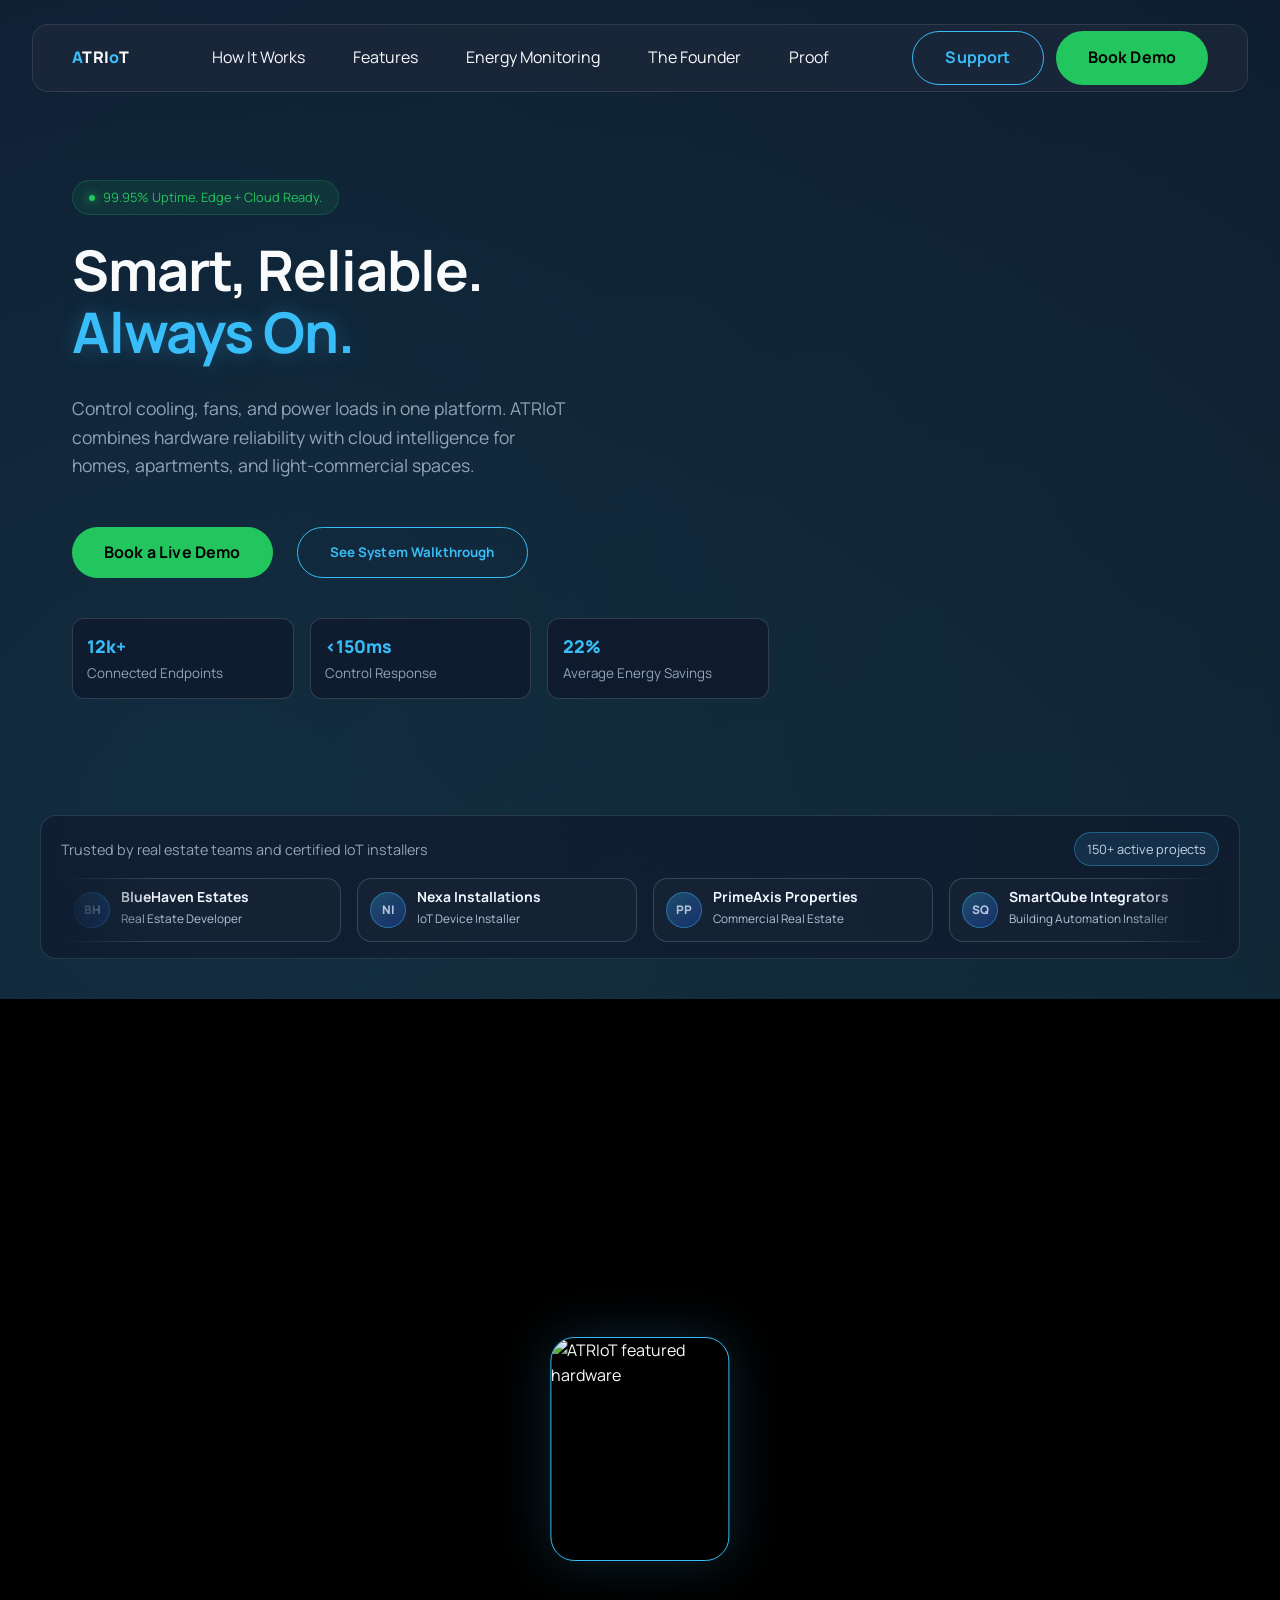
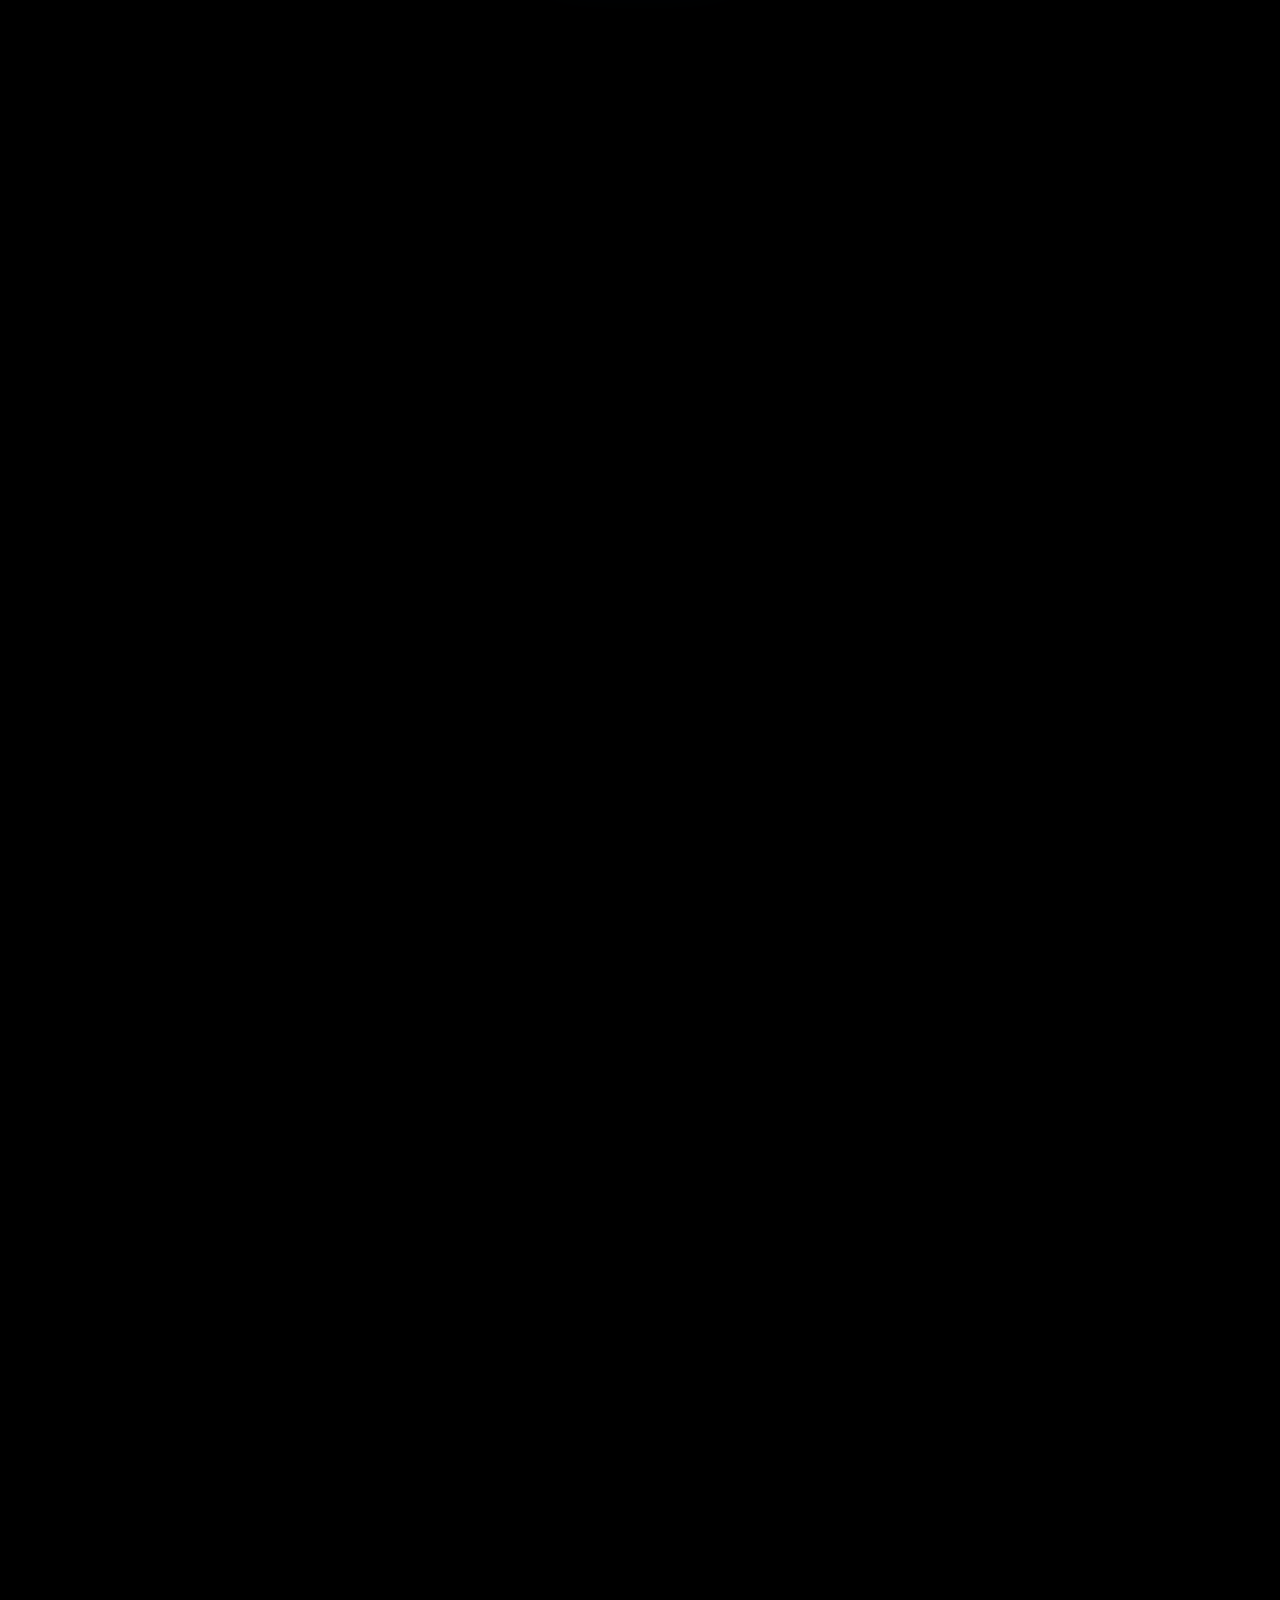
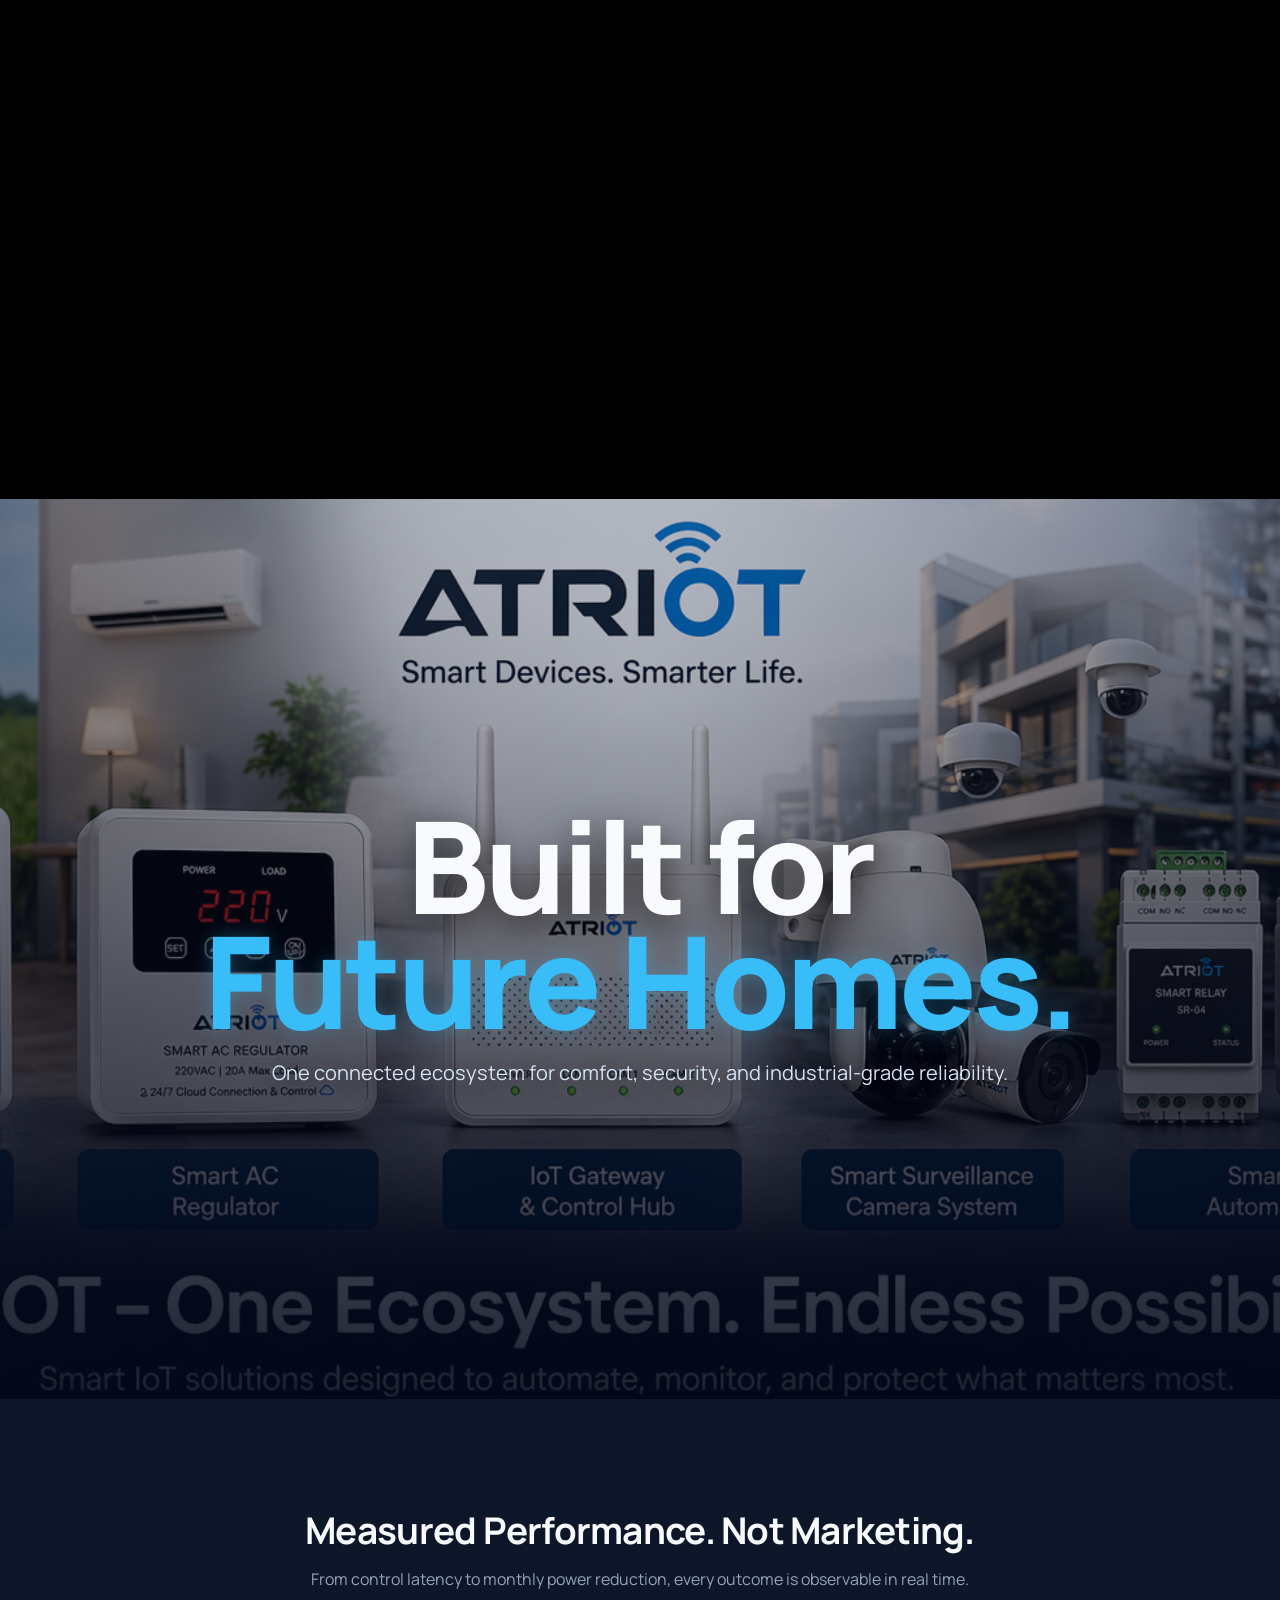
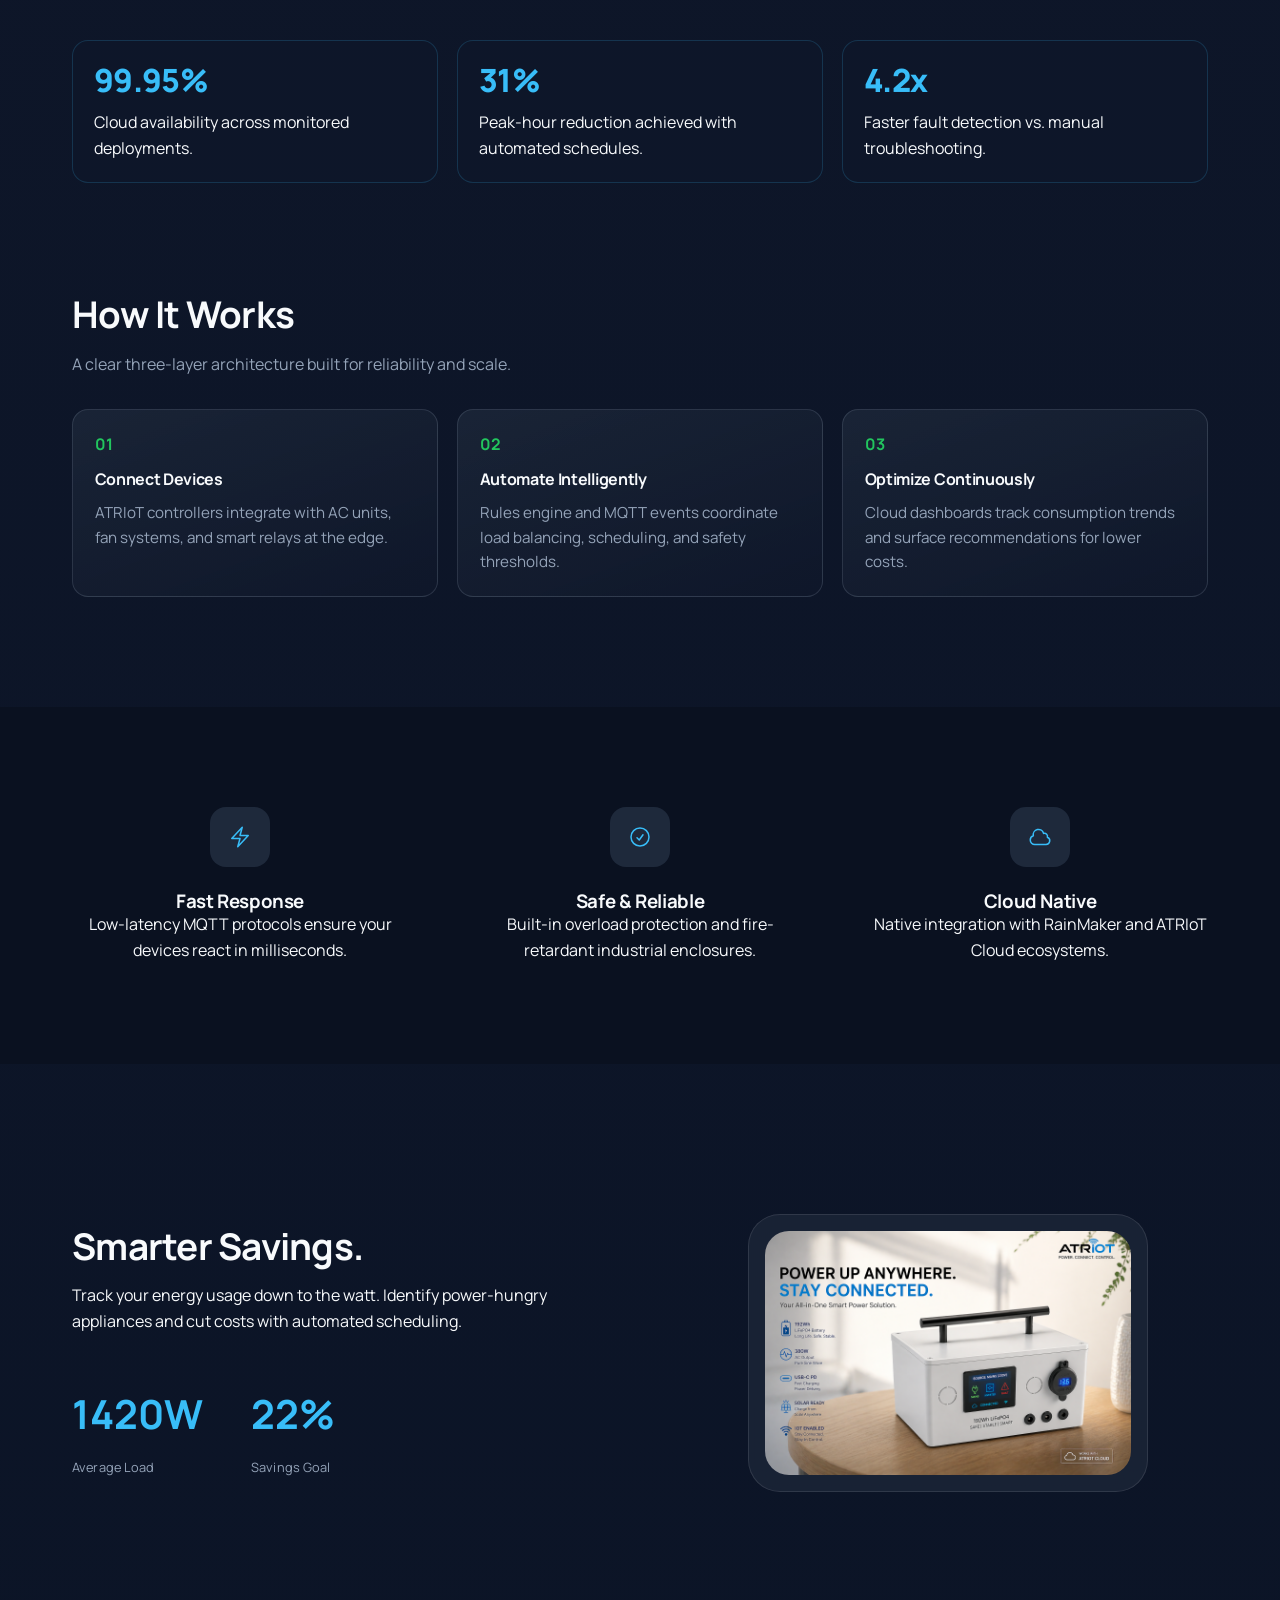
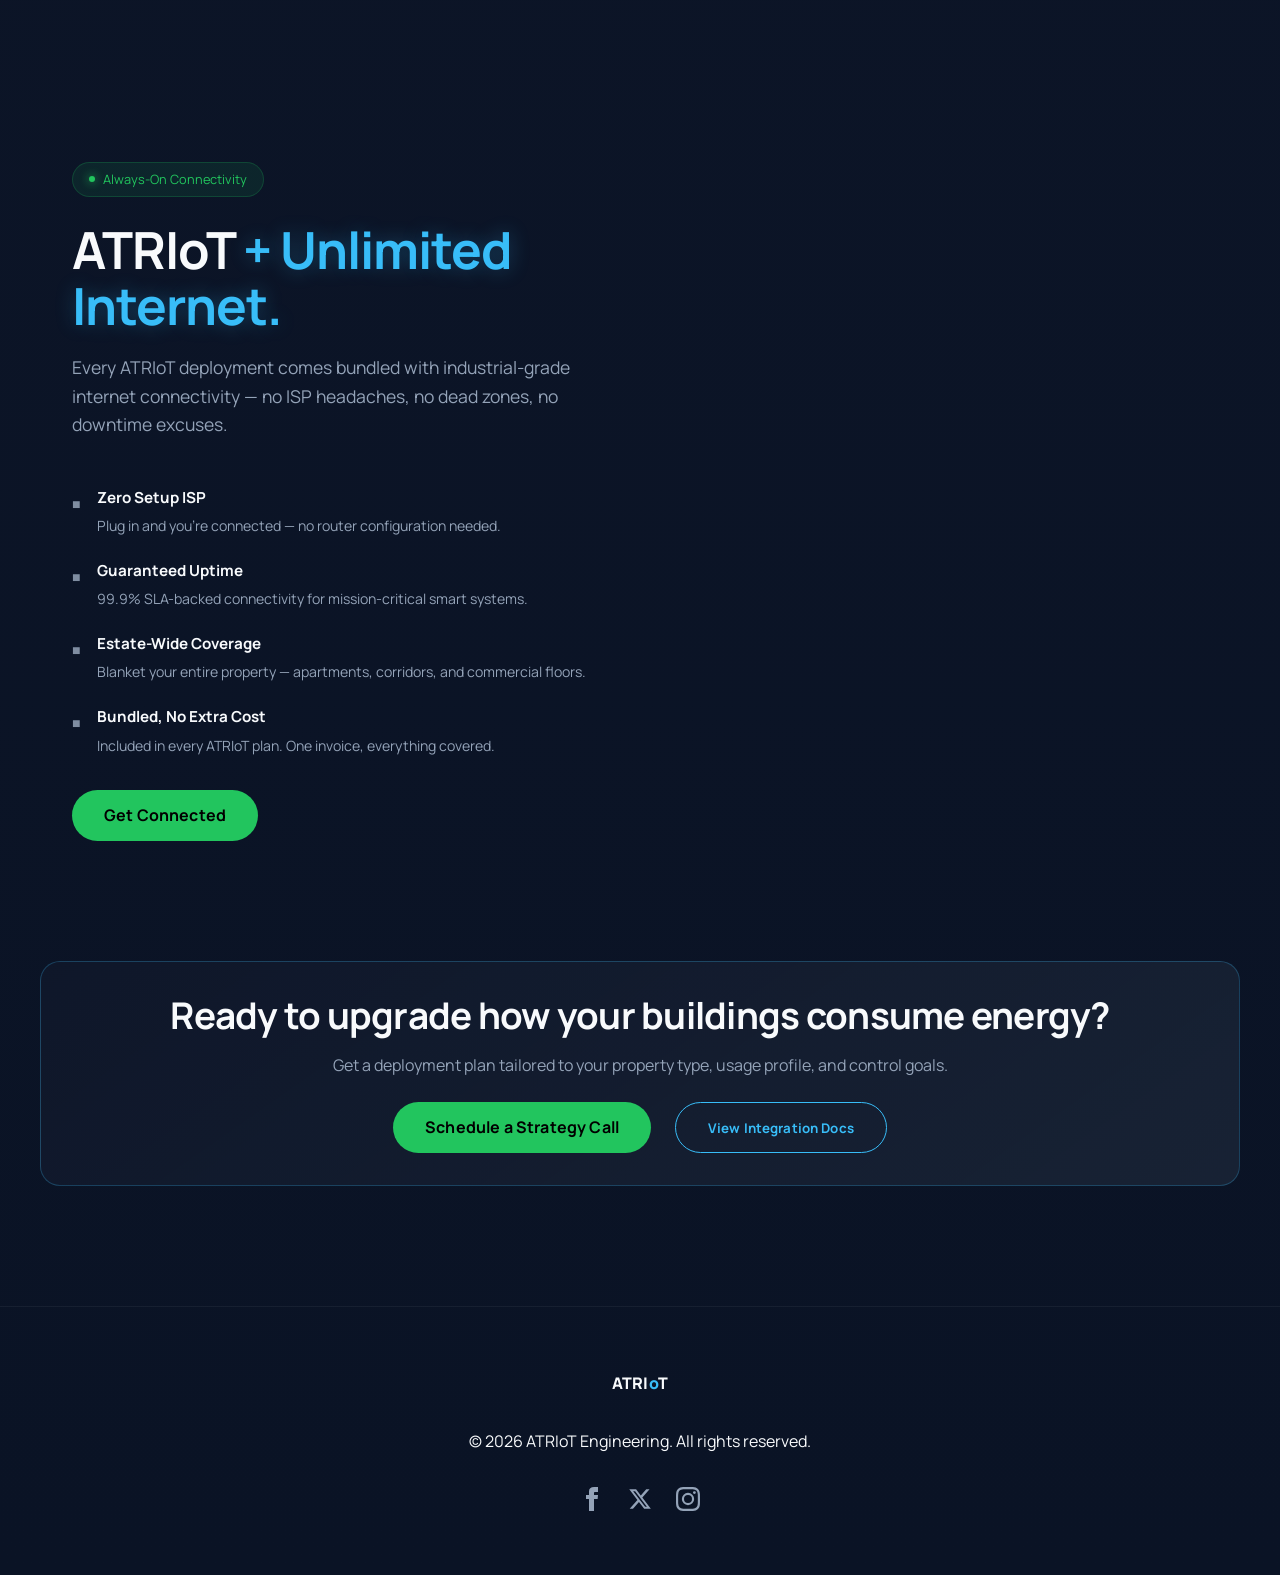
==== commit 389d436d: "Integrate and adapt the David Adebayo founder portfolio" ====
--- a/index.html
+++ b/index.html
@@ -24,6 +24,7 @@
                 <li><a href="#how-it-works">How It Works</a></li>
                 <li><a href="#features">Features</a></li>
                 <li><a href="#energy">Energy Monitoring</a></li>
+                <li><a href="portfolio/index.html">The Founder</a></li>
                 <li><a href="#proof">Proof</a></li>
             </ul>
             <div class="nav-actions">
@@ -40,7 +41,7 @@
                 <div class="status-badge">
                     <span class="dot"></span> 99.95% Uptime. Edge + Cloud Ready.
                 </div>
-                <h1>Industrial IoT.<br><span class="accent-text">For Real Homes.</span></h1>
+                <h1>Smart, Reliable.<br><span class="accent-text">Always On.</span></h1>
                 <p>Control cooling, fans, and power loads in one platform. ATRIoT combines hardware reliability with cloud intelligence for homes, apartments, and light-commercial spaces.</p>
                 <div class="hero-btns">
                     <a href="https://wa.me/2349137091665?text=Hi%2C%20I%27d%20like%20to%20book%20a%20live%20demo%20of%20ATRIoT." target="_blank" rel="noopener noreferrer" class="btn btn-primary">Book a Live Demo</a>
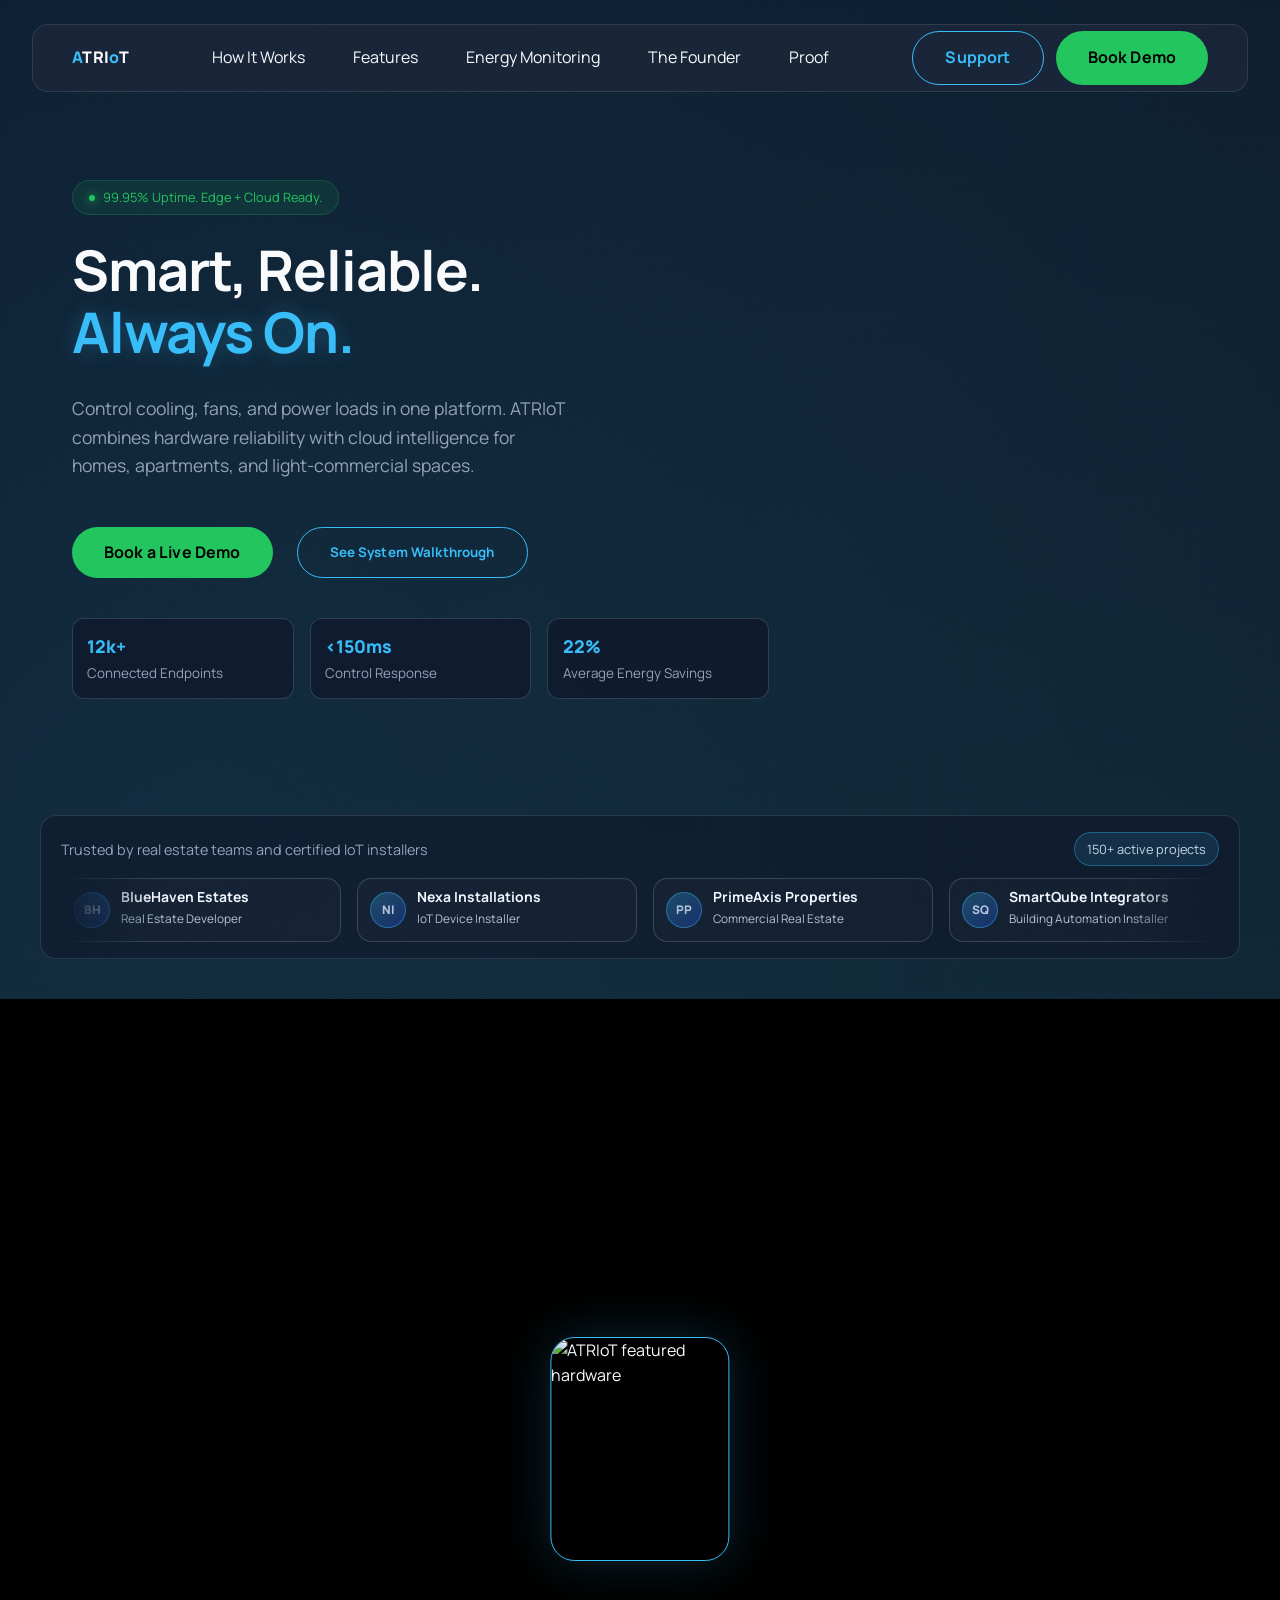
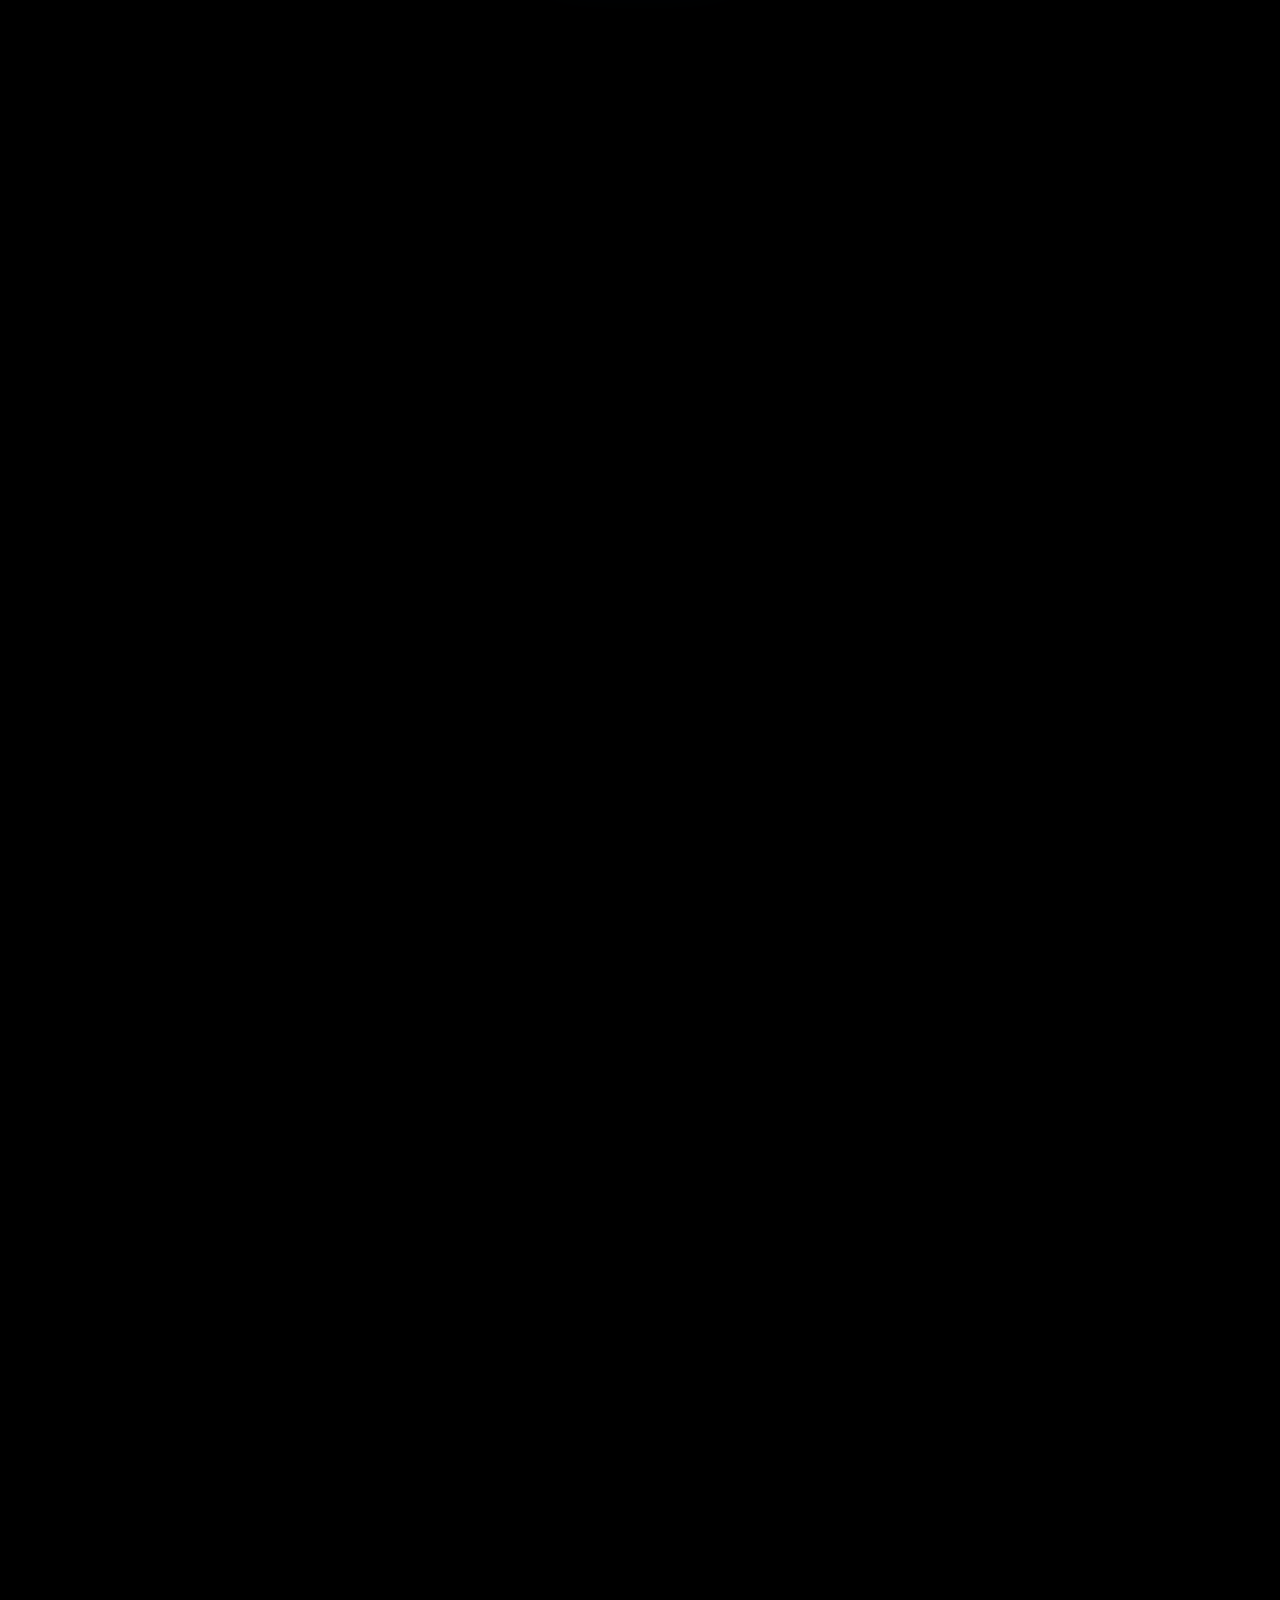
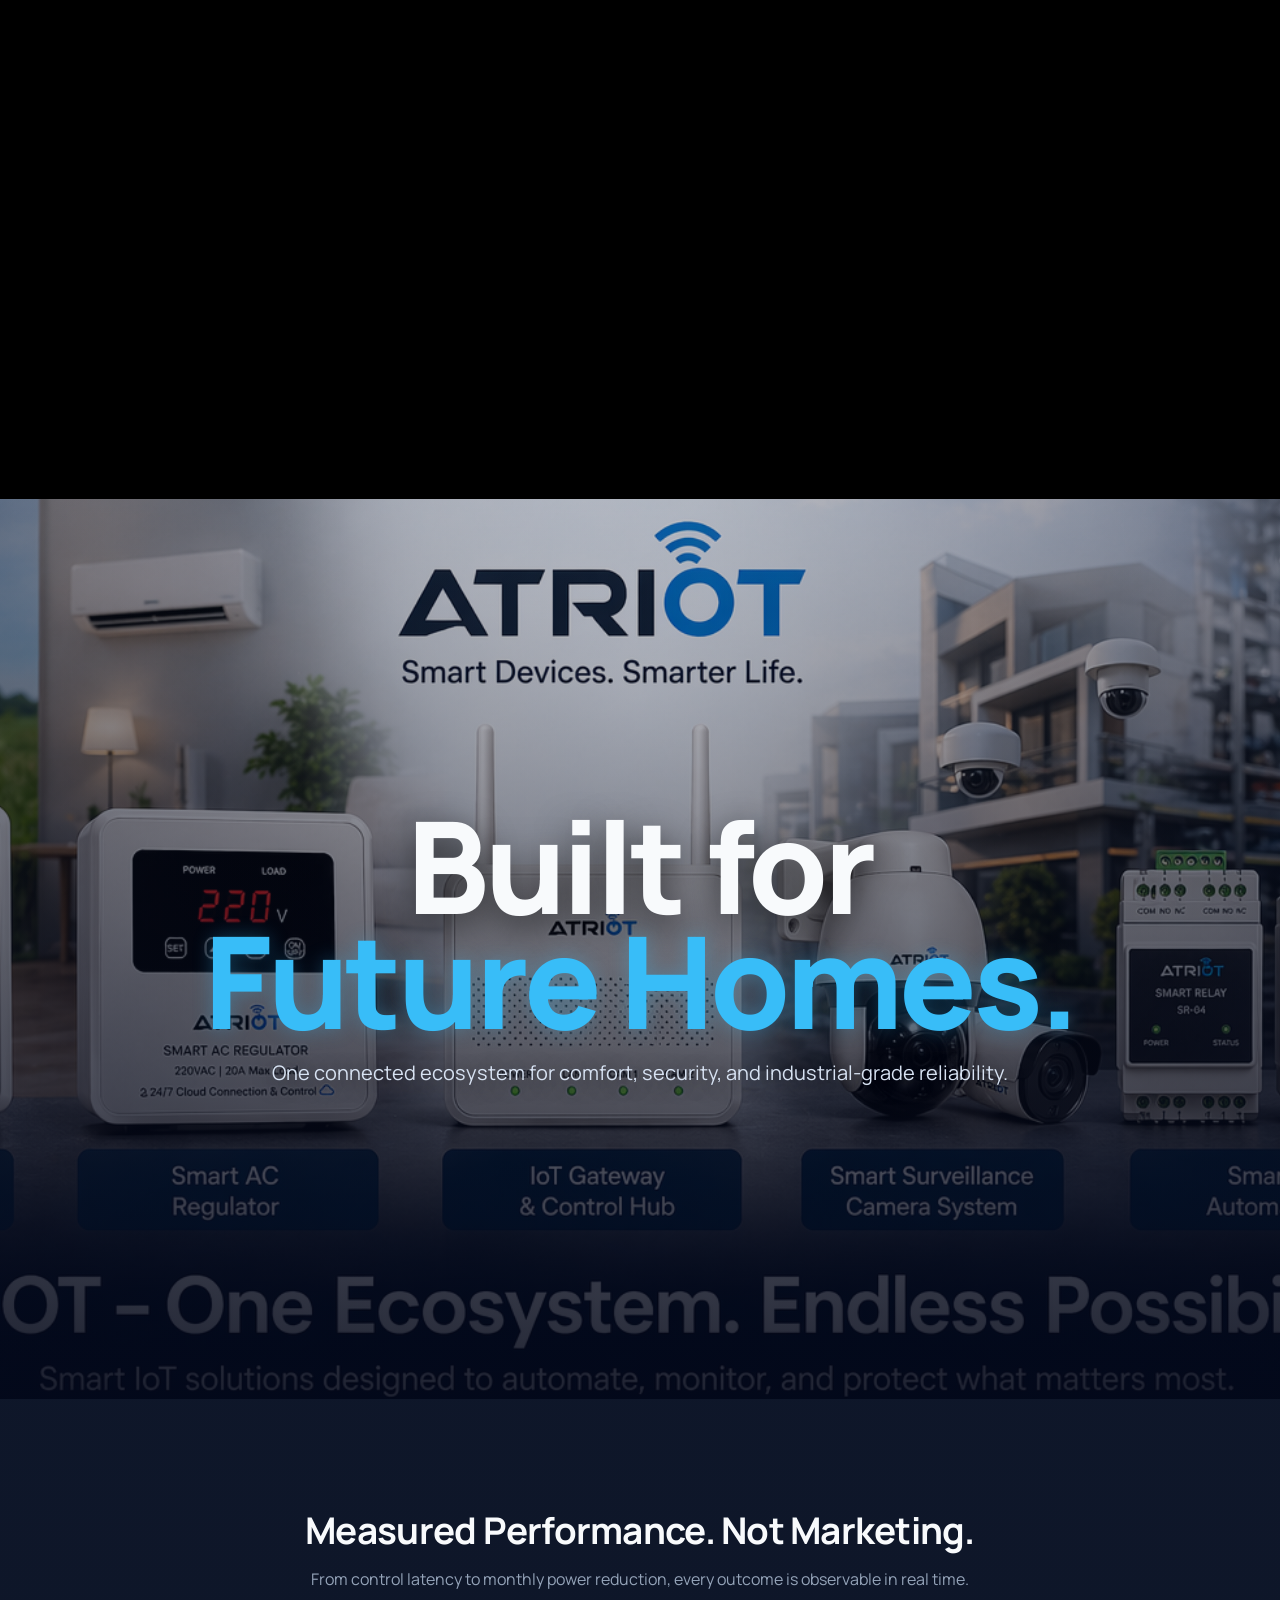
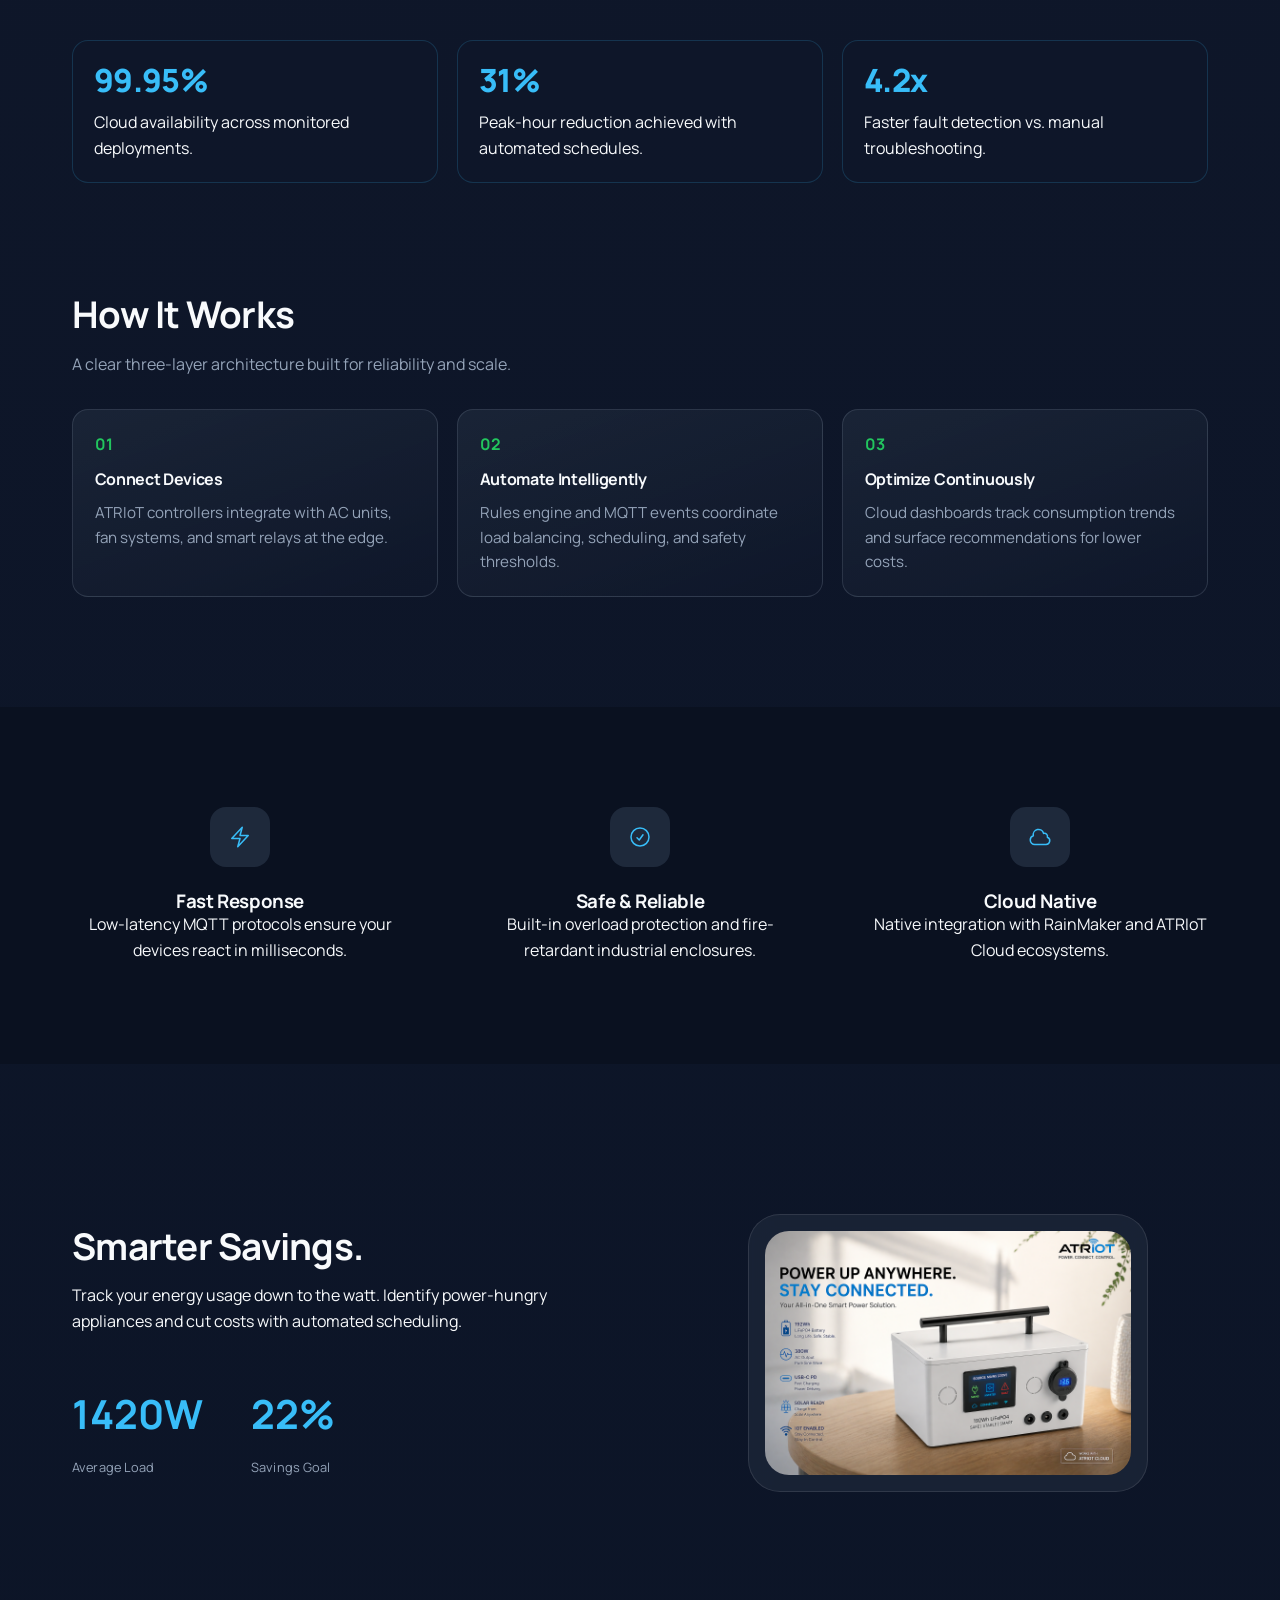
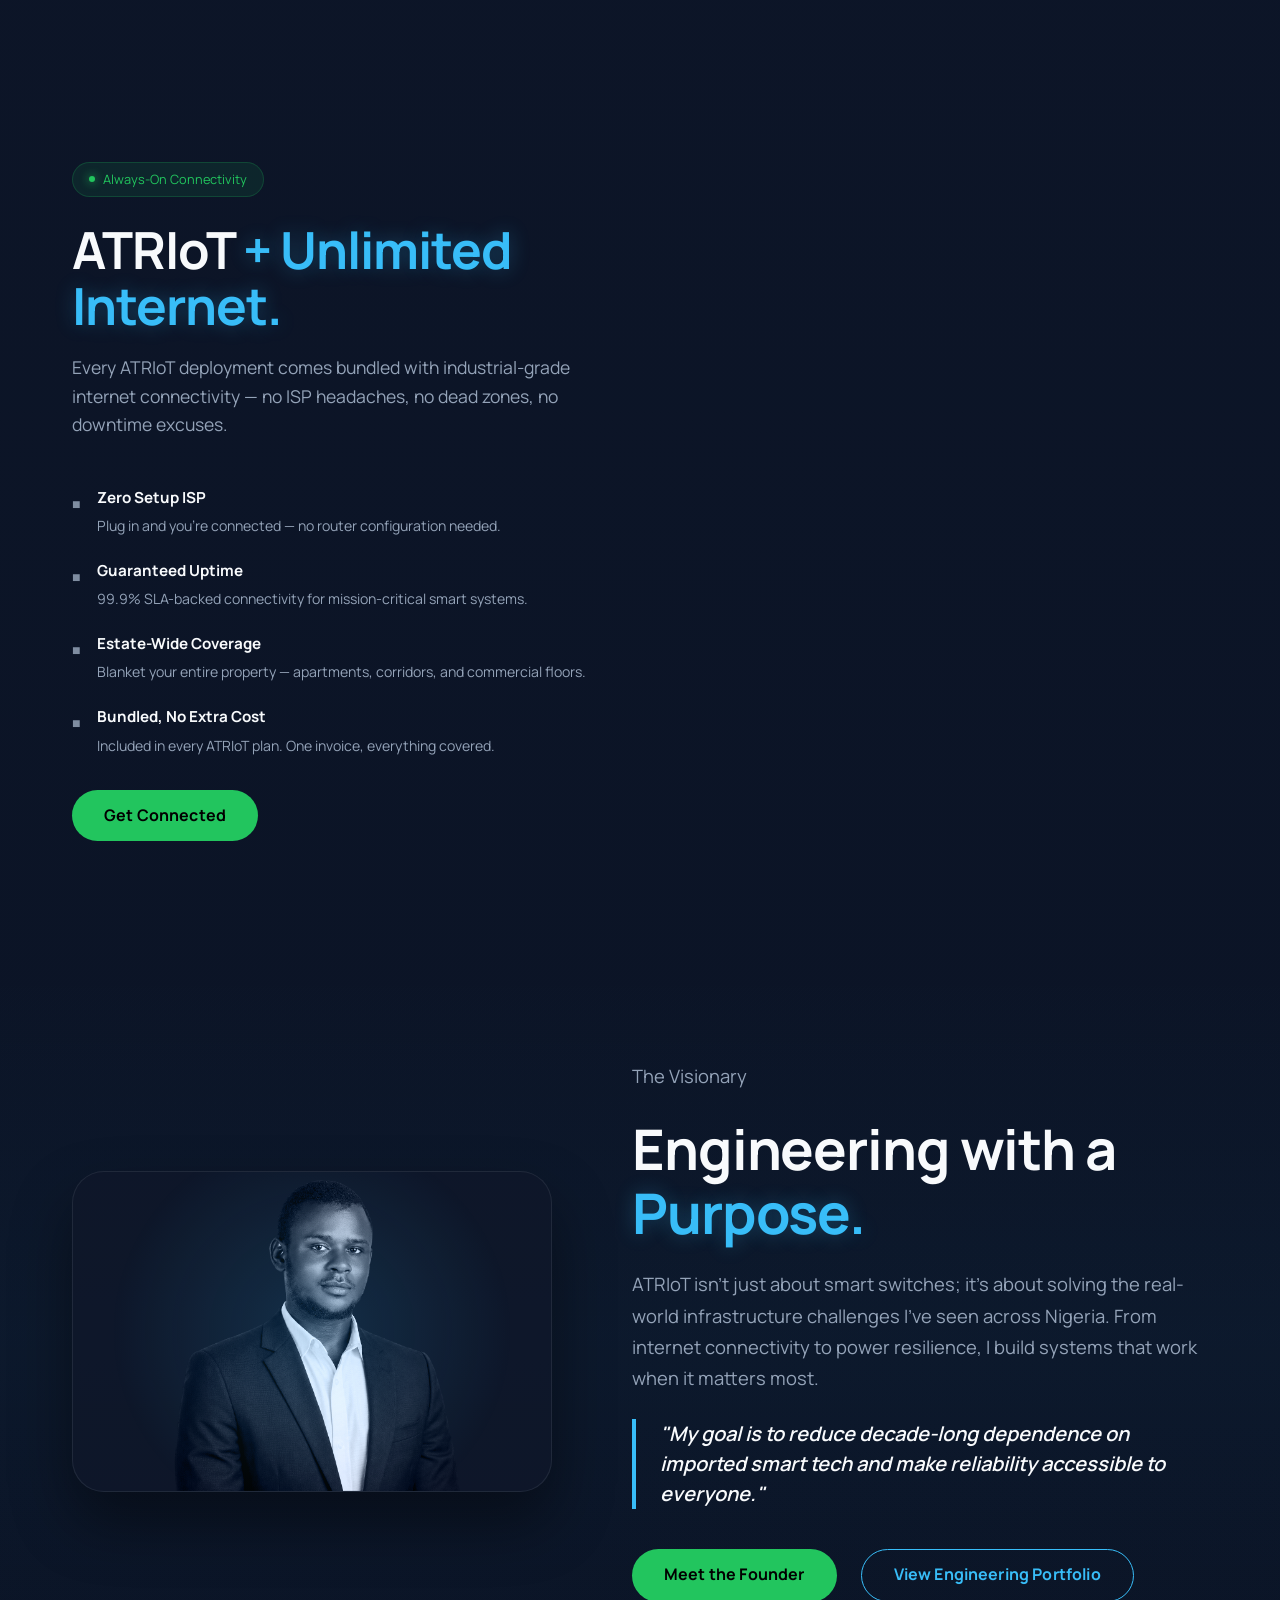
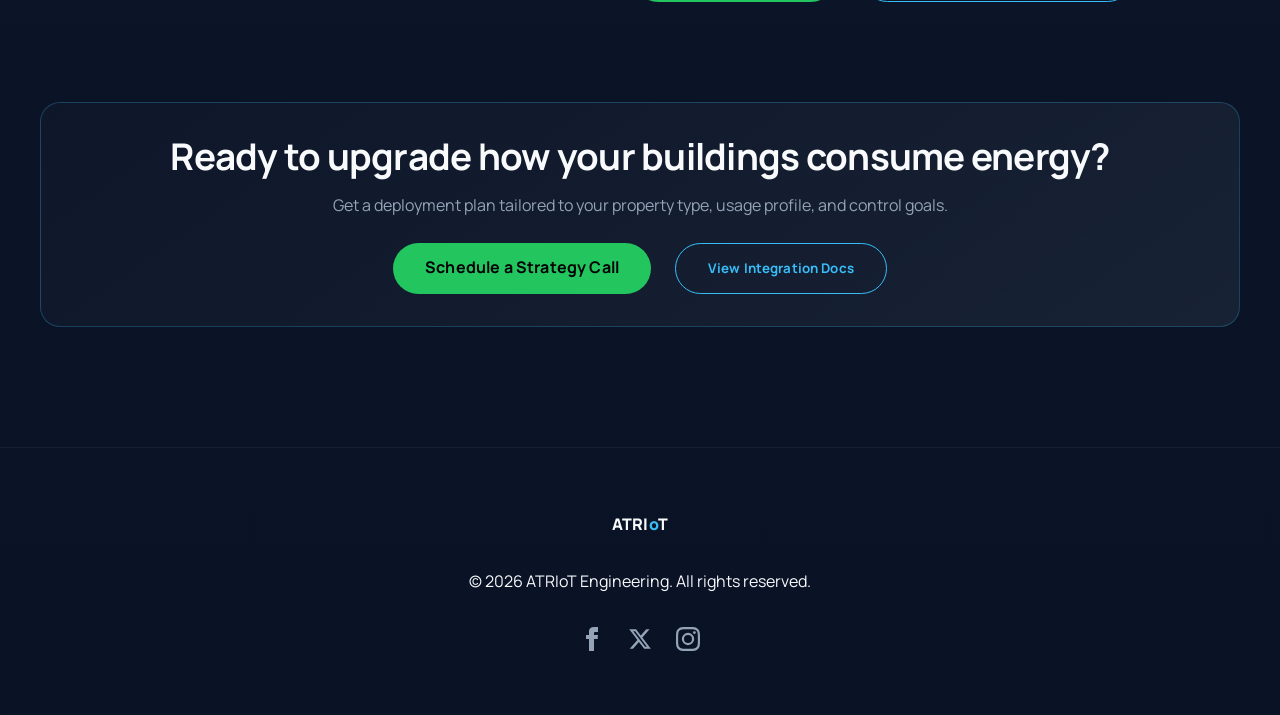
==== commit 42781ed1: "feat: finalize portfolio projects, modernize experience sections, and add founder spotlight to landi" ====
--- a/index.html
+++ b/index.html
@@ -405,6 +405,34 @@
         </div>
     </section>
 
+    <section class="section founder-spotlight" id="founder">
+        <div class="container founder-grid">
+            <div class="founder-image reveal">
+                <div class="portrait-frame">
+                    <img src="portfolio/assets/generated/portrait-cutout.png" alt="David Adebayo - Founder of ATRIoT">
+                    <div class="frame-glow"></div>
+                </div>
+            </div>
+            <div class="founder-text reveal" data-delay="120">
+                <p class="eyebrow">The Visionary</p>
+                <h2>Engineering with a <span class="accent-text">Purpose.</span></h2>
+                <p>
+                    ATRIoT isn't just about smart switches; it's about solving the real-world infrastructure challenges 
+                    I've seen across Nigeria. From internet connectivity to power resilience, I build systems 
+                    that work when it matters most.
+                </p>
+                <div class="founder-quote">
+                    "My goal is to reduce decade-long dependence on imported smart tech and make reliability 
+                    accessible to everyone."
+                </div>
+                <div class="hero-btns">
+                    <a href="portfolio/index.html" class="btn btn-primary">Meet the Founder</a>
+                    <a href="portfolio/index.html#work" class="btn btn-outline">View Engineering Portfolio</a>
+                </div>
+            </div>
+        </div>
+    </section>
+
     <section class="final-cta">
         <div class="container final-cta-content reveal">
             <h2>Ready to upgrade how your buildings consume energy?</h2>
--- a/css/style.css
+++ b/css/style.css
@@ -993,6 +993,90 @@
     letter-spacing: -0.03em;
 }
 
+/* Founder Spotlight Section */
+.founder-spotlight {
+    padding: 100px 0;
+    background: linear-gradient(180deg, transparent, rgba(56, 189, 248, 0.03), transparent);
+}
+
+.founder-grid {
+    display: grid;
+    grid-template-columns: 1fr 1.2fr;
+    gap: 80px;
+    align-items: center;
+}
+
+.portrait-frame {
+    position: relative;
+    border-radius: 2rem;
+    overflow: hidden;
+    background: var(--surface);
+    border: 1px solid rgba(255, 255, 255, 0.08);
+    box-shadow: 0 30px 60px rgba(0, 0, 0, 0.4);
+}
+
+.portrait-frame img {
+    width: 100%;
+    height: auto;
+    display: block;
+    mix-blend-mode: luminosity;
+    transition: mix-blend-mode 0.5s ease;
+}
+
+.portrait-frame:hover img {
+    mix-blend-mode: normal;
+}
+
+.frame-glow {
+    position: absolute;
+    inset: 0;
+    background: radial-gradient(circle at center, rgba(56, 189, 248, 0.15), transparent 70%);
+    pointer-events: none;
+}
+
+.founder-text h2 {
+    font-size: clamp(2.5rem, 5vw, 3.5rem);
+    margin-bottom: 24px;
+}
+
+.founder-text p {
+    font-size: 1.15rem;
+    color: var(--text-muted);
+    margin-bottom: 24px;
+    line-height: 1.7;
+}
+
+.founder-quote {
+    font-size: 1.25rem;
+    font-weight: 600;
+    font-style: italic;
+    color: var(--text);
+    padding-left: 24px;
+    border-left: 4px solid var(--accent);
+    margin-bottom: 40px;
+    line-height: 1.5;
+}
+
+@media (max-width: 991px) {
+    .founder-grid {
+        grid-template-columns: 1fr;
+        gap: 50px;
+        text-align: center;
+    }
+    
+    .founder-image {
+        max-width: 400px;
+        margin: 0 auto;
+    }
+    
+    .founder-quote {
+        padding-left: 0;
+        border-left: none;
+        border-top: 2px solid var(--accent);
+        padding-top: 24px;
+    }
+}
+
 @media (max-width: 800px) {
     #ecosystem-reveal {
         min-height: 220vh; /* Tighter scroll zone — matches animation duration on mobile */
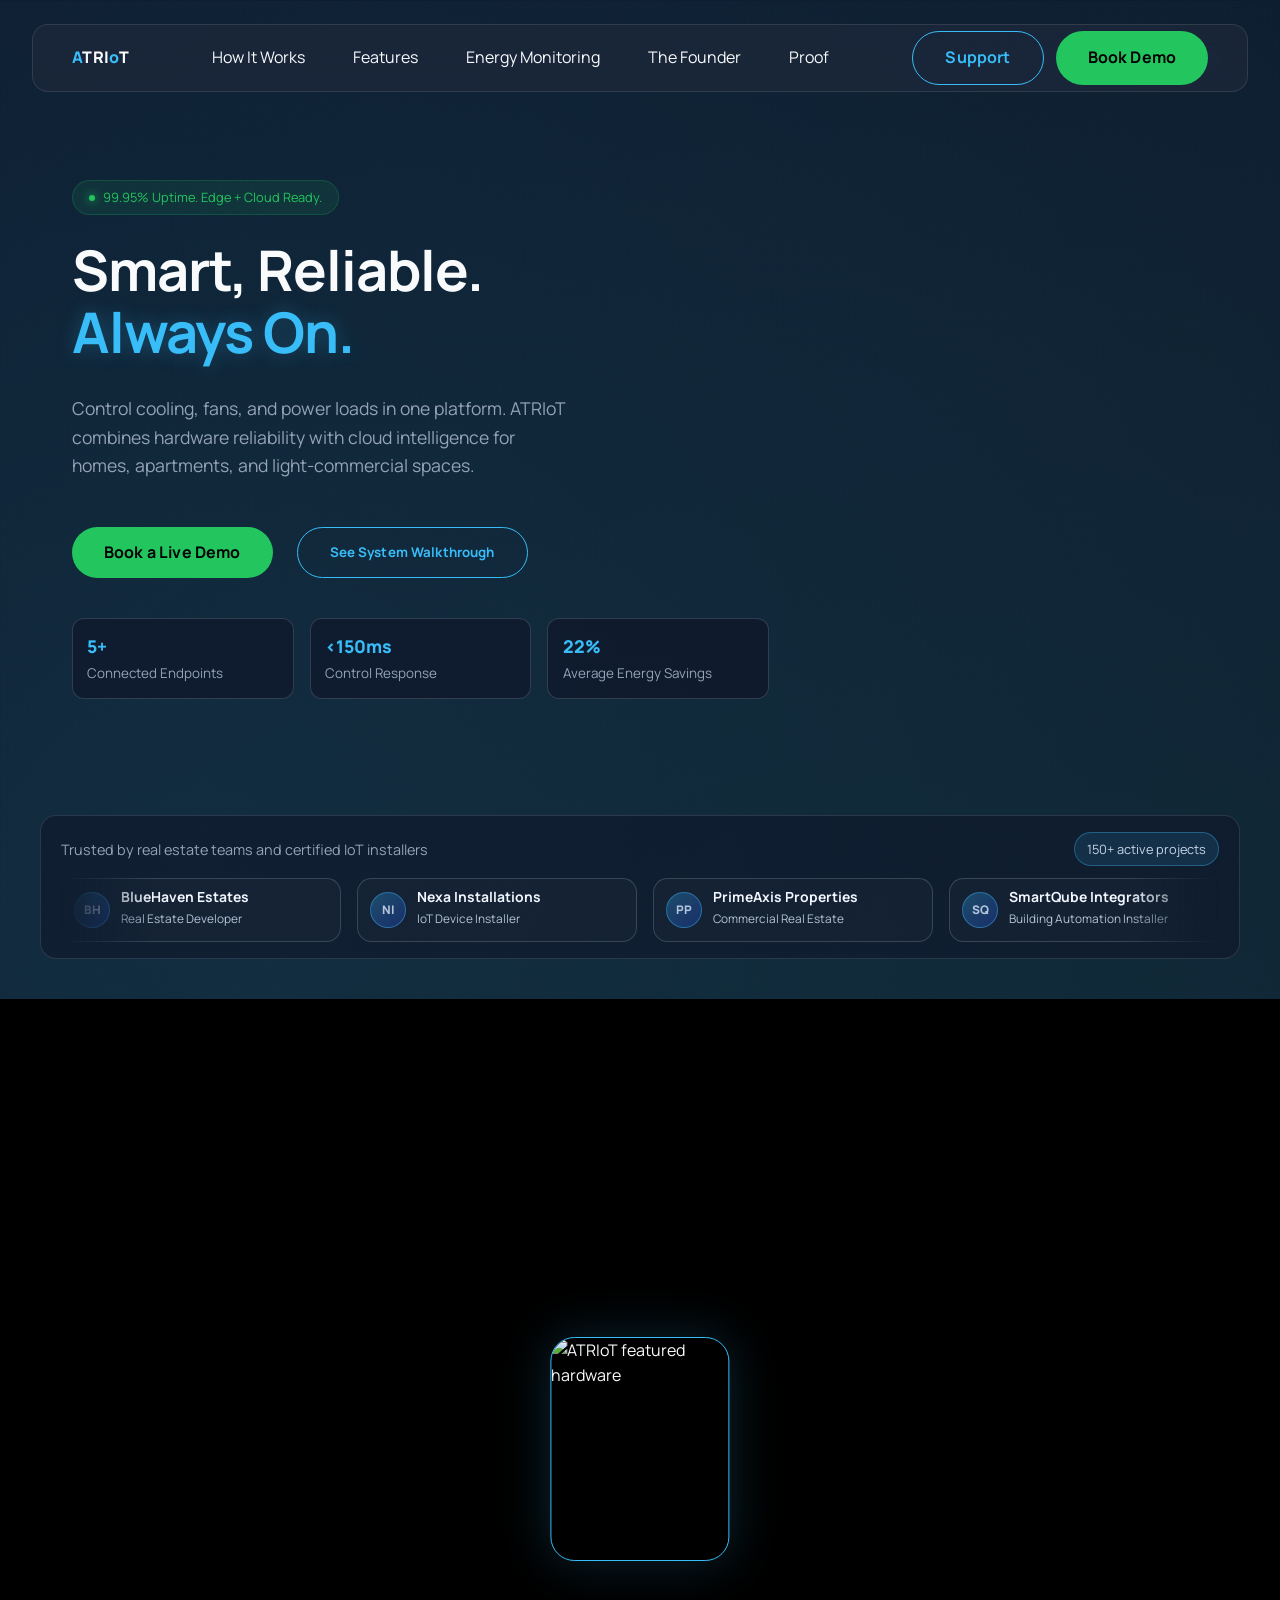
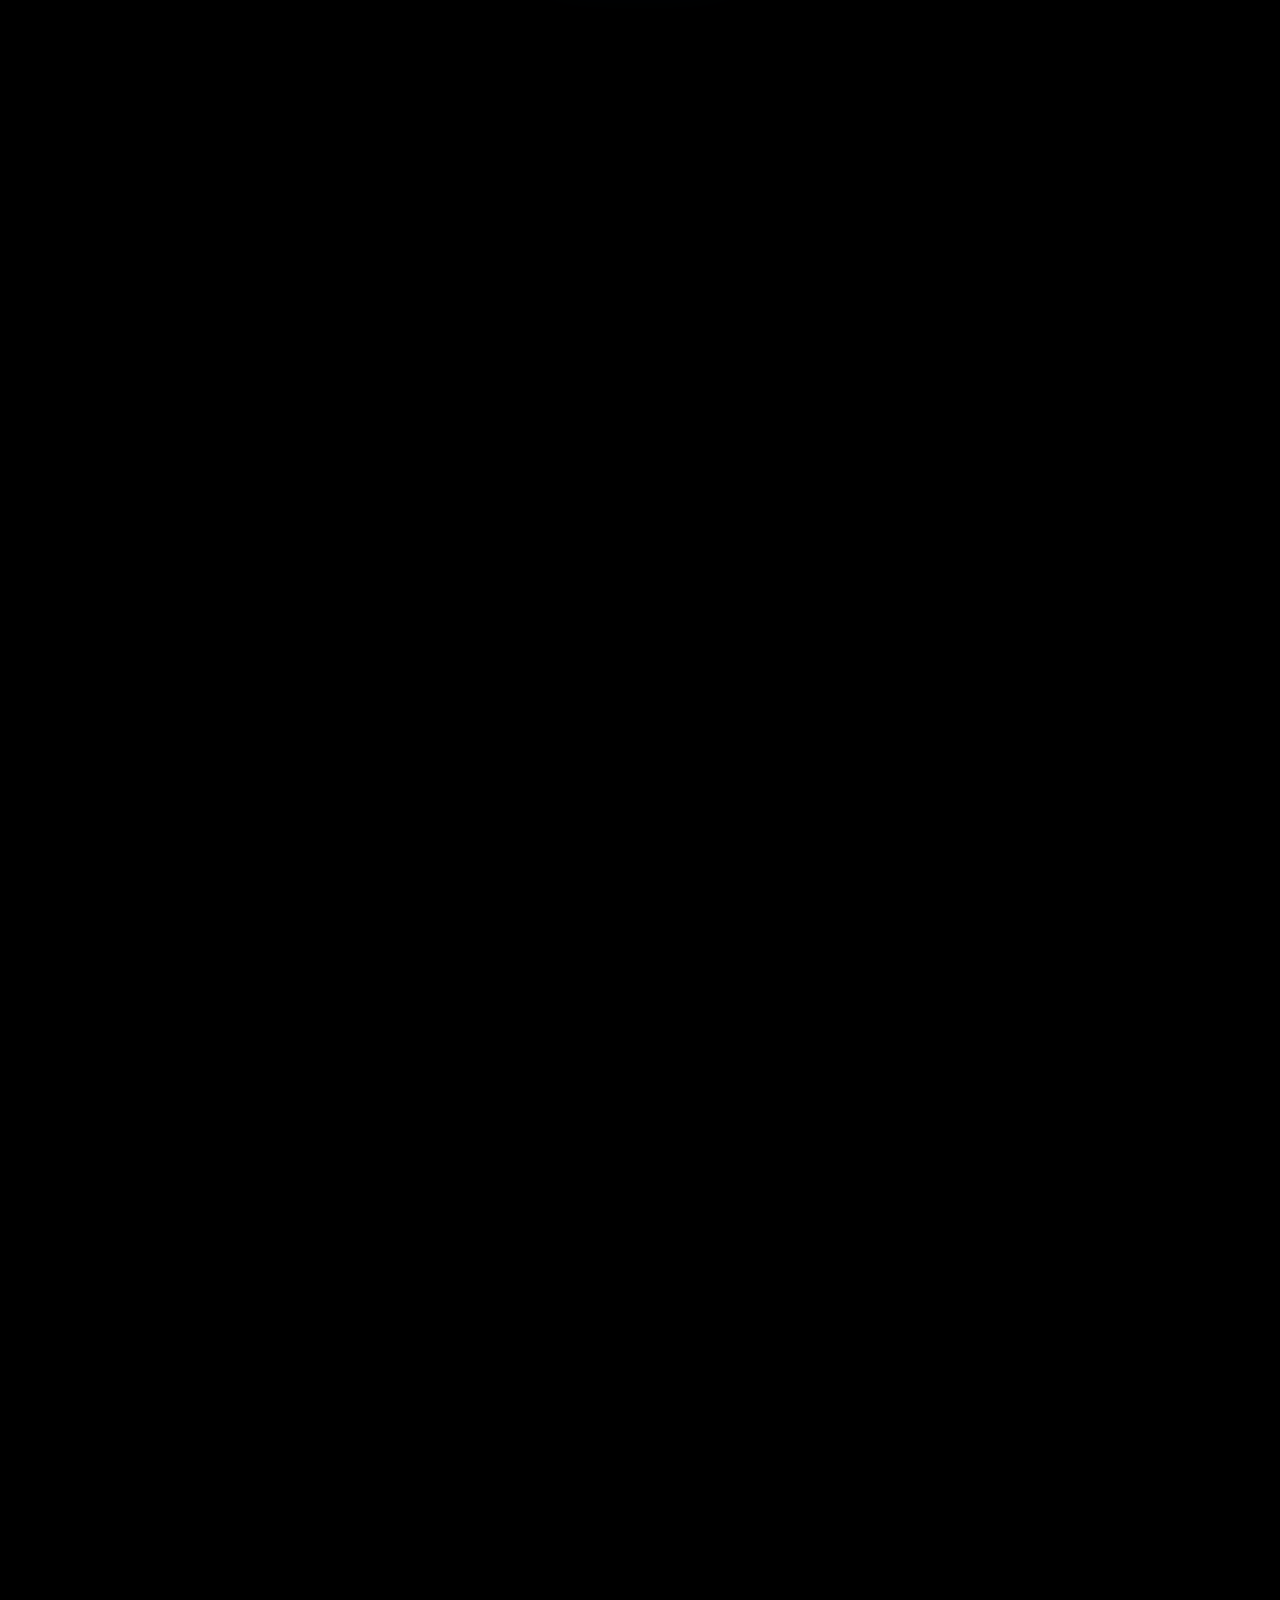
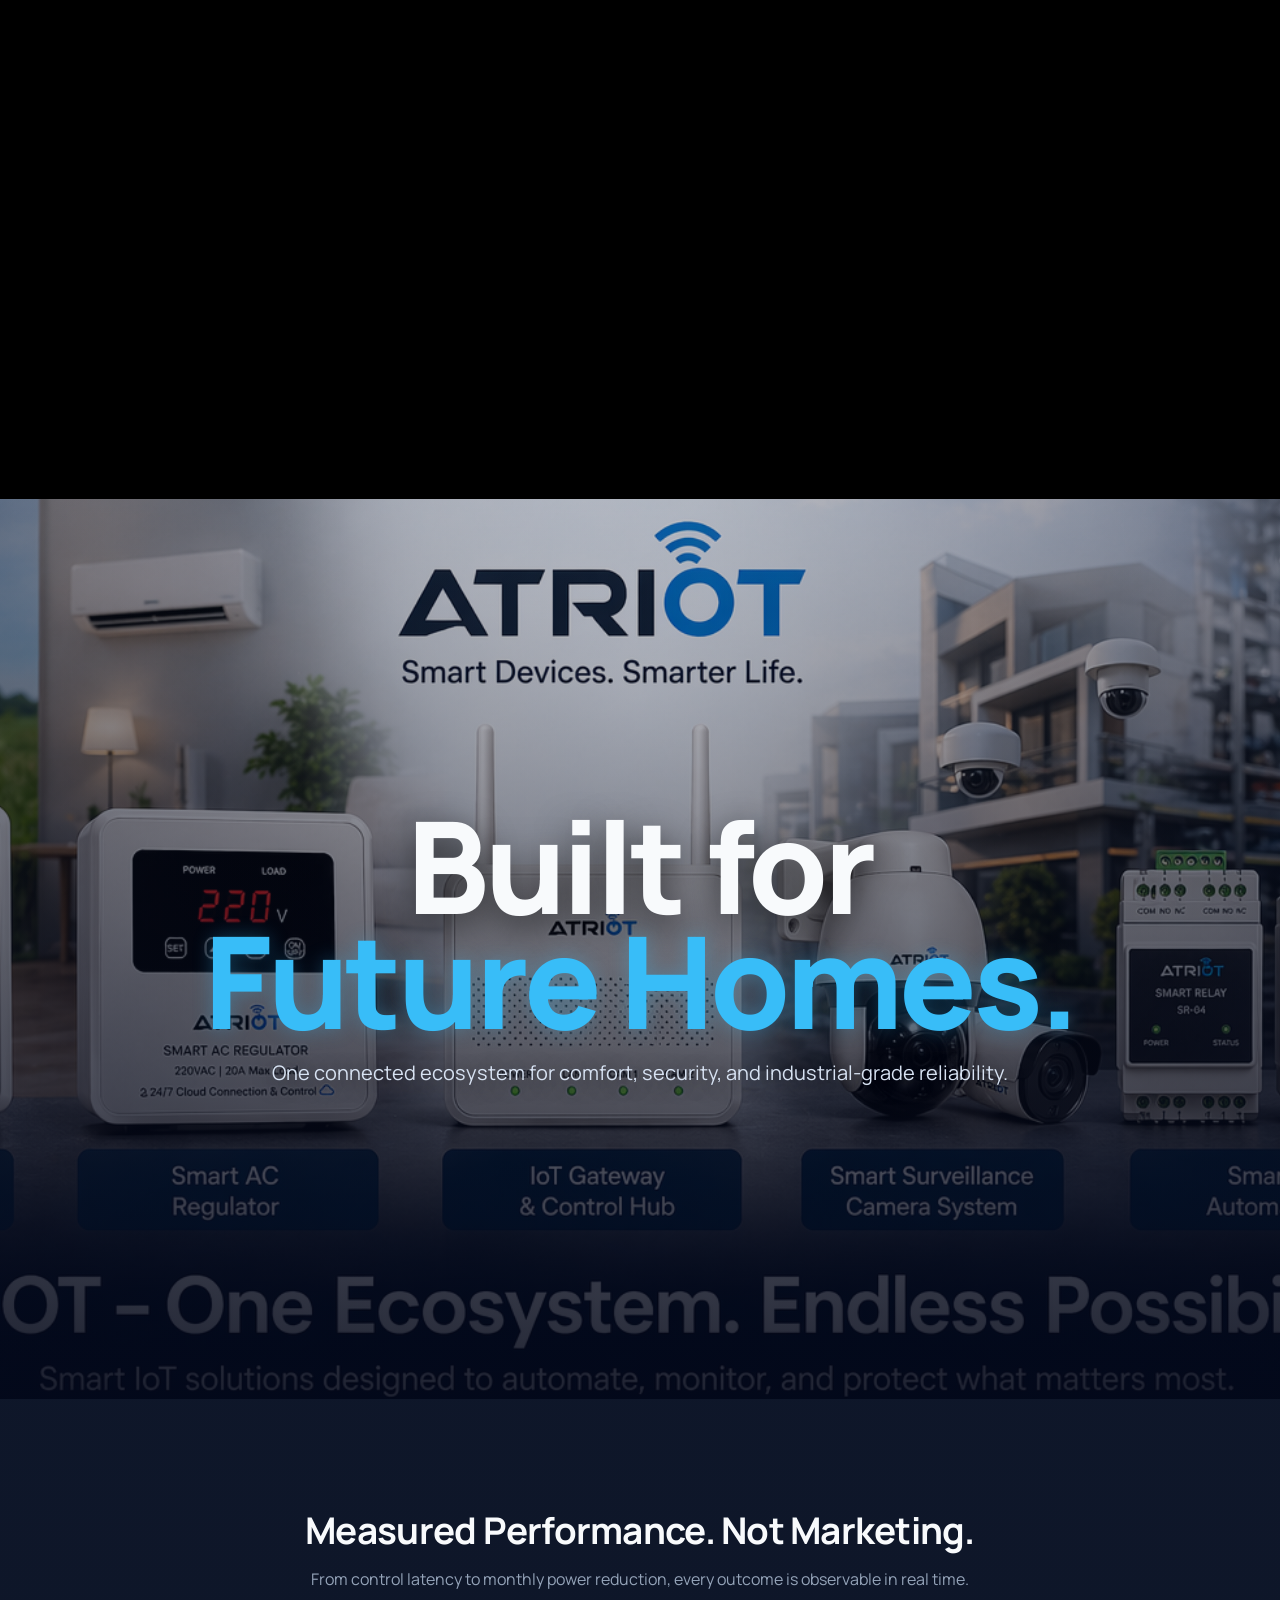
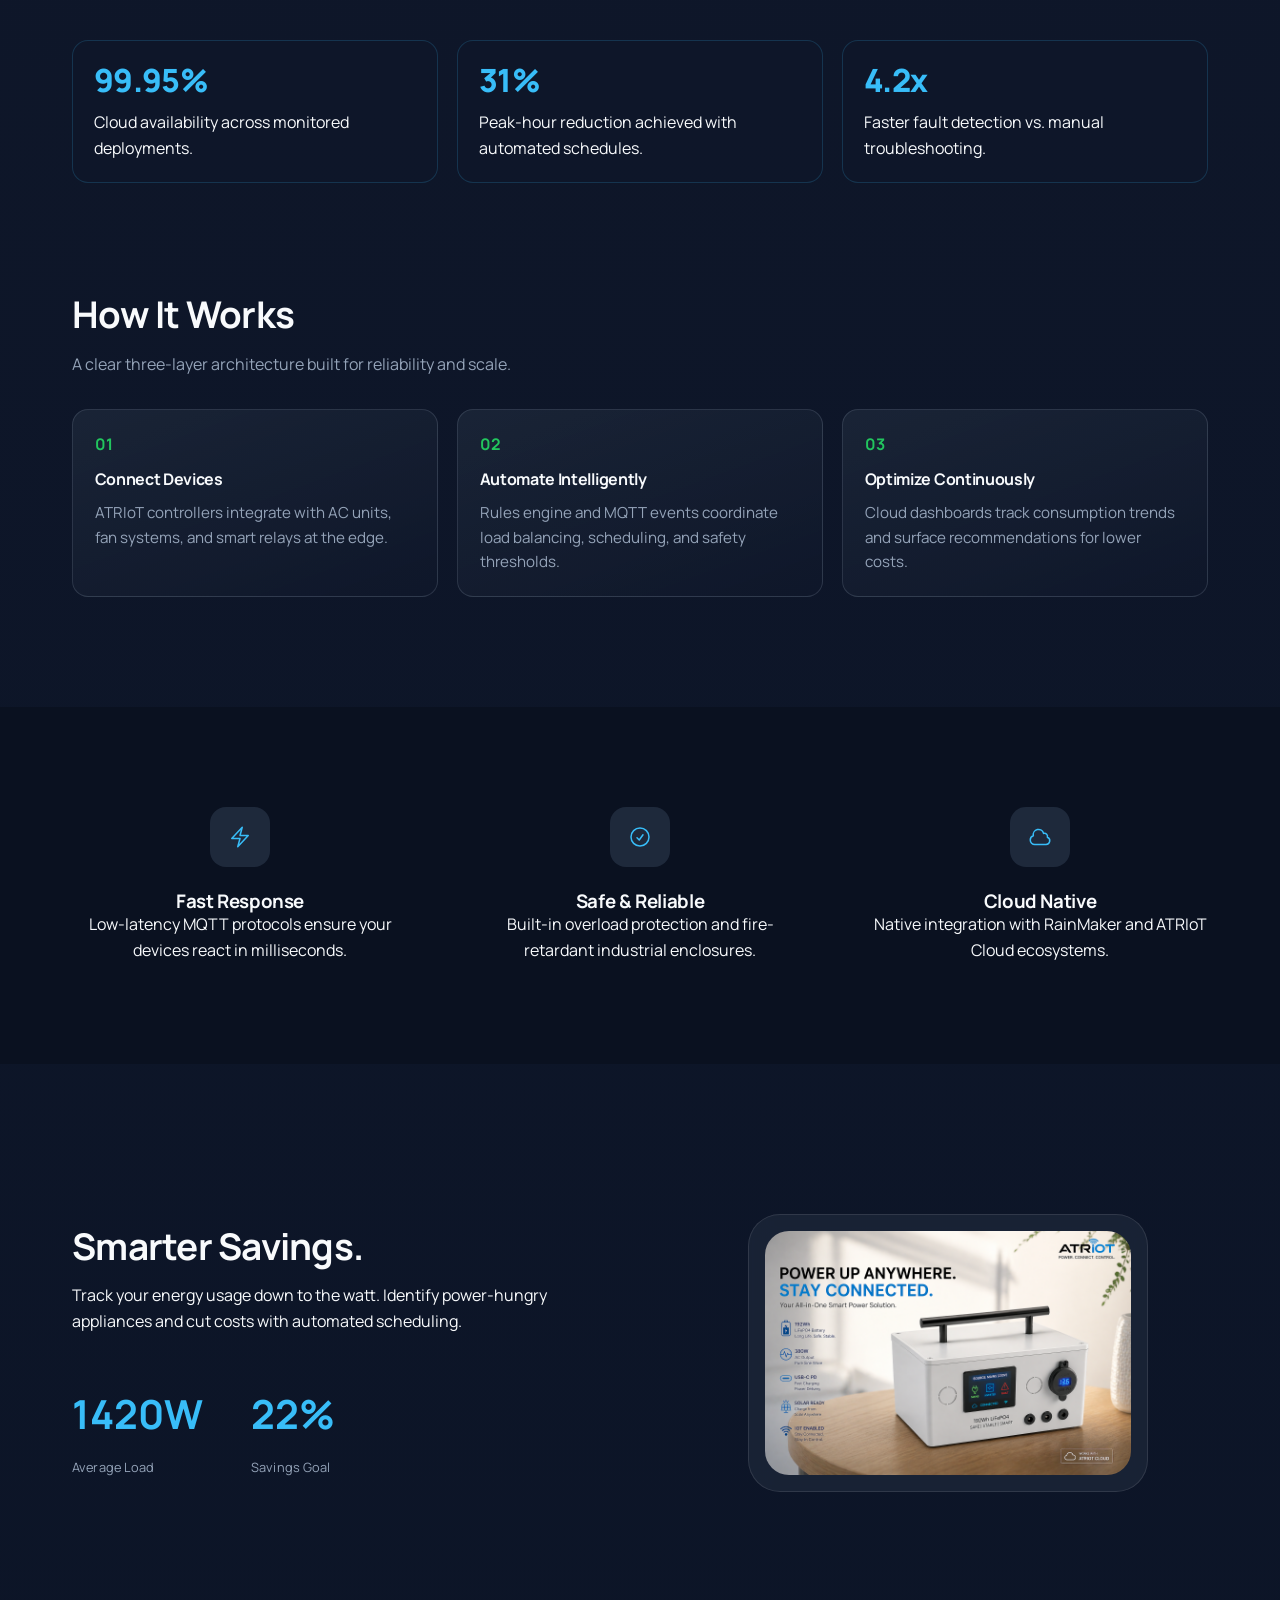
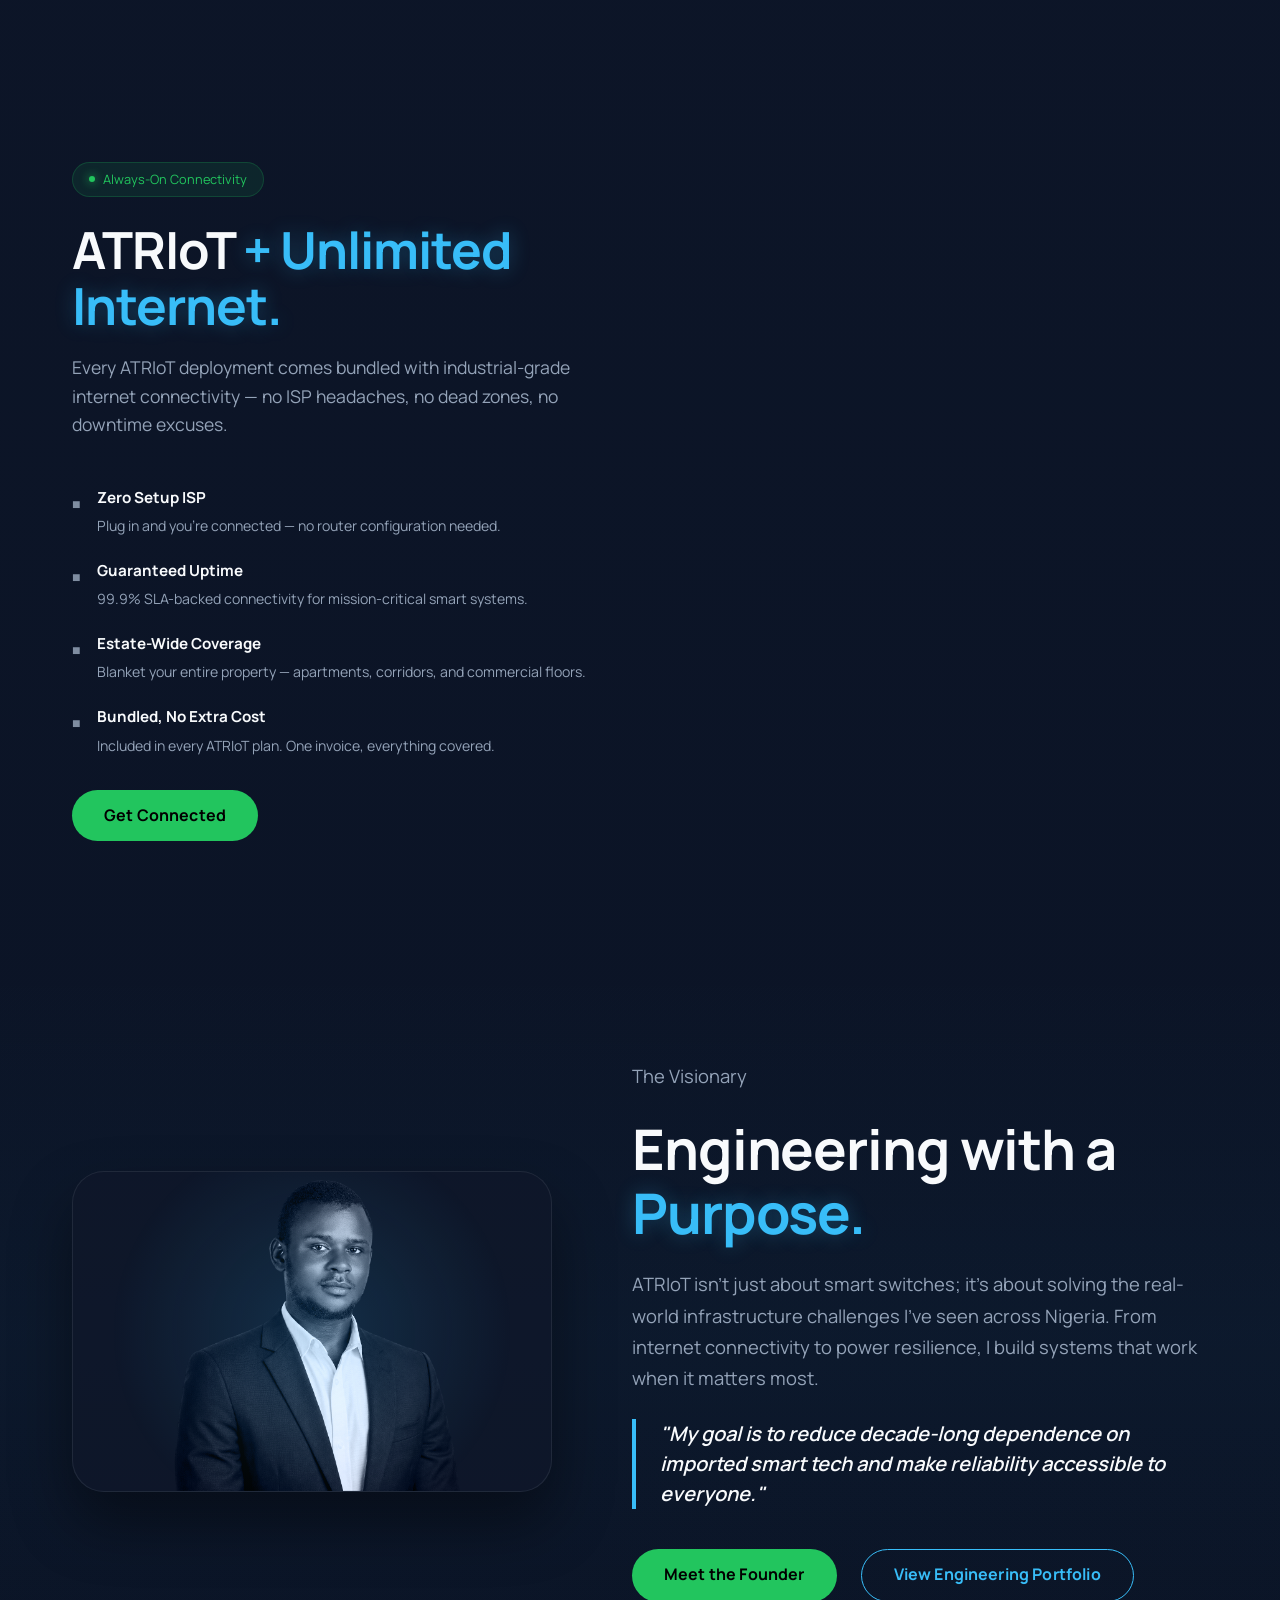
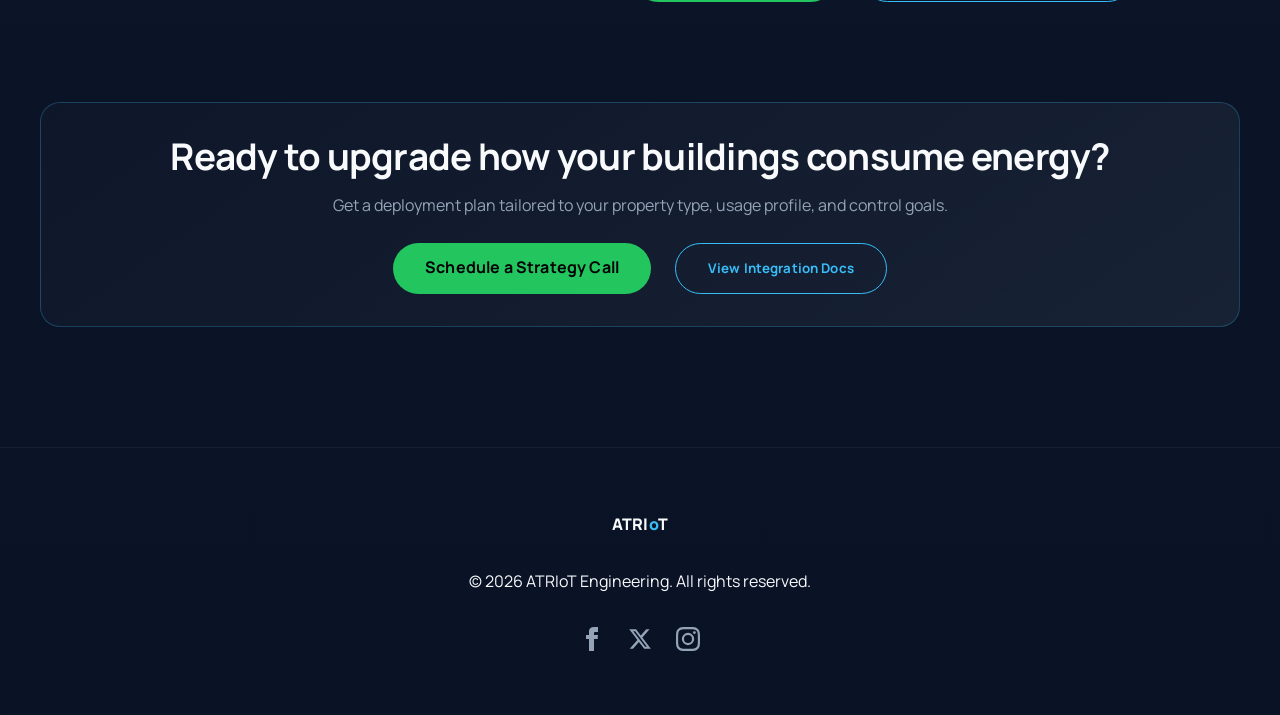
==== commit 141441ab: "Update index.html update 12k+ endpoints" ====
--- a/index.html
+++ b/index.html
@@ -49,7 +49,7 @@
                 </div>
                 <div class="hero-metrics">
                     <div>
-                        <strong>12k+</strong>
+                        <strong>5+</strong>
                         <span>Connected Endpoints</span>
                     </div>
                     <div>
